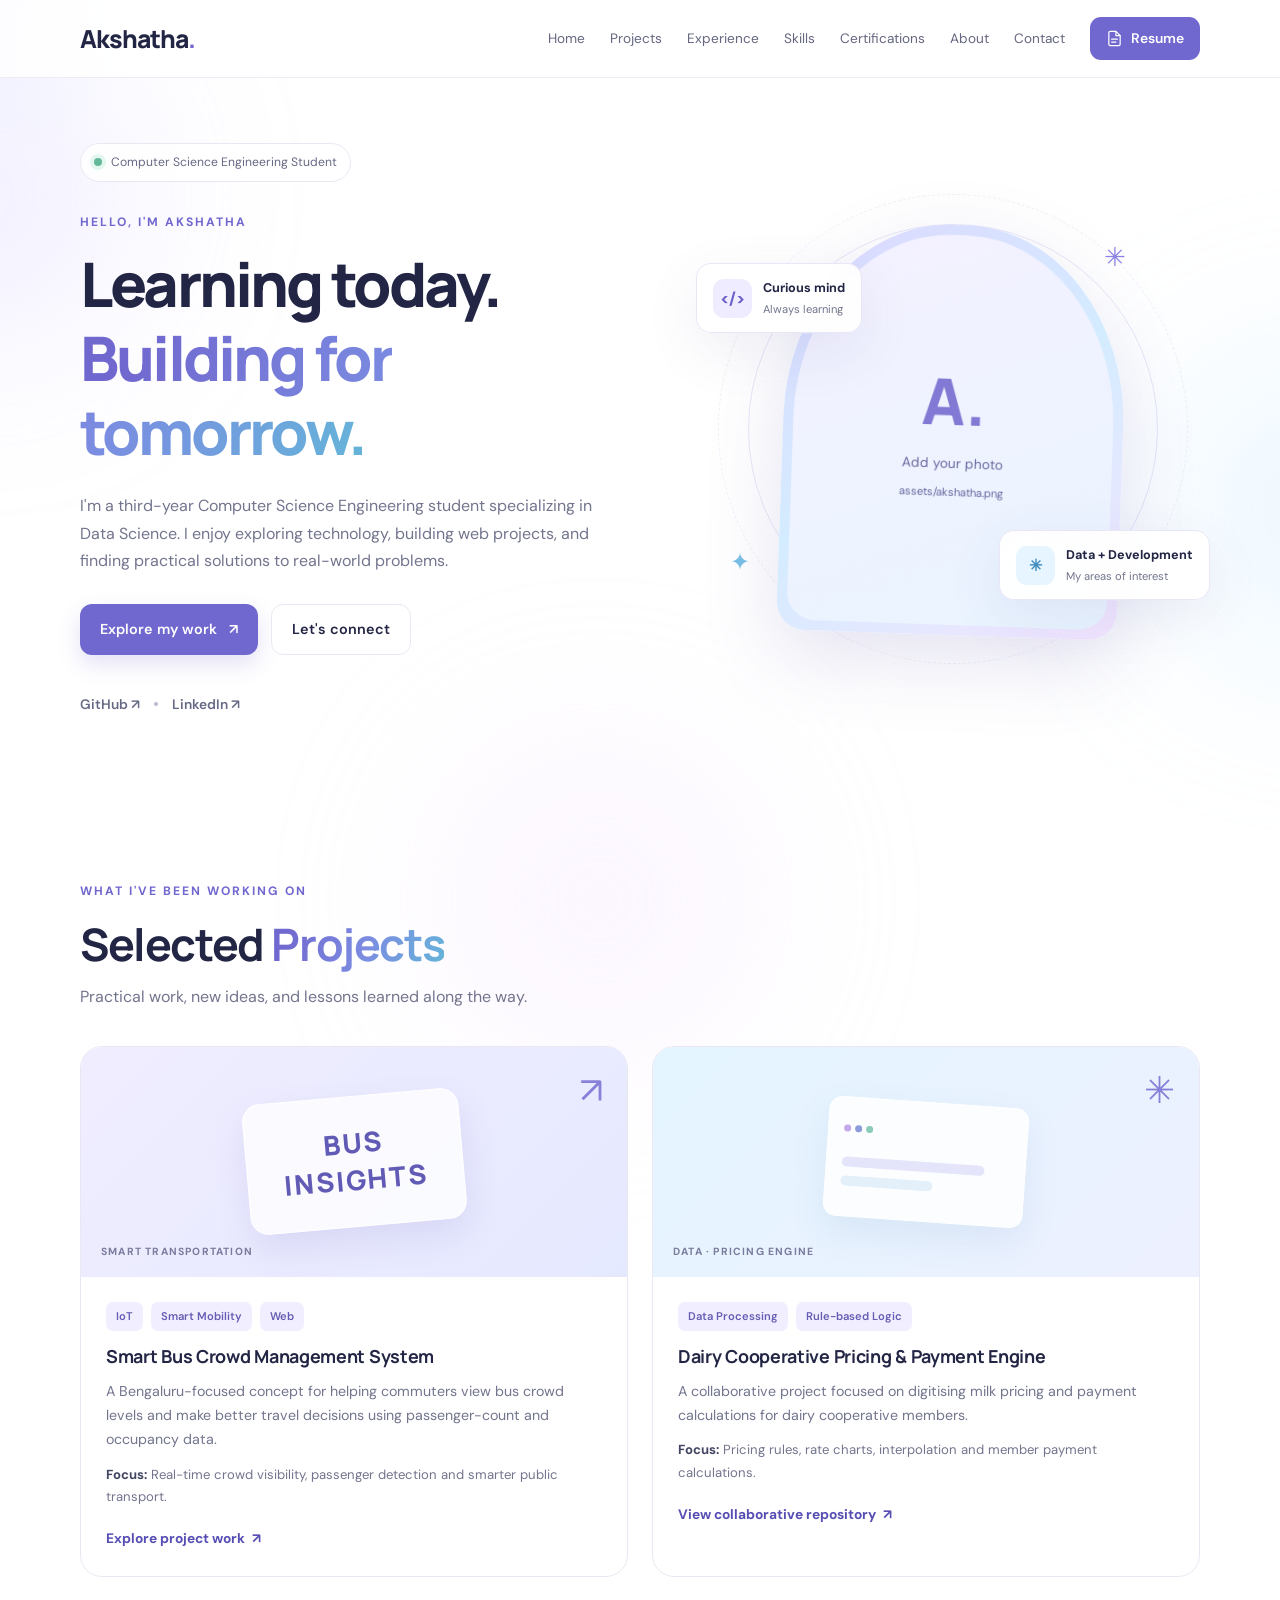
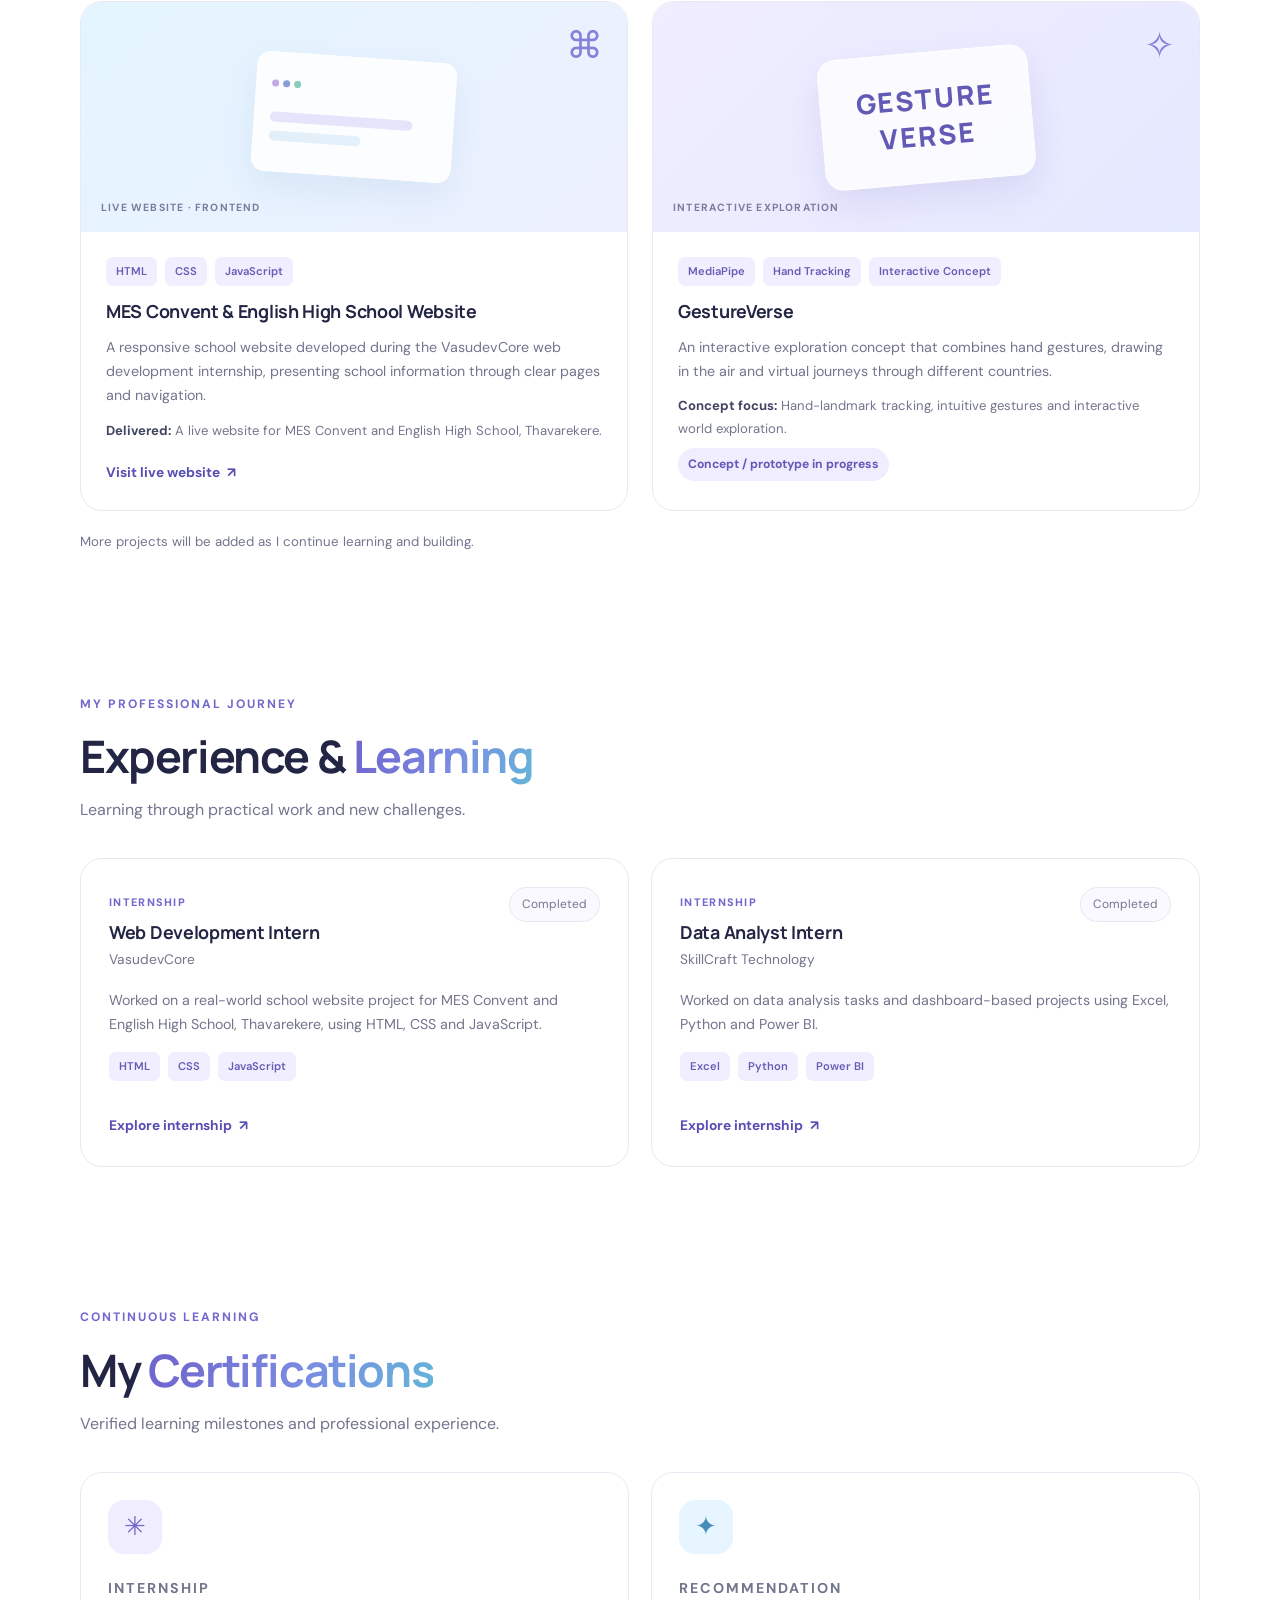
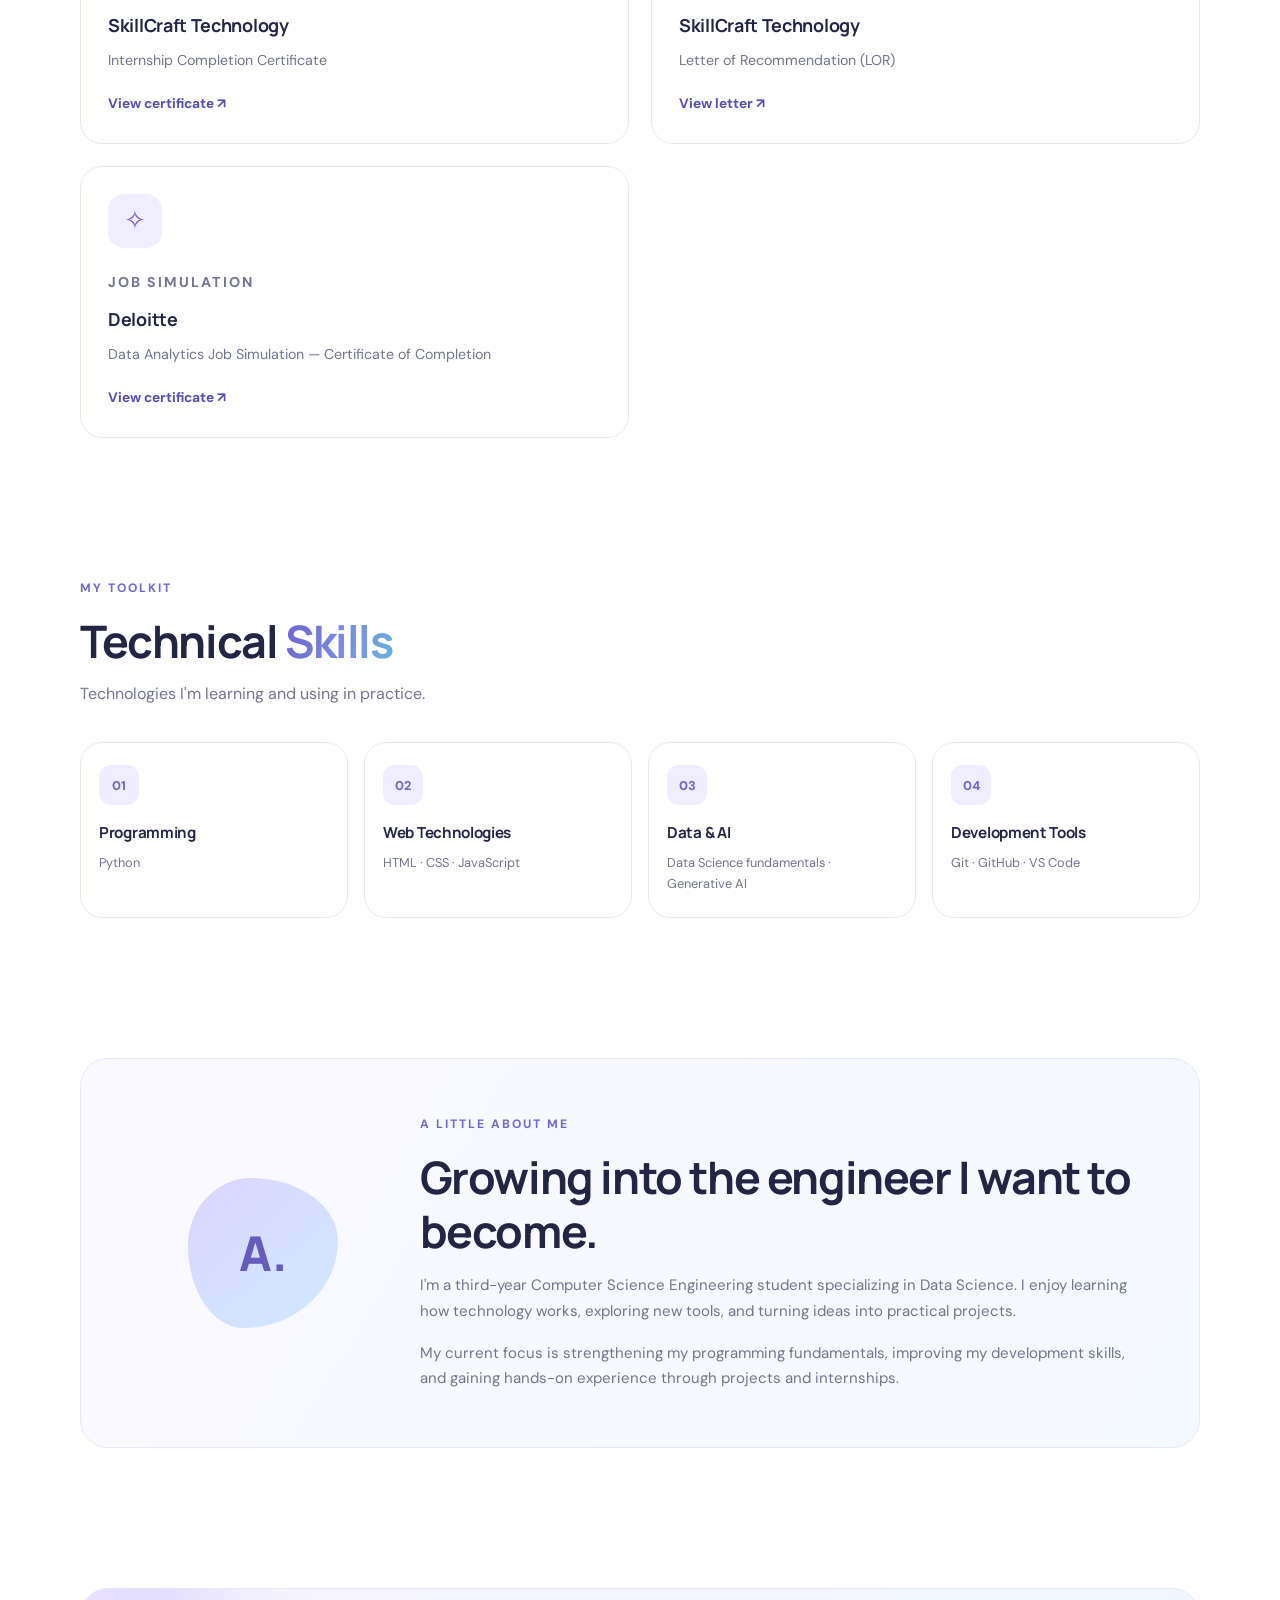
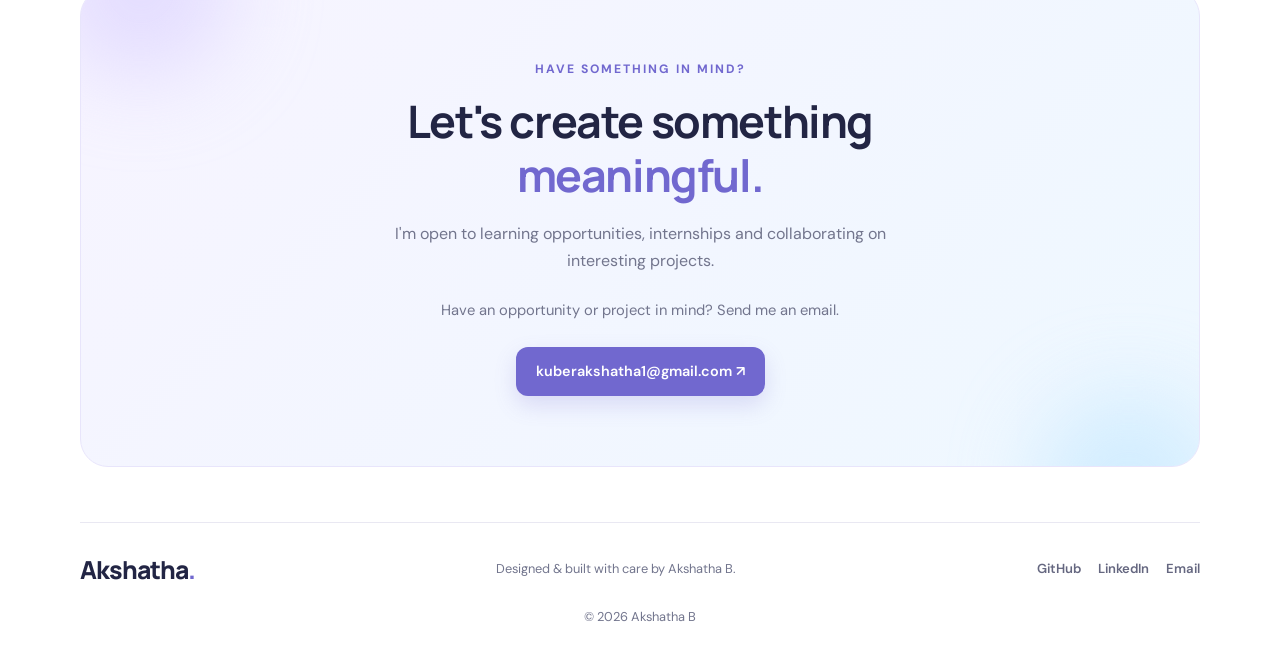
==== index.html @ 1f28d425 "Add files via upload" ====
<!DOCTYPE html>
<html lang="en">
<head>
  <meta charset="UTF-8" />
  <meta name="viewport" content="width=device-width, initial-scale=1.0" />
  <meta name="theme-color" content="#f8f7ff" />
  <meta name="description" content="Akshatha B. — Computer Science Engineering student specializing in Data Science. Explore my projects, internship experience, technical skills, and certifications." />
  <title>Akshatha B. | Developer Portfolio</title>

  <link rel="preconnect" href="https://fonts.googleapis.com" />
  <link rel="preconnect" href="https://fonts.gstatic.com" crossorigin />
  <link href="https://fonts.googleapis.com/css2?family=DM+Sans:wght@400;500;600;700&family=Manrope:wght@400;500;600;700;800&display=swap" rel="stylesheet" />
  <link rel="stylesheet" href="style.css" />
  <script src="script.js" defer></script>
</head>

<body>
  <div class="ambient ambient-one"></div>
  <div class="ambient ambient-two"></div>
  <div class="ambient ambient-three"></div>
  <div class="cursor-glow"></div>

  <header class="navbar">
    <a href="#home" class="brand">Akshatha<span>.</span></a>

    <button class="menu-toggle" aria-label="Toggle navigation"
      aria-expanded="false" aria-controls="nav-links">
      <span></span><span></span>
    </button>

    <nav class="nav-links" id="nav-links">
      <a href="#home">Home</a>
      <a href="#projects">Projects</a>
      <a href="#experience">Experience</a>
      <a href="#skills">Skills</a>
      <a href="#certificates">Certifications</a>
      <a href="#about">About</a>
      <a href="#contact">Contact</a>
      <a class="resume-button resume-pending" href="#contact" aria-label="Resume coming soon" title="Resume PDF will be added when available">
        <svg viewBox="0 0 24 24" aria-hidden="true">
          <path d="M14 2H6a2 2 0 0 0-2 2v16a2 2 0 0 0 2 2h12a2 2 0 0 0 2-2V8z"/>
          <path d="M14 2v6h6M8 13h8M8 17h6"/>
        </svg>
        Resume
      </a>
    </nav>
  </header>

  <main>
    <!-- HERO -->
    <section class="hero section-shell" id="home">
      <div class="hero-copy reveal">
        <div class="availability">
          <span class="status-dot"></span>
          Computer Science Engineering Student
        </div>

        <p class="eyebrow">HELLO, I'M AKSHATHA</p>

        <h1>
          Learning today.<br />
          <span class="gradient-text">Building for tomorrow.</span>
        </h1>

        <p class="hero-description">
          I'm a third-year Computer Science Engineering student
          specializing in Data Science. I enjoy exploring technology,
          building web projects, and finding practical solutions to
          real-world problems.
        </p>

        <div class="hero-actions">
          <a href="#projects" class="button button-primary">
            Explore my work <span>↗</span>
          </a>
          <a href="#contact" class="button button-secondary">
            Let's connect
          </a>
        </div>

        <div class="hero-socials">
          <!-- Replace # with your actual profile URLs -->
          <a href="https://github.com/AkshathaVaibhav" target="_blank"
             rel="noopener noreferrer">GitHub ↗</a>
          <span class="social-divider"></span>
          <a href="https://www.linkedin.com/in/akshatha-b-71766b379/" target="_blank"
             rel="noopener noreferrer">LinkedIn ↗</a>
        </div>
      </div>

      <div class="hero-visual reveal">
        <div class="orbit orbit-one"></div>
        <div class="orbit orbit-two"></div>

        <div class="photo-frame">
          <img
            src="assets/akshatha.png"
            alt="Portrait of Akshatha"
            class="profile-photo"
          />
          <div class="photo-placeholder">
            <span class="placeholder-icon">A.</span>
            <span>Add your photo</span>
            <small>assets/akshatha.png</small>
          </div>
        </div>

        <div class="floating-card floating-code">
          <span class="mini-icon purple-icon">&lt;/&gt;</span>
          <div>
            <strong>Curious mind</strong>
            <small>Always learning</small>
          </div>
        </div>

        <div class="floating-card floating-data">
          <span class="mini-icon blue-icon">✳</span>
          <div>
            <strong>Data + Development</strong>
            <small>My areas of interest</small>
          </div>
        </div>

        <span class="decorative-star star-one">✳</span>
        <span class="decorative-star star-two">✦</span>
      </div>
    </section>

    <!-- PROJECTS -->
    <section class="content-section section-shell" id="projects">
      <div class="section-heading reveal">
        <p class="eyebrow">WHAT I'VE BEEN WORKING ON</p>
        <h2>Selected <span class="gradient-text">Projects</span></h2>
        <p>Practical work, new ideas, and lessons learned along the way.</p>
      </div>

      <div class="project-grid project-grid-featured">
        <article class="project-card reveal">
          <div class="project-art project-art-purple"><span class="art-symbol">↗</span><div class="bus-illustration">BUS<br />INSIGHTS</div><span class="art-caption">SMART TRANSPORTATION</span></div>
          <div class="project-content"><div class="tag-row"><span class="tag">IoT</span><span class="tag">Smart Mobility</span><span class="tag">Web</span></div>
            <h3>Smart Bus Crowd Management System</h3><p>A Bengaluru-focused concept for helping commuters view bus crowd levels and make better travel decisions using passenger-count and occupancy data.</p>
            <p class="contribution"><strong>Focus:</strong> Real-time crowd visibility, passenger detection and smarter public transport.</p>
            <a class="text-link" href="https://github.com/AkshathaVaibhav" target="_blank" rel="noopener noreferrer">Explore project work <span>↗</span></a>
          </div>
        </article>
        <article class="project-card reveal">
          <div class="project-art project-art-blue"><span class="art-symbol">✳</span><div class="web-illustration"><span></span><span></span><span></span><div class="web-line"></div><div class="web-line short-line"></div></div><span class="art-caption">DATA · PRICING ENGINE</span></div>
          <div class="project-content"><div class="tag-row"><span class="tag">Data Processing</span><span class="tag">Rule-based Logic</span></div>
            <h3>Dairy Cooperative Pricing & Payment Engine</h3><p>A collaborative project focused on digitising milk pricing and payment calculations for dairy cooperative members.</p>
            <p class="contribution"><strong>Focus:</strong> Pricing rules, rate charts, interpolation and member payment calculations.</p>
            <a class="text-link" href="https://github.com/akshayaksh1508-creator/T004-PS-098" target="_blank" rel="noopener noreferrer">View collaborative repository <span>↗</span></a>
          </div>
        </article>
        <article class="project-card reveal">
          <div class="project-art project-art-blue"><span class="art-symbol">⌘</span><div class="web-illustration"><span></span><span></span><span></span><div class="web-line"></div><div class="web-line short-line"></div></div><span class="art-caption">LIVE WEBSITE · FRONTEND</span></div>
          <div class="project-content"><div class="tag-row"><span class="tag">HTML</span><span class="tag">CSS</span><span class="tag">JavaScript</span></div>
            <h3>MES Convent & English High School Website</h3><p>A responsive school website developed during the VasudevCore web development internship, presenting school information through clear pages and navigation.</p>
            <p class="contribution"><strong>Delivered:</strong> A live website for MES Convent and English High School, Thavarekere.</p>
            <a class="text-link" href="https://mesconventtvk.com/" target="_blank" rel="noopener noreferrer">Visit live website <span>↗</span></a>
          </div>
        </article>
        <article class="project-card reveal">
          <div class="project-art project-art-purple"><span class="art-symbol">✧</span><div class="bus-illustration">GESTURE<br />VERSE</div><span class="art-caption">INTERACTIVE EXPLORATION</span></div>
          <div class="project-content"><div class="tag-row"><span class="tag">MediaPipe</span><span class="tag">Hand Tracking</span><span class="tag">Interactive Concept</span></div>
            <h3>GestureVerse</h3><p>An interactive exploration concept that combines hand gestures, drawing in the air and virtual journeys through different countries.</p>
            <p class="contribution"><strong>Concept focus:</strong> Hand-landmark tracking, intuitive gestures and interactive world exploration.</p>
            <span class="project-status">Concept / prototype in progress</span>
          </div>
        </article>
      </div>

      <p class="section-note reveal">
        More projects will be added as I continue learning and building.
      </p>
    </section>

    <!-- INTERNSHIP -->
    <section class="content-section section-shell" id="experience">
      <div class="section-heading reveal">
        <p class="eyebrow">MY PROFESSIONAL JOURNEY</p>
        <h2>Experience & <span class="gradient-text">Learning</span></h2>
        <p>Learning through practical work and new challenges.</p>
      </div>

      <div class="experience-grid">
        <article class="timeline-card reveal">
          <div class="experience-top"><div><span class="experience-label">INTERNSHIP</span><h3>Web Development Intern</h3><p class="muted">VasudevCore</p></div><span class="date-pill">Completed</span></div>
          <p>Worked on a real-world school website project for MES Convent and English High School, Thavarekere, using HTML, CSS and JavaScript.</p>
          <div class="tag-row"><span class="tag">HTML</span><span class="tag">CSS</span><span class="tag">JavaScript</span></div>
          <a class="text-link" href="vasudevcore.html">Explore internship <span>↗</span></a>
        </article>
        <article class="timeline-card reveal">
          <div class="experience-top"><div><span class="experience-label">INTERNSHIP</span><h3>Data Analyst Intern</h3><p class="muted">SkillCraft Technology</p></div><span class="date-pill">Completed</span></div>
          <p>Worked on data analysis tasks and dashboard-based projects using Excel, Python and Power BI.</p>
          <div class="tag-row"><span class="tag">Excel</span><span class="tag">Python</span><span class="tag">Power BI</span></div>
          <a class="text-link" href="skillcraft.html">Explore internship <span>↗</span></a>
        </article>
      </div>
    </section>

    <!-- CERTIFICATES -->
    <section class="content-section section-shell" id="certificates">
      <div class="section-heading reveal">
        <p class="eyebrow">CONTINUOUS LEARNING</p>
        <h2>My <span class="gradient-text">Certifications</span></h2>
        <p>Verified learning milestones and professional experience.</p>
      </div>

      <div class="certificate-grid reveal">
        <article class="certificate-card">
          <div class="certificate-icon">✳</div>
          <p class="eyebrow">INTERNSHIP</p>
          <h3>SkillCraft Technology</h3>
          <p>Internship Completion Certificate</p>
          <a class="text-link" href="https://drive.google.com/file/d/1zZgL2IbyZA3M7PGNgaLWJLywQM-wnNUh/view" target="_blank" rel="noopener noreferrer">View certificate ↗</a>
        </article>
        <article class="certificate-card">
          <div class="certificate-icon certificate-icon-blue">✦</div>
          <p class="eyebrow">RECOMMENDATION</p>
          <h3>SkillCraft Technology</h3>
          <p>Letter of Recommendation (LOR)</p>
          <a class="text-link" href="https://drive.google.com/file/d/1tPouNxwPlkcF4iYA9ySf8sw4Wcmm0CBD/view" target="_blank" rel="noopener noreferrer">View letter ↗</a>
        </article>
        <article class="certificate-card">
          <div class="certificate-icon">✧</div>
          <p class="eyebrow">JOB SIMULATION</p>
          <h3>Deloitte</h3>
          <p>Data Analytics Job Simulation — Certificate of Completion</p>
          <a class="text-link" href="https://drive.google.com/file/d/1gIaH8U560XdddH5erNWJ1sB_6YAF0Ry_/view" target="_blank" rel="noopener noreferrer">View certificate ↗</a>
        </article>
      </div>
    </section>

    <!-- SKILLS -->
    <section class="content-section section-shell" id="skills">
      <div class="section-heading reveal">
        <p class="eyebrow">MY TOOLKIT</p>
        <h2>Technical <span class="gradient-text">Skills</span></h2>
        <p>Technologies I'm learning and using in practice.</p>
      </div>

      <div class="skills-grid reveal">
        <article class="skill-card">
          <span class="skill-icon">01</span>
          <h3>Programming</h3>
          <p>Python</p>
        </article>
        <article class="skill-card">
          <span class="skill-icon">02</span>
          <h3>Web Technologies</h3>
          <p>HTML · CSS · JavaScript</p>
        </article>
        <article class="skill-card">
          <span class="skill-icon">03</span>
          <h3>Data & AI</h3>
          <p>Data Science fundamentals · Generative AI</p>
        </article>
        <article class="skill-card">
          <span class="skill-icon">04</span>
          <h3>Development Tools</h3>
          <p>Git · GitHub · VS Code</p>
        </article>
      </div>

    </section>

    <!-- ABOUT -->
    <section class="content-section section-shell" id="about">
      <div class="about-panel reveal">
        <div class="about-decoration">A.</div>
        <div class="about-copy">
          <p class="eyebrow">A LITTLE ABOUT ME</p>
          <h2>Growing into the engineer I want to become.</h2>
          <p>
            I'm a third-year Computer Science Engineering student
            specializing in Data Science. I enjoy learning how
            technology works, exploring new tools, and turning
            ideas into practical projects.
          </p>
          <p>
            My current focus is strengthening my programming
            fundamentals, improving my development skills, and
            gaining hands-on experience through projects and internships.
          </p>
        </div>
      </div>
    </section>

    <!-- CONTACT -->
    <section class="content-section section-shell" id="contact">
      <div class="contact-panel reveal">
        <div class="contact-decoration decoration-one"></div><div class="contact-decoration decoration-two"></div>
        <p class="eyebrow">HAVE SOMETHING IN MIND?</p><h2>Let's create something <span>meaningful.</span></h2>
        <p>I'm open to learning opportunities, internships and collaborating on interesting projects.</p>
        <p class="contact-setup-note">Have an opportunity or project in mind? Send me an email.</p>
        <a class="button button-primary" href="mailto:kuberakshatha1@gmail.com">kuberakshatha1@gmail.com ↗</a>
      </div>
    </section>
  </main>

  <footer class="footer section-shell">
    <a href="#home" class="brand">Akshatha<span>.</span></a>
    <p>Designed & built with care by Akshatha B.</p>
    <div class="footer-links">
      <a href="https://github.com/AkshathaVaibhav" target="_blank"
         rel="noopener noreferrer">GitHub</a>
      <a href="https://www.linkedin.com/in/akshatha-b-71766b379/" target="_blank"
         rel="noopener noreferrer">LinkedIn</a>
      <a href="#contact">Email</a>
    </div>
    <p class="copyright">© <span id="year"></span> Akshatha B</p>
  </footer>
</body>
</html>
---- style.css ----
:root {
  --bg: #ffffff;
  --surface: #faf9ff;
  --lavender: #eeebff;
  --purple: #7168cf;
  --purple-dark: #574eb4;
  --blue: #a8d4ff;
  --ink: #222544;
  --muted: #72758d;
  --border: #e9e8f2;
  --shadow: 0 18px 55px rgba(81, 74, 147, 0.09);
  --radius: 22px;
}

* {
  box-sizing: border-box;
  margin: 0;
  padding: 0;
}

html {
  scroll-behavior: smooth;
  scroll-padding-top: 100px;
}

body {
  background: var(--bg);
  color: var(--ink);
  font-family: "DM Sans", sans-serif;
  line-height: 1.7;
  overflow-x: hidden;
}

body,
button,
a {
  -webkit-tap-highlight-color: transparent;
}

a {
  color: inherit;
  text-decoration: none;
}

button,
a {
  touch-action: manipulation;
}

button {
  font: inherit;
}

::selection {
  background: #dcd6ff;
  color: var(--ink);
}

.section-shell {
  width: min(1120px, calc(100% - 48px));
  margin-inline: auto;
}

.ambient {
  position: fixed;
  z-index: -1;
  width: 300px;
  height: 300px;
  border-radius: 50%;
  filter: blur(95px);
  opacity: 0.27;
  pointer-events: none;
  animation: ambient-drift 14s ease-in-out infinite alternate;
}

.ambient-one {
  background: #c9c0ff;
  top: 5%;
  left: -170px;
}

.ambient-two {
  background: #b5e0ff;
  top: 40%;
  right: -190px;
  animation-delay: -5s;
}

.ambient-three {
  background: #f0d8ff;
  bottom: -150px;
  left: 35%;
  animation-delay: -9s;
}

.cursor-glow {
  position: fixed;
  z-index: -1;
  width: 300px;
  height: 300px;
  left: 0;
  top: 0;
  border-radius: 50%;
  background: radial-gradient(
    circle,
    rgba(166, 153, 255, 0.12),
    rgba(181, 221, 255, 0.06) 45%,
    transparent 72%
  );
  transform: translate(-50%, -50%);
  pointer-events: none;
  opacity: 0;
  transition: opacity 0.3s ease;
}

@media (hover: hover) and (pointer: fine) {
  .cursor-glow {
    opacity: 1;
  }
}

.navbar {
  position: sticky;
  top: 0;
  z-index: 100;
  min-height: 78px;
  display: flex;
  align-items: center;
  justify-content: space-between;
  gap: 25px;
  padding: 14px max(24px, calc((100vw - 1120px) / 2));
  background: rgba(255, 255, 255, 0.85);
  border-bottom: 1px solid rgba(233, 232, 242, 0.8);
  backdrop-filter: blur(18px);
}

.brand {
  flex-shrink: 0;
  font: 800 1.55rem "Manrope", sans-serif;
  letter-spacing: -1px;
}

.brand span {
  color: var(--purple);
}

.nav-links {
  display: flex;
  align-items: center;
  gap: 25px;
}

.nav-links > a:not(.resume-button) {
  color: #656780;
  font-size: 0.85rem;
  transition: color 0.25s ease;
}

.nav-links > a:not(.resume-button):hover {
  color: var(--purple);
}

.resume-button {
  display: inline-flex;
  align-items: center;
  gap: 8px;
  padding: 10px 16px;
  border-radius: 11px;
  color: white;
  background: var(--purple);
  font-size: 0.87rem;
  font-weight: 600;
  transition: transform 0.25s, background 0.25s;
}

.resume-button:hover {
  background: var(--purple-dark);
  transform: translateY(-2px);
}

.resume-button svg {
  width: 17px;
  height: 17px;
  fill: none;
  stroke: currentColor;
  stroke-width: 1.7;
  stroke-linecap: round;
  stroke-linejoin: round;
}

.menu-toggle {
  display: none;
  border: 1px solid var(--border);
  background: white;
  border-radius: 10px;
  padding: 10px;
  cursor: pointer;
}

.menu-toggle span {
  display: block;
  width: 21px;
  height: 2px;
  background: var(--ink);
  margin: 5px 0;
}

.hero {
  min-height: 670px;
  display: grid;
  grid-template-columns: 1.08fr 0.92fr;
  align-items: center;
  gap: 45px;
  padding-top: 65px;
  padding-bottom: 80px;
}

.hero-copy {
  position: relative;
  z-index: 2;
}

.availability {
  display: inline-flex;
  align-items: center;
  gap: 9px;
  padding: 8px 13px;
  border: 1px solid var(--border);
  border-radius: 100px;
  color: #666985;
  background: rgba(255, 255, 255, 0.8);
  font-size: 0.76rem;
  margin-bottom: 30px;
}

.status-dot {
  width: 8px;
  height: 8px;
  background: #63b79a;
  border-radius: 50%;
  box-shadow: 0 0 0 4px #e3f7ef;
}

.eyebrow {
  color: var(--purple);
  font-size: 0.76rem;
  font-weight: 700;
  letter-spacing: 2px;
  margin-bottom: 15px;
}

h1,
h2,
h3 {
  font-family: "Manrope", sans-serif;
  line-height: 1.2;
}

.hero h1 {
  max-width: 680px;
  font-size: clamp(2.5rem, 4.8vw, 4.3rem);
  letter-spacing: -2.8px;
  font-weight: 800;
}

.gradient-text {
  color: var(--purple);
  background: linear-gradient(110deg, #7168cf 10%, #7b8ce1 55%, #64b5d9);
  -webkit-background-clip: text;
  background-clip: text;
  -webkit-text-fill-color: transparent;
}

.hero-description {
  max-width: 540px;
  color: var(--muted);
  font-size: 1rem;
  margin-top: 24px;
}

.hero-actions {
  display: flex;
  flex-wrap: wrap;
  gap: 13px;
  margin-top: 30px;
}

.button {
  min-height: 48px;
  display: inline-flex;
  align-items: center;
  justify-content: center;
  gap: 12px;
  padding: 12px 20px;
  border-radius: 12px;
  font-weight: 600;
  font-size: 0.9rem;
  transition: transform 0.25s ease, box-shadow 0.25s ease,
    background 0.25s ease;
}

.button:hover {
  transform: translateY(-3px);
}

.button-primary {
  color: white;
  background: var(--purple);
  box-shadow: 0 9px 22px rgba(113, 104, 207, 0.2);
}

.button-primary:hover {
  background: var(--purple-dark);
  box-shadow: 0 13px 28px rgba(113, 104, 207, 0.25);
}

.button-secondary {
  border: 1px solid var(--border);
  background: white;
}

.button-secondary:hover {
  border-color: #c7c0f4;
}

.hero-socials {
  display: flex;
  align-items: center;
  gap: 14px;
  margin-top: 38px;
  font-size: 0.86rem;
  font-weight: 600;
  color: #676a85;
}

.hero-socials a:hover,
.footer-links a:hover {
  color: var(--purple);
}

.social-divider {
  width: 4px;
  height: 4px;
  border-radius: 50%;
  background: #b8b7cb;
}

.hero-visual {
  position: relative;
  min-height: 450px;
  display: grid;
  place-items: center;
  isolation: isolate;
}

.photo-frame {
  position: relative;
  width: min(340px, 78%);
  aspect-ratio: 0.83;
  border-radius: 48% 48% 28px 28px;
  padding: 10px;
  background: linear-gradient(145deg, #dcd7ff, #d4ecff, #f2e4ff);
  box-shadow: 0 25px 75px rgba(96, 91, 174, 0.17);
  transform: rotate(2deg);
  transition: transform 0.5s ease;
}

.photo-frame:hover {
  transform: rotate(0deg) translateY(-5px);
}

.profile-photo {
  position: relative;
  z-index: 1;
  width: 100%;
  height: 100%;
  object-fit: cover;
  object-position: center top;
  border-radius: inherit;
  display: block;
}

.photo-placeholder {
  position: absolute;
  inset: 10px;
  z-index: 0;
  display: flex;
  flex-direction: column;
  align-items: center;
  justify-content: center;
  gap: 8px;
  color: #67669e;
  background: linear-gradient(160deg, #f4f1ff, #e9f4ff);
  border-radius: inherit;
  font-size: 0.85rem;
}

.placeholder-icon {
  font: 800 4rem "Manrope", sans-serif;
  color: #8179d4;
}

.photo-placeholder small {
  font-size: 0.7rem;
}

.photo-frame:has(.profile-photo:not([src=""]):not([alt=""])) {
  /* Image fallback is handled by JavaScript when loading fails. */
}

.orbit {
  position: absolute;
  border: 1px solid rgba(124, 116, 211, 0.18);
  border-radius: 50%;
  pointer-events: none;
}

.orbit-one {
  width: 410px;
  height: 410px;
  animation: rotate 35s linear infinite;
}

.orbit-two {
  width: 470px;
  height: 470px;
  border-style: dashed;
  opacity: 0.6;
  animation: rotate 55s linear infinite reverse;
}

.floating-card {
  position: absolute;
  z-index: 3;
  display: flex;
  align-items: center;
  gap: 11px;
  padding: 13px 16px;
  border: 1px solid rgba(232, 230, 247, 0.95);
  border-radius: 15px;
  background: rgba(255, 255, 255, 0.92);
  box-shadow: var(--shadow);
  backdrop-filter: blur(12px);
  animation: float 5s ease-in-out infinite;
}

.floating-card strong,
.floating-card small {
  display: block;
}

.floating-card strong {
  font-size: 0.79rem;
}

.floating-card small {
  color: var(--muted);
  font-size: 0.7rem;
  margin-top: 2px;
}

.floating-code {
  top: 13%;
  left: -2%;
}

.floating-data {
  right: -2%;
  bottom: 12%;
  animation-delay: -2.5s;
}

.mini-icon {
  display: grid;
  place-items: center;
  width: 39px;
  height: 39px;
  border-radius: 11px;
  font-weight: 800;
}

.purple-icon {
  color: #6b60c7;
  background: #efecff;
}

.blue-icon {
  color: #428ebd;
  background: #e6f5ff;
}

.decorative-star {
  position: absolute;
  color: #8c82e4;
  animation: twinkle 3s ease-in-out infinite alternate;
}

.star-one {
  top: 7%;
  right: 15%;
  font-size: 1.6rem;
}

.star-two {
  bottom: 16%;
  left: 5%;
  color: #77bce5;
  font-size: 1.5rem;
  animation-delay: -1.5s;
}

.content-section {
  padding-top: 85px;
  padding-bottom: 55px;
}

.section-heading {
  max-width: 650px;
  margin-bottom: 35px;
}

.section-heading h2,
.about-copy h2,
.contact-panel h2 {
  font-size: clamp(2rem, 3.5vw, 2.8rem);
  letter-spacing: -1.4px;
}

.section-heading > p:last-child {
  margin-top: 13px;
  color: var(--muted);
}

.project-grid {
  display: grid;
  grid-template-columns: repeat(2, minmax(0, 1fr));
  gap: 24px;
}

.project-card,
.certificate-card,
.skill-card,
.timeline-card {
  border: 1px solid var(--border);
  border-radius: var(--radius);
  background: white;
  overflow: hidden;
  transition: transform 0.3s ease, box-shadow 0.3s ease,
    border-color 0.3s ease;
}

.project-card:hover,
.certificate-card:hover,
.skill-card:hover {
  transform: translateY(-6px);
  border-color: #d8d2f8;
  box-shadow: var(--shadow);
}

.project-art {
  min-height: 230px;
  position: relative;
  display: flex;
  align-items: center;
  justify-content: center;
  overflow: hidden;
}

.project-art-purple {
  background: linear-gradient(135deg, #f0edff, #e5e9ff);
}

.project-art-blue {
  background: linear-gradient(135deg, #e4f5ff, #edf0ff);
}

.art-symbol {
  position: absolute;
  top: 12px;
  right: 24px;
  font-size: 2.3rem;
  color: #8880d8;
}

.bus-illustration {
  padding: 28px 35px;
  background: rgba(255, 255, 255, 0.8);
  border: 1px solid white;
  border-radius: 18px;
  font: 800 1.7rem/1.35 "Manrope", sans-serif;
  letter-spacing: 2px;
  color: #625bb5;
  text-align: center;
  transform: rotate(-5deg);
  box-shadow: 0 15px 35px rgba(89, 79, 170, 0.12);
}

.web-illustration {
  width: 200px;
  height: 120px;
  padding: 15px;
  border: 1px solid white;
  border-radius: 13px;
  background: rgba(255, 255, 255, 0.85);
  box-shadow: 0 15px 35px rgba(65, 130, 170, 0.1);
  transform: rotate(4deg);
}

.web-illustration > span {
  display: inline-block;
  width: 7px;
  height: 7px;
  margin-right: 4px;
  border-radius: 50%;
  background: #8c9bd9;
}

.web-illustration > span:first-child {
  background: #c3a8eb;
}

.web-illustration > span:last-of-type {
  background: #8acbb9;
}

.web-line {
  width: 85%;
  height: 10px;
  margin-top: 17px;
  border-radius: 5px;
  background: #e4e5fa;
}

.short-line {
  width: 55%;
  margin-top: 9px;
  background: #e3f0fa;
}

.art-caption {
  position: absolute;
  left: 20px;
  bottom: 16px;
  color: #7a7b9d;
  font-size: 0.65rem;
  font-weight: 700;
  letter-spacing: 1.2px;
}

.project-content {
  padding: 25px;
}

.tag-row {
  display: flex;
  flex-wrap: wrap;
  gap: 8px;
  margin-bottom: 15px;
}

.tag {
  display: inline-block;
  padding: 5px 10px;
  border-radius: 7px;
  background: #f1efff;
  color: #655db4;
  font-size: 0.7rem;
  font-weight: 600;
}

.project-content h3,
.certificate-card h3,
.timeline-card h3,
.skill-card h3 {
  font-size: 1.12rem;
  letter-spacing: -0.3px;
}

.project-content > p,
.certificate-card > p,
.timeline-card > p {
  color: var(--muted);
  font-size: 0.89rem;
  margin-top: 12px;
}

.project-content .contribution {
  font-size: 0.82rem;
}

.contribution strong {
  color: #424562;
}

.text-link {
  display: inline-flex;
  align-items: center;
  gap: 7px;
  margin-top: 19px;
  color: var(--purple-dark);
  font-weight: 700;
  font-size: 0.86rem;
}

.text-link span {
  transition: transform 0.25s ease;
}

.text-link:hover span {
  transform: translate(3px, -3px);
}

.section-note {
  color: var(--muted);
  font-size: 0.83rem;
  margin-top: 20px;
}

.timeline-card {
  position: relative;
  padding: 30px;
  overflow: visible;
}

.timeline-marker {
  position: absolute;
  width: 12px;
  height: 12px;
  top: 35px;
  left: -6px;
  border-radius: 50%;
  background: var(--purple);
  box-shadow: 0 0 0 5px #efedff;
}

.experience-top {
  display: flex;
  justify-content: space-between;
  gap: 15px;
  align-items: flex-start;
}

.experience-label {
  display: inline-block;
  color: var(--purple);
  font-size: 0.68rem;
  font-weight: 800;
  letter-spacing: 1.3px;
  margin-bottom: 10px;
}

.muted {
  color: var(--muted);
  font-size: 0.86rem;
  margin-top: 5px;
}

.date-pill {
  white-space: nowrap;
  border: 1px solid var(--border);
  background: var(--surface);
  color: #77758f;
  border-radius: 100px;
  padding: 6px 12px;
  font-size: 0.75rem;
}

.certificate-grid {
  display: grid;
  grid-template-columns: repeat(2, minmax(0, 1fr));
  gap: 22px;
}

.certificate-card {
  padding: 27px;
}

.certificate-icon {
  display: grid;
  place-items: center;
  width: 54px;
  height: 54px;
  border-radius: 16px;
  margin-bottom: 22px;
  background: #f0edff;
  color: #7066cb;
  font-size: 1.6rem;
}

.certificate-icon-blue {
  background: #e6f5ff;
  color: #468db7;
}

.certificate-card h3 {
  margin-bottom: 8px;
}

.certificate-card > p + p {
  margin-top: 10px;
}

.skills-grid {
  display: grid;
  grid-template-columns: repeat(4, minmax(0, 1fr));
  gap: 16px;
}

.skill-card {
  padding: 22px 18px;
}

.skill-icon {
  display: grid;
  place-items: center;
  width: 40px;
  height: 40px;
  margin-bottom: 19px;
  border-radius: 12px;
  background: #efedff;
  color: #7067c8;
  font-size: 0.8rem;
  font-weight: 800;
}

.skill-card h3 {
  font-size: 0.95rem;
}

.skill-card p {
  margin-top: 9px;
  color: var(--muted);
  font-size: 0.8rem;
}

.about-panel {
  position: relative;
  display: grid;
  grid-template-columns: 0.35fr 1fr;
  gap: 30px;
  padding: clamp(25px, 5vw, 55px);
  border: 1px solid #e8e5fb;
  border-radius: 28px;
  background: linear-gradient(120deg, #faf9ff, #f4f9ff);
  overflow: hidden;
}

.about-decoration {
  display: grid;
  place-items: center;
  width: 150px;
  height: 150px;
  align-self: center;
  justify-self: center;
  border-radius: 42% 58% 63% 37% / 45% 42% 58% 55%;
  background: linear-gradient(140deg, #dcd5ff, #cfe9ff);
  color: #655cbb;
  font: 800 3rem "Manrope", sans-serif;
  animation: morph 8s ease-in-out infinite alternate;
}

.about-copy p:not(.eyebrow) {
  margin-top: 16px;
  color: var(--muted);
  font-size: 0.94rem;
}

.contact-panel {
  position: relative;
  padding: clamp(35px, 6vw, 70px) 25px;
  text-align: center;
  border: 1px solid #e8e5fb;
  border-radius: 28px;
  background: linear-gradient(135deg, #f7f4ff, #eef8ff);
  overflow: hidden;
}

.contact-panel > *:not(.contact-decoration) {
  position: relative;
  z-index: 1;
}

.contact-panel h2 {
  max-width: 650px;
  margin: 0 auto;
}

.contact-panel h2 span {
  color: var(--purple);
}

.contact-panel > p:not(.eyebrow) {
  max-width: 510px;
  margin: 18px auto 24px;
  color: var(--muted);
}

.contact-decoration {
  position: absolute;
  width: 180px;
  height: 180px;
  border-radius: 50%;
  filter: blur(45px);
  opacity: 0.6;
}

.decoration-one {
  background: #d6ccff;
  top: -90px;
  left: -30px;
}

.decoration-two {
  background: #bde5ff;
  bottom: -110px;
  right: -20px;
}

.footer {
  display: grid;
  grid-template-columns: auto 1fr auto;
  align-items: center;
  gap: 20px;
  padding-top: 30px;
  padding-bottom: 30px;
  border-top: 1px solid var(--border);
}

.footer > p {
  color: var(--muted);
  font-size: 0.8rem;
  text-align: center;
}

.footer-links {
  display: flex;
  gap: 17px;
  color: #656780;
  font-size: 0.82rem;
  font-weight: 600;
}

.copyright {
  grid-column: 1 / -1;
}

.reveal {
  opacity: 0;
  transform: translateY(25px);
  transition: opacity 0.75s ease, transform 0.75s ease;
}

.reveal.visible {
  opacity: 1;
  transform: translateY(0);
}

@keyframes float {
  0%, 100% { transform: translateY(0) rotate(0); }
  50% { transform: translateY(-13px) rotate(1deg); }
}

@keyframes rotate {
  to { transform: rotate(360deg); }
}

@keyframes ambient-drift {
  from { transform: translate(0, 0) scale(1); }
  to { transform: translate(35px, -25px) scale(1.13); }
}

@keyframes twinkle {
  from { opacity: 0.45; transform: scale(0.85) rotate(-12deg); }
  to { opacity: 1; transform: scale(1.15) rotate(12deg); }
}

@keyframes morph {
  from { border-radius: 42% 58% 63% 37% / 45% 42% 58% 55%; }
  to { border-radius: 58% 42% 40% 60% / 52% 60% 40% 48%; }
}

@media (max-width: 1050px) {
  .nav-links {
    gap: 15px;
  }

  .nav-links > a:not(.resume-button) {
    font-size: 0.8rem;
  }

  .hero {
    gap: 20px;
  }

  .orbit-two {
    width: 400px;
    height: 400px;
  }

  .orbit-one {
    width: 350px;
    height: 350px;
  }

  .floating-code {
    left: -1%;
  }

  .floating-data {
    right: -1%;
  }
}

@media (max-width: 800px) {
  .navbar {
    min-height: 70px;
  }

  .menu-toggle {
    display: block;
  }

  .nav-links {
    position: absolute;
    top: calc(100% + 1px);
    left: 0;
    right: 0;
    display: none;
    align-items: stretch;
    gap: 0;
    padding: 12px 24px 20px;
    background: rgba(255, 255, 255, 0.98);
    border-bottom: 1px solid var(--border);
    box-shadow: 0 15px 25px rgba(55, 50, 100, 0.06);
  }

  .nav-links.open {
    display: flex;
    flex-direction: column;
  }

  .nav-links > a:not(.resume-button) {
    padding: 11px 0;
    font-size: 0.9rem;
  }

  .resume-button {
    align-self: flex-start;
    margin-top: 8px;
  }

  .hero {
    min-height: auto;
    grid-template-columns: 1fr;
    gap: 35px;
    padding-top: 65px;
    padding-bottom: 60px;
  }

  .hero-copy {
    max-width: 650px;
  }

  .hero-visual {
    min-height: 430px;
  }

  .photo-frame {
    width: min(310px, 65%);
  }

  .floating-code {
    left: 5%;
  }

  .floating-data {
    right: 4%;
  }

  .project-grid,
  .certificate-grid {
    grid-template-columns: 1fr;
  }

  .project-art {
    min-height: 250px;
  }

  .skills-grid {
    grid-template-columns: repeat(2, minmax(0, 1fr));
  }

  .about-panel {
    grid-template-columns: 1fr;
  }

  .about-decoration {
    width: 105px;
    height: 105px;
    font-size: 2.4rem;
  }

  .footer {
    grid-template-columns: 1fr;
    justify-items: center;
    text-align: center;
  }

  .copyright {
    grid-column: auto;
  }
}

@media (max-width: 480px) {
  .section-shell {
    width: calc(100% - 34px);
  }

  .navbar {
    padding-inline: 17px;
  }

  .hero {
    padding-top: 45px;
  }

  .hero h1 {
    font-size: clamp(2.15rem, 10vw, 3rem);
    letter-spacing: -1.8px;
  }

  .hero-description {
    font-size: 0.93rem;
  }

  .hero-visual {
    min-height: 355px;
  }

  .photo-frame {
    width: min(250px, 68%);
  }

  .orbit-one {
    width: 290px;
    height: 290px;
  }

  .orbit-two {
    width: 325px;
    height: 325px;
  }

  .floating-card {
    padding: 9px 11px;
    gap: 8px;
  }

  .floating-card strong {
    font-size: 0.7rem;
  }

  .floating-card small {
    font-size: 0.63rem;
  }

  .floating-code {
    top: 9%;
    left: 0;
  }

  .floating-data {
    right: 0;
    bottom: 7%;
  }

  .mini-icon {
    width: 32px;
    height: 32px;
  }

  .content-section {
    padding-top: 60px;
    padding-bottom: 35px;
  }

  .section-heading h2,
  .about-copy h2,
  .contact-panel h2 {
    font-size: 2rem;
  }

  .project-content,
  .certificate-card,
  .timeline-card {
    padding: 21px;
  }

  .project-art {
    min-height: 210px;
  }

  .skills-grid {
    gap: 11px;
  }

  .skill-card {
    padding: 17px 13px;
  }

  .skill-card h3 {
    font-size: 0.86rem;
  }

  .skill-card p {
    font-size: 0.75rem;
  }

  .experience-top {
    flex-direction: column;
  }

  .hero-actions .button {
    padding-inline: 14px;
  }

  .footer-links {
    flex-wrap: wrap;
    justify-content: center;
  }
}

@media (prefers-reduced-motion: reduce) {
  *,
  *::before,
  *::after {
    scroll-behavior: auto !important;
    animation-duration: 0.01ms !important;
    animation-iteration-count: 1 !important;
    transition-duration: 0.01ms !important;
  }

  .reveal {
    opacity: 1;
    transform: none;
  }
}

/* Portfolio implementation additions */
.project-grid-featured { grid-template-columns: repeat(2, minmax(0, 1fr)); }
.project-status { display: inline-flex; margin-top: 8px; padding: 6px 10px; border-radius: 999px; color: #6258b8; background: #f0edff; font-size: .76rem; font-weight: 700; }
.experience-grid { display: grid; grid-template-columns: repeat(2, minmax(0, 1fr)); gap: 22px; }
.timeline-card { padding: 28px; }
.timeline-card > p { margin: 16px 0; color: var(--muted); }
.timeline-card .text-link { display: inline-flex; margin-top: 18px; }
.certificates-pending { display: flex; align-items: center; gap: 22px; padding: 28px; border: 1px dashed #cfc9f3; border-radius: var(--radius); background: linear-gradient(120deg, #fbfaff, #f4f9ff); }
.certificates-pending h3 { margin-bottom: 5px; font: 700 1.1rem Manrope, sans-serif; }
.certificates-pending p, .contact-setup-note { color: var(--muted); font-size: .92rem; }
.detail-main { padding-top: 24px; }
.detail-navbar { position: sticky; }
.back-link { color: var(--purple-dark); font-size: .9rem; font-weight: 700; }
.breadcrumb { margin: 12px 0 30px; color: var(--muted); font-size: .82rem; }
.breadcrumb a:hover { color: var(--purple); }
.detail-hero { display: grid; grid-template-columns: 1.1fr .9fr; align-items: center; gap: 55px; padding: 55px 0 65px; }
.detail-hero h1 { margin: 12px 0 8px; font: 800 clamp(2.5rem, 5vw, 4.2rem)/1.12 Manrope, sans-serif; letter-spacing: -2px; }
.detail-company { color: var(--purple-dark); font: 700 1.2rem Manrope, sans-serif; }
.detail-lead { max-width: 590px; margin: 18px 0 20px; color: var(--muted); font-size: 1.05rem; }
.detail-visual { min-height: 340px; display: grid; place-items: center; border-radius: 30px; background: linear-gradient(135deg, #efebff, #e7f4ff); overflow: hidden; }
.detail-visual-window { width: 72%; min-height: 245px; padding: 22px; display: flex; flex-direction: column; justify-content: center; align-items: center; gap: 12px; border: 1px solid rgba(255,255,255,.8); border-radius: 20px; background: rgba(255,255,255,.82); box-shadow: 0 20px 50px rgba(81,74,147,.13); text-align: center; }
.window-dots { display: flex; gap: 6px; align-self: flex-start; }
.window-dots i { width: 8px; height: 8px; border-radius: 50%; background: #b8aef2; }
.window-dots i:nth-child(2) { background: #a9d8f5; }.window-dots i:nth-child(3) { background: #f0c5d9; }
.school-mark { display: grid; place-items: center; width: 58px; height: 58px; border-radius: 18px; color: white; background: var(--purple); font: 800 1.1rem Manrope; }
.detail-visual-window > strong { font: 800 1.25rem/1.35 Manrope; }
.detail-visual-window > span { color: var(--muted); font-size: .7rem; letter-spacing: 2px; }
.visual-lines { width: 80%; display: grid; gap: 7px; }.visual-lines i { height: 6px; border-radius: 9px; background: #e7e4f7; }.visual-lines i:nth-child(2) { width: 78%; margin: auto; }.visual-lines i:nth-child(3) { width: 55%; margin: auto; }
.detail-section { padding: 35px 0 48px; }
.detail-section .section-heading { margin-bottom: 22px; }
.detail-copy { max-width: 850px; color: var(--muted); }.detail-copy p + p { margin-top: 14px; }
.featured-project-panel { display: grid; grid-template-columns: .9fr 1.1fr; gap: 30px; align-items: center; padding: 25px; border: 1px solid var(--border); border-radius: 26px; background: white; box-shadow: var(--shadow); }
.school-preview { min-height: 270px; overflow: hidden; border-radius: 18px; background: linear-gradient(145deg, #f1edff, #e5f3ff); }
.preview-top { display: flex; justify-content: space-between; gap: 10px; padding: 15px; background: rgba(255,255,255,.75); color: #656080; font-size: .58rem; }.preview-top span:first-child { color: var(--purple-dark); font: 800 1rem Manrope; }
.preview-body { min-height: 215px; display: flex; flex-direction: column; justify-content: center; align-items: center; text-align: center; color: var(--ink); }.preview-body small { color: var(--purple); font-weight: 700; letter-spacing: 2px; }.preview-body strong { margin: 9px 0; font: 800 1.6rem/1.3 Manrope; }.preview-body span { color: var(--muted); }
.featured-project-copy h3 { font: 800 1.35rem Manrope; }.featured-project-copy p, .featured-project-copy li { color: var(--muted); font-size: .93rem; }.featured-project-copy ul { margin: 14px 0 18px 20px; }.featured-project-copy li { margin: 5px 0; }.featured-project-copy .hero-actions { flex-wrap: wrap; gap: 18px; }
.learning-grid { display: grid; grid-template-columns: repeat(4, minmax(0, 1fr)); gap: 16px; }.learning-grid article { padding: 22px; border: 1px solid var(--border); border-radius: 18px; background: white; }.learning-grid article > span { color: var(--purple); font-size: .75rem; font-weight: 800; letter-spacing: .8px; }.learning-grid h3 { margin: 12px 0 7px; font: 700 1rem Manrope; }.learning-grid p { color: var(--muted); font-size: .86rem; }
.certificate-viewer { overflow: hidden; border: 1px solid var(--border); border-radius: 20px; background: white; }.viewer-toolbar { display: flex; justify-content: space-between; gap: 15px; padding: 16px 20px; border-bottom: 1px solid var(--border); font-size: .88rem; }.viewer-file-state { color: var(--muted); font-size: .78rem; }.viewer-placeholder { min-height: 280px; display: flex; flex-direction: column; align-items: center; justify-content: center; padding: 30px; text-align: center; background: #fbfaff; }.certificate-placeholder-icon { display: grid; place-items: center; width: 55px; height: 65px; margin-bottom: 14px; border: 1px solid #d8d2f8; border-radius: 9px; color: var(--purple-dark); background: white; font-weight: 800; }.viewer-placeholder h3 { font: 700 1.15rem Manrope; }.viewer-placeholder p { max-width: 540px; margin-top: 8px; color: var(--muted); font-size: .9rem; }.detail-bottom { display: flex; justify-content: space-between; gap: 20px; padding: 20px 0 55px; }
@media (max-width: 800px) { .project-grid-featured, .experience-grid, .detail-hero, .featured-project-panel { grid-template-columns: 1fr; }.learning-grid { grid-template-columns: repeat(2, minmax(0, 1fr)); }.detail-hero { gap: 28px; padding-top: 35px; }.detail-visual { min-height: 280px; } }
@media (max-width: 560px) { .learning-grid { grid-template-columns: 1fr; }.viewer-toolbar { flex-direction: column; }.detail-bottom { flex-direction: column; }.certificates-pending { align-items: flex-start; flex-direction: column; }.detail-hero h1 { letter-spacing: -1px; } }
@media (prefers-reduced-motion: reduce) { *, *::before, *::after { scroll-behavior: auto !important; animation-duration: .01ms !important; animation-iteration-count: 1 !important; transition-duration: .01ms !important; } }
.certificate-pdf { display: block; width: 100%; height: min(75vh, 760px); border: 0; background: #f4f2fb; }
.certificate-actions { display: flex; flex-wrap: wrap; gap: 12px; padding: 16px 20px; border-top: 1px solid var(--border); }
[hidden] { display: none !important; }
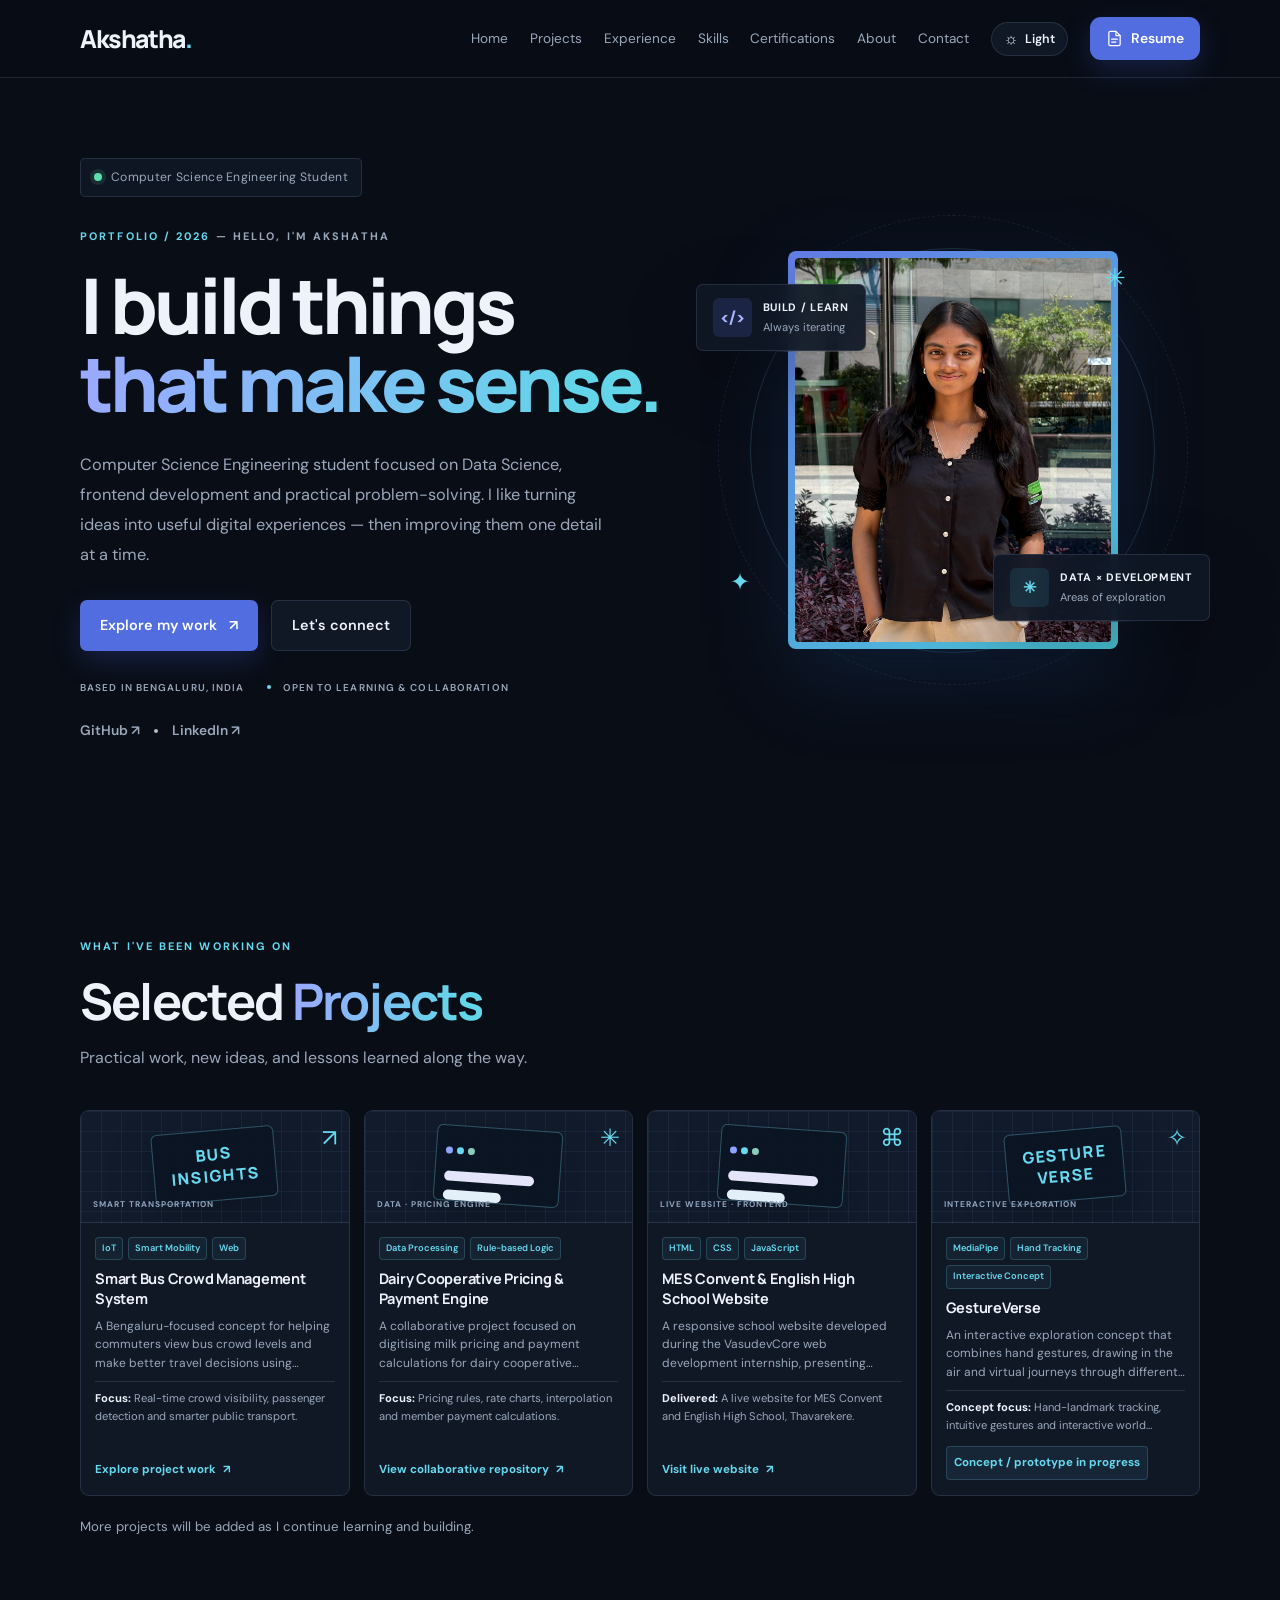
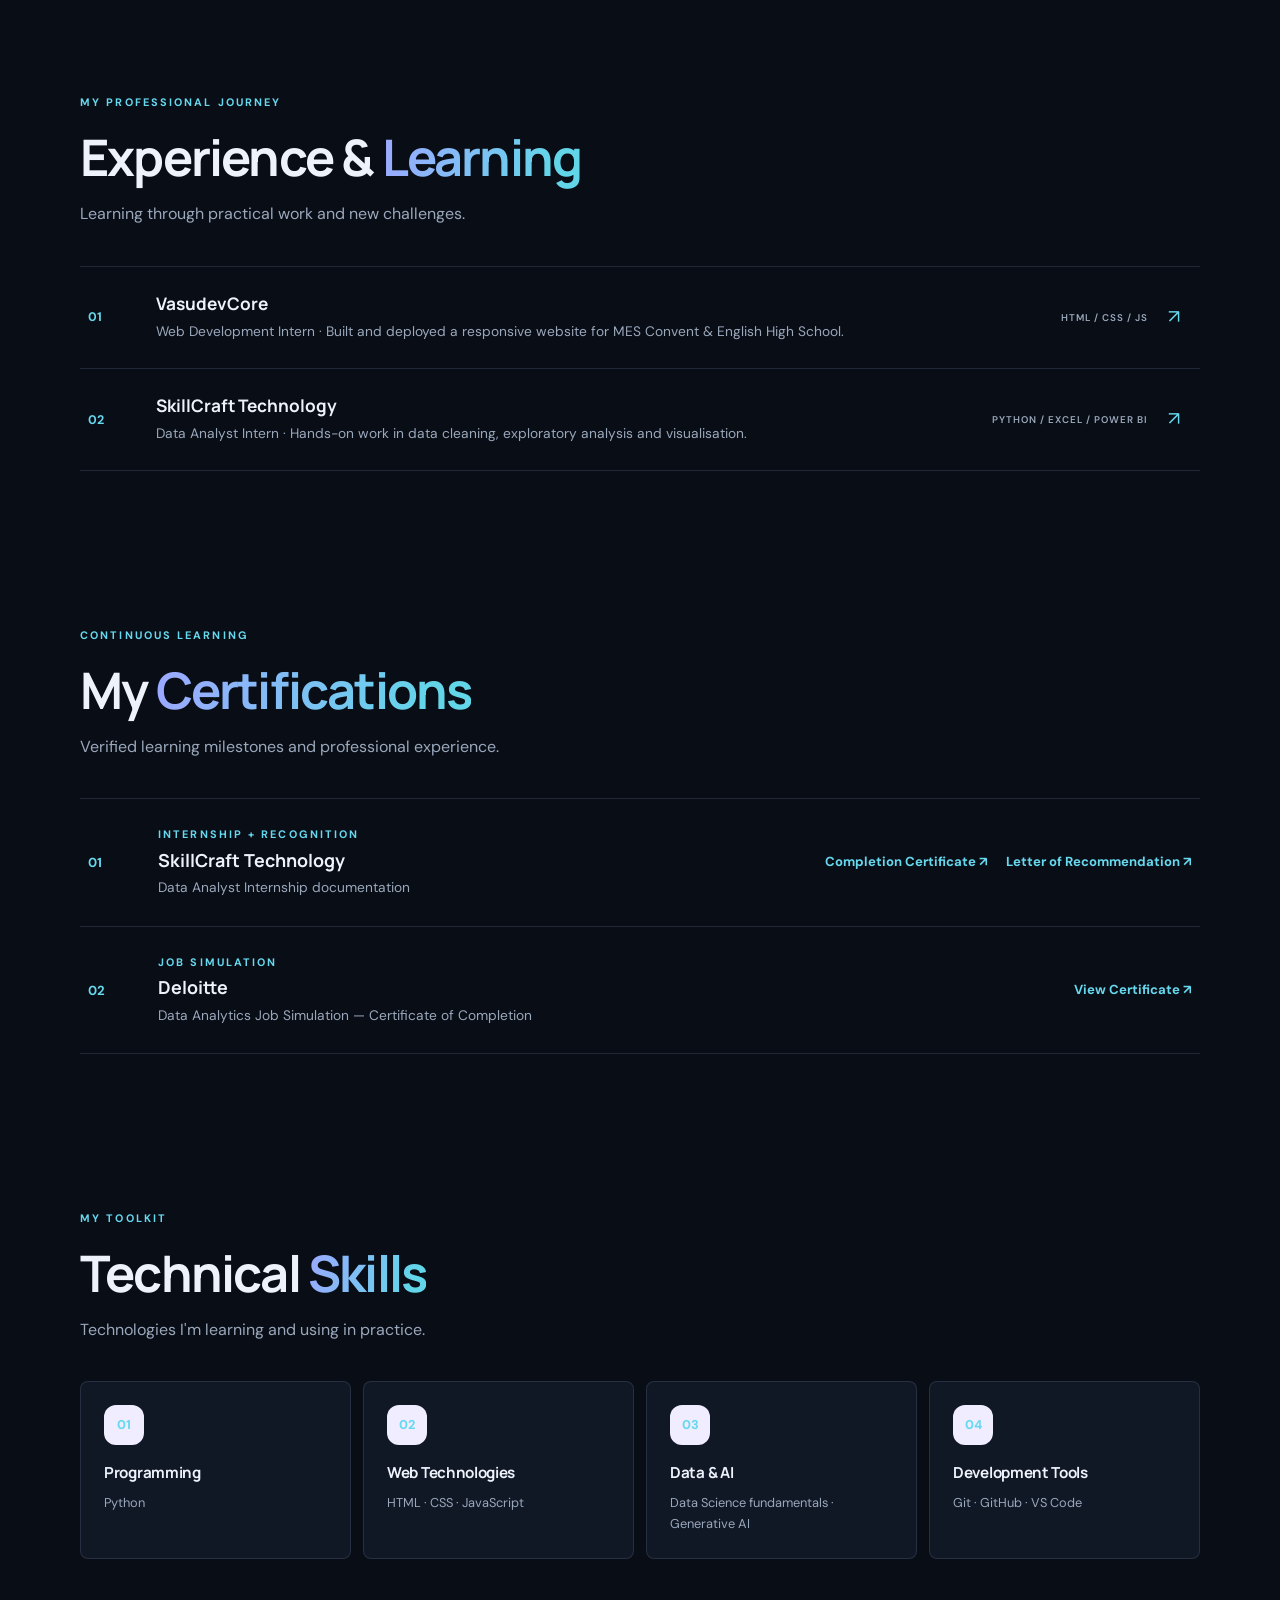
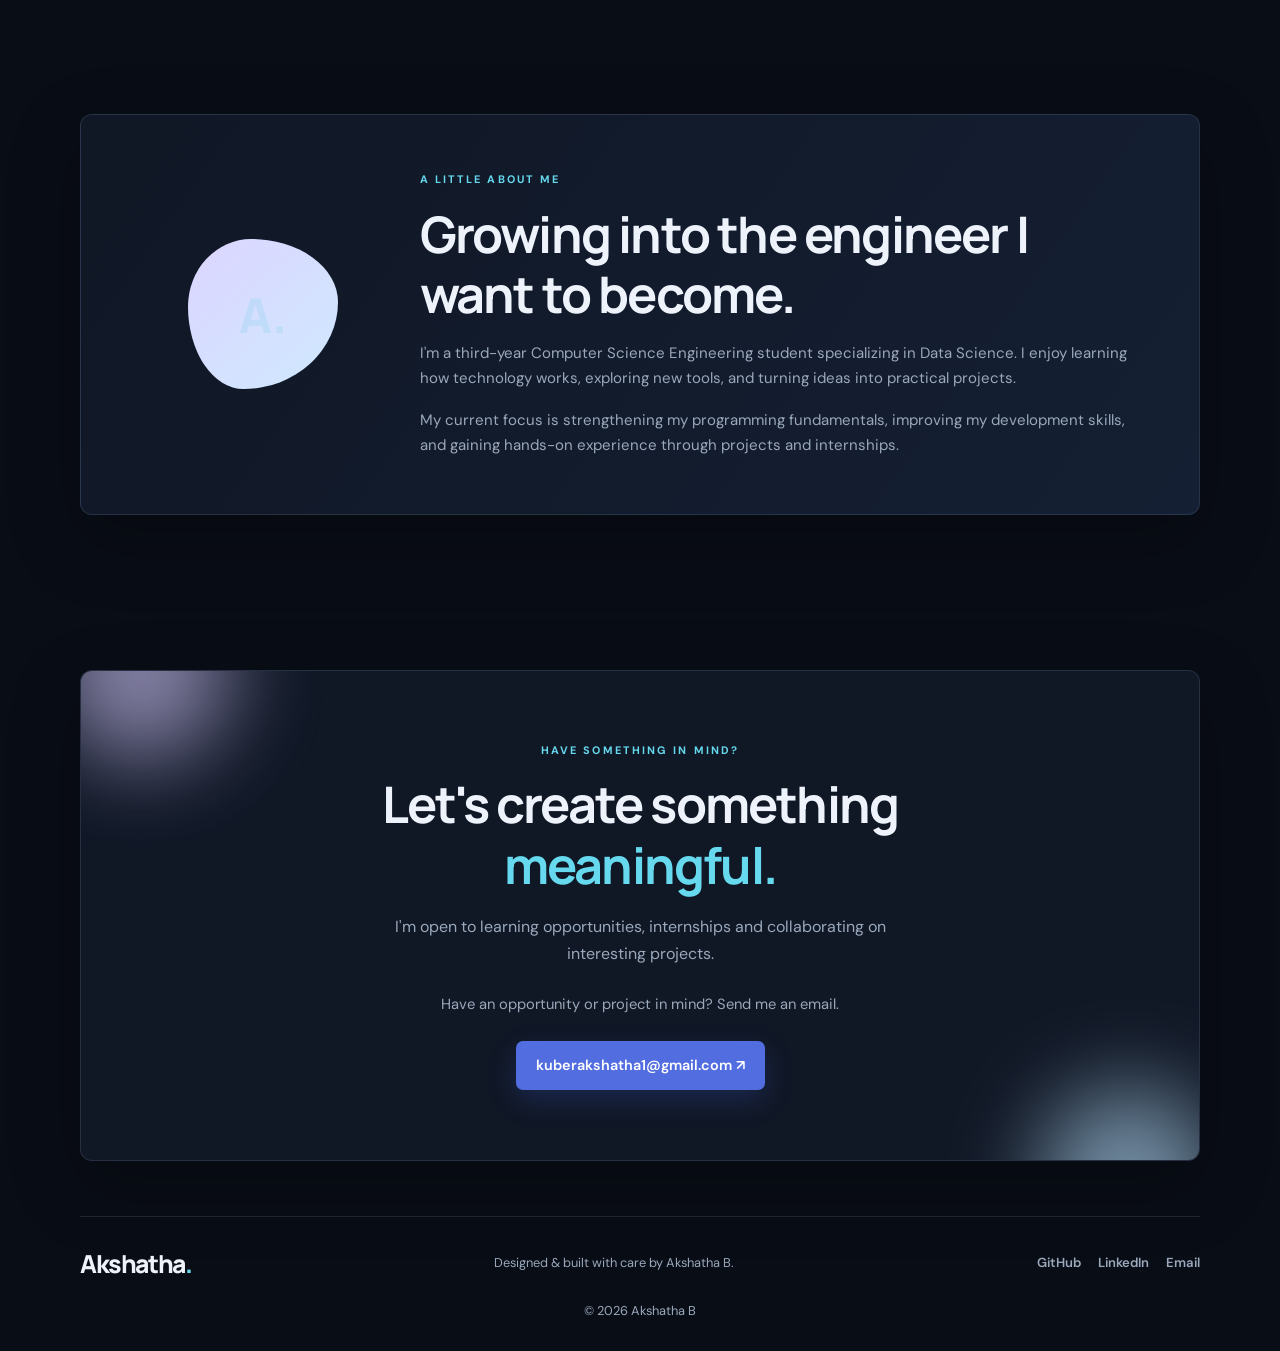
==== commit 49b3baaf: "Improve portfolio design and project layout" ====
--- a/index.html
+++ b/index.html
@@ -4,7 +4,7 @@
 <head>
   <meta charset="UTF-8" />
   <meta name="viewport" content="width=device-width, initial-scale=1.0" />
-  <meta name="theme-color" content="#f8f7ff" />
+  <meta name="theme-color" content="#090d16" />
   <meta name="description" content="Akshatha B. — Computer Science Engineering student specializing in Data Science. Explore my projects, internship experience, technical skills, and certifications." />
   <title>Akshatha B. | Developer Portfolio</title>
 
@@ -16,6 +16,7 @@
 </head>
 
 <body>
+  <div class="scroll-progress" aria-hidden="true"></div>
   <div class="ambient ambient-one"></div>
   <div class="ambient ambient-two"></div>
   <div class="ambient ambient-three"></div>
@@ -37,6 +38,7 @@
       <a href="#certificates">Certifications</a>
       <a href="#about">About</a>
       <a href="#contact">Contact</a>
+      <button class="theme-toggle" type="button" aria-label="Switch to light theme" title="Switch theme"><span class="theme-icon">☼</span><span class="theme-label">Light</span></button>
       <a class="resume-button resume-pending" href="#contact" aria-label="Resume coming soon" title="Resume PDF will be added when available">
         <svg viewBox="0 0 24 24" aria-hidden="true">
           <path d="M14 2H6a2 2 0 0 0-2 2v16a2 2 0 0 0 2 2h12a2 2 0 0 0 2-2V8z"/>
@@ -56,18 +58,17 @@
           Computer Science Engineering Student
         </div>
 
-        <p class="eyebrow">HELLO, I'M AKSHATHA</p>
+        <p class="eyebrow">PORTFOLIO / 2026 <span class="hero-index">— HELLO, I'M AKSHATHA</span></p>
 
         <h1>
-          Learning today.<br />
-          <span class="gradient-text">Building for tomorrow.</span>
+          I build things<br />
+          <span class="gradient-text">that make sense.</span>
         </h1>
 
         <p class="hero-description">
-          I'm a third-year Computer Science Engineering student
-          specializing in Data Science. I enjoy exploring technology,
-          building web projects, and finding practical solutions to
-          real-world problems.
+          Computer Science Engineering student focused on Data Science,
+          frontend development and practical problem-solving. I like turning
+          ideas into useful digital experiences — then improving them one detail at a time.
         </p>
 
         <div class="hero-actions">
@@ -79,6 +80,7 @@
           </a>
         </div>
 
+        <div class="hero-meta"><span>BASED IN BENGALURU, INDIA</span><span>OPEN TO LEARNING & COLLABORATION</span></div>
         <div class="hero-socials">
           <!-- Replace # with your actual profile URLs -->
           <a href="https://github.com/AkshathaVaibhav" target="_blank"
@@ -89,7 +91,7 @@
         </div>
       </div>
 
-      <div class="hero-visual reveal">
+      <div class="hero-visual reveal" data-tilt>
         <div class="orbit orbit-one"></div>
         <div class="orbit orbit-two"></div>
 
@@ -106,21 +108,9 @@
           </div>
         </div>
 
-        <div class="floating-card floating-code">
-          <span class="mini-icon purple-icon">&lt;/&gt;</span>
-          <div>
-            <strong>Curious mind</strong>
-            <small>Always learning</small>
-          </div>
-        </div>
-
-        <div class="floating-card floating-data">
-          <span class="mini-icon blue-icon">✳</span>
-          <div>
-            <strong>Data + Development</strong>
-            <small>My areas of interest</small>
-          </div>
-        </div>
+        <div class="floating-card floating-code"><span class="mini-icon purple-icon">&lt;/&gt;</span><div><strong>BUILD / LEARN</strong><small>Always iterating</small></div></div>
+
+        <div class="floating-card floating-data"><span class="mini-icon blue-icon">✳</span><div><strong>DATA × DEVELOPMENT</strong><small>Areas of exploration</small></div></div>
 
         <span class="decorative-star star-one">✳</span>
         <span class="decorative-star star-two">✦</span>
@@ -183,19 +173,9 @@
         <p>Learning through practical work and new challenges.</p>
       </div>
 
-      <div class="experience-grid">
-        <article class="timeline-card reveal">
-          <div class="experience-top"><div><span class="experience-label">INTERNSHIP</span><h3>Web Development Intern</h3><p class="muted">VasudevCore</p></div><span class="date-pill">Completed</span></div>
-          <p>Worked on a real-world school website project for MES Convent and English High School, Thavarekere, using HTML, CSS and JavaScript.</p>
-          <div class="tag-row"><span class="tag">HTML</span><span class="tag">CSS</span><span class="tag">JavaScript</span></div>
-          <a class="text-link" href="vasudevcore.html">Explore internship <span>↗</span></a>
-        </article>
-        <article class="timeline-card reveal">
-          <div class="experience-top"><div><span class="experience-label">INTERNSHIP</span><h3>Data Analyst Intern</h3><p class="muted">SkillCraft Technology</p></div><span class="date-pill">Completed</span></div>
-          <p>Worked on data analysis tasks and dashboard-based projects using Excel, Python and Power BI.</p>
-          <div class="tag-row"><span class="tag">Excel</span><span class="tag">Python</span><span class="tag">Power BI</span></div>
-          <a class="text-link" href="skillcraft.html">Explore internship <span>↗</span></a>
-        </article>
+      <div class="experience-list">
+        <a class="experience-row reveal" href="vasudevcore.html"><span class="experience-number">01</span><span class="experience-main"><strong>VasudevCore</strong><small>Web Development Intern · Built and deployed a responsive website for MES Convent & English High School.</small></span><span class="experience-stack">HTML / CSS / JS</span><span class="experience-arrow">↗</span></a>
+        <a class="experience-row reveal" href="skillcraft.html"><span class="experience-number">02</span><span class="experience-main"><strong>SkillCraft Technology</strong><small>Data Analyst Intern · Hands-on work in data cleaning, exploratory analysis and visualisation.</small></span><span class="experience-stack">PYTHON / EXCEL / POWER BI</span><span class="experience-arrow">↗</span></a>
       </div>
     </section>
 
@@ -207,28 +187,9 @@
         <p>Verified learning milestones and professional experience.</p>
       </div>
 
-      <div class="certificate-grid reveal">
-        <article class="certificate-card">
-          <div class="certificate-icon">✳</div>
-          <p class="eyebrow">INTERNSHIP</p>
-          <h3>SkillCraft Technology</h3>
-          <p>Internship Completion Certificate</p>
-          <a class="text-link" href="https://drive.google.com/file/d/1zZgL2IbyZA3M7PGNgaLWJLywQM-wnNUh/view" target="_blank" rel="noopener noreferrer">View certificate ↗</a>
-        </article>
-        <article class="certificate-card">
-          <div class="certificate-icon certificate-icon-blue">✦</div>
-          <p class="eyebrow">RECOMMENDATION</p>
-          <h3>SkillCraft Technology</h3>
-          <p>Letter of Recommendation (LOR)</p>
-          <a class="text-link" href="https://drive.google.com/file/d/1tPouNxwPlkcF4iYA9ySf8sw4Wcmm0CBD/view" target="_blank" rel="noopener noreferrer">View letter ↗</a>
-        </article>
-        <article class="certificate-card">
-          <div class="certificate-icon">✧</div>
-          <p class="eyebrow">JOB SIMULATION</p>
-          <h3>Deloitte</h3>
-          <p>Data Analytics Job Simulation — Certificate of Completion</p>
-          <a class="text-link" href="https://drive.google.com/file/d/1gIaH8U560XdddH5erNWJ1sB_6YAF0Ry_/view" target="_blank" rel="noopener noreferrer">View certificate ↗</a>
-        </article>
+      <div class="certificate-list reveal">
+        <article class="certificate-entry"><div class="certificate-index">01</div><div class="certificate-entry-main"><p class="eyebrow">INTERNSHIP + RECOGNITION</p><h3>SkillCraft Technology</h3><p>Data Analyst Internship documentation</p></div><div class="certificate-actions-inline"><a href="https://drive.google.com/file/d/1zZgL2IbyZA3M7PGNgaLWJLywQM-wnNUh/view" target="_blank" rel="noopener noreferrer">Completion Certificate ↗</a><a href="https://drive.google.com/file/d/1tPouNxwPlkcF4iYA9ySf8sw4Wcmm0CBD/view" target="_blank" rel="noopener noreferrer">Letter of Recommendation ↗</a></div></article>
+        <article class="certificate-entry"><div class="certificate-index">02</div><div class="certificate-entry-main"><p class="eyebrow">JOB SIMULATION</p><h3>Deloitte</h3><p>Data Analytics Job Simulation — Certificate of Completion</p></div><div class="certificate-actions-inline"><a href="https://drive.google.com/file/d/1gIaH8U560XdddH5erNWJ1sB_6YAF0Ry_/view" target="_blank" rel="noopener noreferrer">View Certificate ↗</a></div></article>
       </div>
     </section>
 
--- a/style.css
+++ b/style.css
@@ -1,1251 +1,1251 @@
-
-:root {
-  --bg: #ffffff;
-  --surface: #faf9ff;
-  --lavender: #eeebff;
-  --purple: #7168cf;
-  --purple-dark: #574eb4;
-  --blue: #a8d4ff;
-  --ink: #222544;
-  --muted: #72758d;
-  --border: #e9e8f2;
-  --shadow: 0 18px 55px rgba(81, 74, 147, 0.09);
-  --radius: 22px;
-}
-
-* {
-  box-sizing: border-box;
-  margin: 0;
-  padding: 0;
-}
-
-html {
-  scroll-behavior: smooth;
-  scroll-padding-top: 100px;
-}
-
-body {
-  background: var(--bg);
-  color: var(--ink);
-  font-family: "DM Sans", sans-serif;
-  line-height: 1.7;
-  overflow-x: hidden;
-}
-
-body,
-button,
-a {
-  -webkit-tap-highlight-color: transparent;
-}
-
-a {
-  color: inherit;
-  text-decoration: none;
-}
-
-button,
-a {
-  touch-action: manipulation;
-}
-
-button {
-  font: inherit;
-}
-
-::selection {
-  background: #dcd6ff;
-  color: var(--ink);
-}
-
-.section-shell {
-  width: min(1120px, calc(100% - 48px));
-  margin-inline: auto;
-}
-
-.ambient {
-  position: fixed;
-  z-index: -1;
-  width: 300px;
-  height: 300px;
-  border-radius: 50%;
-  filter: blur(95px);
-  opacity: 0.27;
-  pointer-events: none;
-  animation: ambient-drift 14s ease-in-out infinite alternate;
-}
-
-.ambient-one {
-  background: #c9c0ff;
-  top: 5%;
-  left: -170px;
-}
-
-.ambient-two {
-  background: #b5e0ff;
-  top: 40%;
-  right: -190px;
-  animation-delay: -5s;
-}
-
-.ambient-three {
-  background: #f0d8ff;
-  bottom: -150px;
-  left: 35%;
-  animation-delay: -9s;
-}
-
-.cursor-glow {
-  position: fixed;
-  z-index: -1;
-  width: 300px;
-  height: 300px;
-  left: 0;
-  top: 0;
-  border-radius: 50%;
-  background: radial-gradient(
-    circle,
-    rgba(166, 153, 255, 0.12),
-    rgba(181, 221, 255, 0.06) 45%,
-    transparent 72%
-  );
-  transform: translate(-50%, -50%);
-  pointer-events: none;
-  opacity: 0;
-  transition: opacity 0.3s ease;
-}
-
-@media (hover: hover) and (pointer: fine) {
-  .cursor-glow {
-    opacity: 1;
-  }
-}
-
-.navbar {
-  position: sticky;
-  top: 0;
-  z-index: 100;
-  min-height: 78px;
-  display: flex;
-  align-items: center;
-  justify-content: space-between;
-  gap: 25px;
-  padding: 14px max(24px, calc((100vw - 1120px) / 2));
-  background: rgba(255, 255, 255, 0.85);
-  border-bottom: 1px solid rgba(233, 232, 242, 0.8);
-  backdrop-filter: blur(18px);
-}
-
-.brand {
-  flex-shrink: 0;
-  font: 800 1.55rem "Manrope", sans-serif;
-  letter-spacing: -1px;
-}
-
-.brand span {
-  color: var(--purple);
-}
-
-.nav-links {
-  display: flex;
-  align-items: center;
-  gap: 25px;
-}
-
-.nav-links > a:not(.resume-button) {
-  color: #656780;
-  font-size: 0.85rem;
-  transition: color 0.25s ease;
-}
-
-.nav-links > a:not(.resume-button):hover {
-  color: var(--purple);
-}
-
-.resume-button {
-  display: inline-flex;
-  align-items: center;
-  gap: 8px;
-  padding: 10px 16px;
-  border-radius: 11px;
-  color: white;
-  background: var(--purple);
-  font-size: 0.87rem;
-  font-weight: 600;
-  transition: transform 0.25s, background 0.25s;
-}
-
-.resume-button:hover {
-  background: var(--purple-dark);
-  transform: translateY(-2px);
-}
-
-.resume-button svg {
-  width: 17px;
-  height: 17px;
-  fill: none;
-  stroke: currentColor;
-  stroke-width: 1.7;
-  stroke-linecap: round;
-  stroke-linejoin: round;
-}
-
-.menu-toggle {
-  display: none;
-  border: 1px solid var(--border);
-  background: white;
-  border-radius: 10px;
-  padding: 10px;
-  cursor: pointer;
-}
-
-.menu-toggle span {
-  display: block;
-  width: 21px;
-  height: 2px;
-  background: var(--ink);
-  margin: 5px 0;
-}
-
-.hero {
-  min-height: 670px;
-  display: grid;
-  grid-template-columns: 1.08fr 0.92fr;
-  align-items: center;
-  gap: 45px;
-  padding-top: 65px;
-  padding-bottom: 80px;
-}
-
-.hero-copy {
-  position: relative;
-  z-index: 2;
-}
-
-.availability {
-  display: inline-flex;
-  align-items: center;
-  gap: 9px;
-  padding: 8px 13px;
-  border: 1px solid var(--border);
-  border-radius: 100px;
-  color: #666985;
-  background: rgba(255, 255, 255, 0.8);
-  font-size: 0.76rem;
-  margin-bottom: 30px;
-}
-
-.status-dot {
-  width: 8px;
-  height: 8px;
-  background: #63b79a;
-  border-radius: 50%;
-  box-shadow: 0 0 0 4px #e3f7ef;
-}
-
-.eyebrow {
-  color: var(--purple);
-  font-size: 0.76rem;
-  font-weight: 700;
-  letter-spacing: 2px;
-  margin-bottom: 15px;
-}
-
-h1,
-h2,
-h3 {
-  font-family: "Manrope", sans-serif;
-  line-height: 1.2;
-}
-
-.hero h1 {
-  max-width: 680px;
-  font-size: clamp(2.5rem, 4.8vw, 4.3rem);
-  letter-spacing: -2.8px;
-  font-weight: 800;
-}
-
-.gradient-text {
-  color: var(--purple);
-  background: linear-gradient(110deg, #7168cf 10%, #7b8ce1 55%, #64b5d9);
-  -webkit-background-clip: text;
-  background-clip: text;
-  -webkit-text-fill-color: transparent;
-}
-
-.hero-description {
-  max-width: 540px;
-  color: var(--muted);
-  font-size: 1rem;
-  margin-top: 24px;
-}
-
-.hero-actions {
-  display: flex;
-  flex-wrap: wrap;
-  gap: 13px;
-  margin-top: 30px;
-}
-
-.button {
-  min-height: 48px;
-  display: inline-flex;
-  align-items: center;
-  justify-content: center;
-  gap: 12px;
-  padding: 12px 20px;
-  border-radius: 12px;
-  font-weight: 600;
-  font-size: 0.9rem;
-  transition: transform 0.25s ease, box-shadow 0.25s ease,
-    background 0.25s ease;
-}
-
-.button:hover {
-  transform: translateY(-3px);
-}
-
-.button-primary {
-  color: white;
-  background: var(--purple);
-  box-shadow: 0 9px 22px rgba(113, 104, 207, 0.2);
-}
-
-.button-primary:hover {
-  background: var(--purple-dark);
-  box-shadow: 0 13px 28px rgba(113, 104, 207, 0.25);
-}
-
-.button-secondary {
-  border: 1px solid var(--border);
-  background: white;
-}
-
-.button-secondary:hover {
-  border-color: #c7c0f4;
-}
-
-.hero-socials {
-  display: flex;
-  align-items: center;
-  gap: 14px;
-  margin-top: 38px;
-  font-size: 0.86rem;
-  font-weight: 600;
-  color: #676a85;
-}
-
-.hero-socials a:hover,
-.footer-links a:hover {
-  color: var(--purple);
-}
-
-.social-divider {
-  width: 4px;
-  height: 4px;
-  border-radius: 50%;
-  background: #b8b7cb;
-}
-
-.hero-visual {
-  position: relative;
-  min-height: 450px;
-  display: grid;
-  place-items: center;
-  isolation: isolate;
-}
-
-.photo-frame {
-  position: relative;
-  width: min(340px, 78%);
-  aspect-ratio: 0.83;
-  border-radius: 48% 48% 28px 28px;
-  padding: 10px;
-  background: linear-gradient(145deg, #dcd7ff, #d4ecff, #f2e4ff);
-  box-shadow: 0 25px 75px rgba(96, 91, 174, 0.17);
-  transform: rotate(2deg);
-  transition: transform 0.5s ease;
-}
-
-.photo-frame:hover {
-  transform: rotate(0deg) translateY(-5px);
-}
-
-.profile-photo {
-  position: relative;
-  z-index: 1;
-  width: 100%;
-  height: 100%;
-  object-fit: cover;
-  object-position: center top;
-  border-radius: inherit;
-  display: block;
-}
-
-.photo-placeholder {
-  position: absolute;
-  inset: 10px;
-  z-index: 0;
-  display: flex;
-  flex-direction: column;
-  align-items: center;
-  justify-content: center;
-  gap: 8px;
-  color: #67669e;
-  background: linear-gradient(160deg, #f4f1ff, #e9f4ff);
-  border-radius: inherit;
-  font-size: 0.85rem;
-}
-
-.placeholder-icon {
-  font: 800 4rem "Manrope", sans-serif;
-  color: #8179d4;
-}
-
-.photo-placeholder small {
-  font-size: 0.7rem;
-}
-
-.photo-frame:has(.profile-photo:not([src=""]):not([alt=""])) {
-  /* Image fallback is handled by JavaScript when loading fails. */
-}
-
-.orbit {
-  position: absolute;
-  border: 1px solid rgba(124, 116, 211, 0.18);
-  border-radius: 50%;
-  pointer-events: none;
-}
-
-.orbit-one {
-  width: 410px;
-  height: 410px;
-  animation: rotate 35s linear infinite;
-}
-
-.orbit-two {
-  width: 470px;
-  height: 470px;
-  border-style: dashed;
-  opacity: 0.6;
-  animation: rotate 55s linear infinite reverse;
-}
-
-.floating-card {
-  position: absolute;
-  z-index: 3;
-  display: flex;
-  align-items: center;
-  gap: 11px;
-  padding: 13px 16px;
-  border: 1px solid rgba(232, 230, 247, 0.95);
-  border-radius: 15px;
-  background: rgba(255, 255, 255, 0.92);
-  box-shadow: var(--shadow);
-  backdrop-filter: blur(12px);
-  animation: float 5s ease-in-out infinite;
-}
-
-.floating-card strong,
-.floating-card small {
-  display: block;
-}
-
-.floating-card strong {
-  font-size: 0.79rem;
-}
-
-.floating-card small {
-  color: var(--muted);
-  font-size: 0.7rem;
-  margin-top: 2px;
-}
-
-.floating-code {
-  top: 13%;
-  left: -2%;
-}
-
-.floating-data {
-  right: -2%;
-  bottom: 12%;
-  animation-delay: -2.5s;
-}
-
-.mini-icon {
-  display: grid;
-  place-items: center;
-  width: 39px;
-  height: 39px;
-  border-radius: 11px;
-  font-weight: 800;
-}
-
-.purple-icon {
-  color: #6b60c7;
-  background: #efecff;
-}
-
-.blue-icon {
-  color: #428ebd;
-  background: #e6f5ff;
-}
-
-.decorative-star {
-  position: absolute;
-  color: #8c82e4;
-  animation: twinkle 3s ease-in-out infinite alternate;
-}
-
-.star-one {
-  top: 7%;
-  right: 15%;
-  font-size: 1.6rem;
-}
-
-.star-two {
-  bottom: 16%;
-  left: 5%;
-  color: #77bce5;
-  font-size: 1.5rem;
-  animation-delay: -1.5s;
-}
-
-.content-section {
-  padding-top: 85px;
-  padding-bottom: 55px;
-}
-
-.section-heading {
-  max-width: 650px;
-  margin-bottom: 35px;
-}
-
-.section-heading h2,
-.about-copy h2,
-.contact-panel h2 {
-  font-size: clamp(2rem, 3.5vw, 2.8rem);
-  letter-spacing: -1.4px;
-}
-
-.section-heading > p:last-child {
-  margin-top: 13px;
-  color: var(--muted);
-}
-
-.project-grid {
-  display: grid;
-  grid-template-columns: repeat(2, minmax(0, 1fr));
-  gap: 24px;
-}
-
-.project-card,
-.certificate-card,
-.skill-card,
-.timeline-card {
-  border: 1px solid var(--border);
-  border-radius: var(--radius);
-  background: white;
-  overflow: hidden;
-  transition: transform 0.3s ease, box-shadow 0.3s ease,
-    border-color 0.3s ease;
-}
-
-.project-card:hover,
-.certificate-card:hover,
-.skill-card:hover {
-  transform: translateY(-6px);
-  border-color: #d8d2f8;
-  box-shadow: var(--shadow);
-}
-
-.project-art {
-  min-height: 230px;
-  position: relative;
-  display: flex;
-  align-items: center;
-  justify-content: center;
-  overflow: hidden;
-}
-
-.project-art-purple {
-  background: linear-gradient(135deg, #f0edff, #e5e9ff);
-}
-
-.project-art-blue {
-  background: linear-gradient(135deg, #e4f5ff, #edf0ff);
-}
-
-.art-symbol {
-  position: absolute;
-  top: 12px;
-  right: 24px;
-  font-size: 2.3rem;
-  color: #8880d8;
-}
-
-.bus-illustration {
-  padding: 28px 35px;
-  background: rgba(255, 255, 255, 0.8);
-  border: 1px solid white;
-  border-radius: 18px;
-  font: 800 1.7rem/1.35 "Manrope", sans-serif;
-  letter-spacing: 2px;
-  color: #625bb5;
-  text-align: center;
-  transform: rotate(-5deg);
-  box-shadow: 0 15px 35px rgba(89, 79, 170, 0.12);
-}
-
-.web-illustration {
-  width: 200px;
-  height: 120px;
-  padding: 15px;
-  border: 1px solid white;
-  border-radius: 13px;
-  background: rgba(255, 255, 255, 0.85);
-  box-shadow: 0 15px 35px rgba(65, 130, 170, 0.1);
-  transform: rotate(4deg);
-}
-
-.web-illustration > span {
-  display: inline-block;
-  width: 7px;
-  height: 7px;
-  margin-right: 4px;
-  border-radius: 50%;
-  background: #8c9bd9;
-}
-
-.web-illustration > span:first-child {
-  background: #c3a8eb;
-}
-
-.web-illustration > span:last-of-type {
-  background: #8acbb9;
-}
-
-.web-line {
-  width: 85%;
-  height: 10px;
-  margin-top: 17px;
-  border-radius: 5px;
-  background: #e4e5fa;
-}
-
-.short-line {
-  width: 55%;
-  margin-top: 9px;
-  background: #e3f0fa;
-}
-
-.art-caption {
-  position: absolute;
-  left: 20px;
-  bottom: 16px;
-  color: #7a7b9d;
-  font-size: 0.65rem;
-  font-weight: 700;
-  letter-spacing: 1.2px;
-}
-
-.project-content {
-  padding: 25px;
-}
-
-.tag-row {
-  display: flex;
-  flex-wrap: wrap;
-  gap: 8px;
-  margin-bottom: 15px;
-}
-
-.tag {
-  display: inline-block;
-  padding: 5px 10px;
-  border-radius: 7px;
-  background: #f1efff;
-  color: #655db4;
-  font-size: 0.7rem;
-  font-weight: 600;
-}
-
-.project-content h3,
-.certificate-card h3,
-.timeline-card h3,
-.skill-card h3 {
-  font-size: 1.12rem;
-  letter-spacing: -0.3px;
-}
-
-.project-content > p,
-.certificate-card > p,
-.timeline-card > p {
-  color: var(--muted);
-  font-size: 0.89rem;
-  margin-top: 12px;
-}
-
-.project-content .contribution {
-  font-size: 0.82rem;
-}
-
-.contribution strong {
-  color: #424562;
-}
-
-.text-link {
-  display: inline-flex;
-  align-items: center;
-  gap: 7px;
-  margin-top: 19px;
-  color: var(--purple-dark);
-  font-weight: 700;
-  font-size: 0.86rem;
-}
-
-.text-link span {
-  transition: transform 0.25s ease;
-}
-
-.text-link:hover span {
-  transform: translate(3px, -3px);
-}
-
-.section-note {
-  color: var(--muted);
-  font-size: 0.83rem;
-  margin-top: 20px;
-}
-
-.timeline-card {
-  position: relative;
-  padding: 30px;
-  overflow: visible;
-}
-
-.timeline-marker {
-  position: absolute;
-  width: 12px;
-  height: 12px;
-  top: 35px;
-  left: -6px;
-  border-radius: 50%;
-  background: var(--purple);
-  box-shadow: 0 0 0 5px #efedff;
-}
-
-.experience-top {
-  display: flex;
-  justify-content: space-between;
-  gap: 15px;
-  align-items: flex-start;
-}
-
-.experience-label {
-  display: inline-block;
-  color: var(--purple);
-  font-size: 0.68rem;
-  font-weight: 800;
-  letter-spacing: 1.3px;
-  margin-bottom: 10px;
-}
-
-.muted {
-  color: var(--muted);
-  font-size: 0.86rem;
-  margin-top: 5px;
-}
-
-.date-pill {
-  white-space: nowrap;
-  border: 1px solid var(--border);
-  background: var(--surface);
-  color: #77758f;
-  border-radius: 100px;
-  padding: 6px 12px;
-  font-size: 0.75rem;
-}
-
-.certificate-grid {
-  display: grid;
-  grid-template-columns: repeat(2, minmax(0, 1fr));
-  gap: 22px;
-}
-
-.certificate-card {
-  padding: 27px;
-}
-
-.certificate-icon {
-  display: grid;
-  place-items: center;
-  width: 54px;
-  height: 54px;
-  border-radius: 16px;
-  margin-bottom: 22px;
-  background: #f0edff;
-  color: #7066cb;
-  font-size: 1.6rem;
-}
-
-.certificate-icon-blue {
-  background: #e6f5ff;
-  color: #468db7;
-}
-
-.certificate-card h3 {
-  margin-bottom: 8px;
-}
-
-.certificate-card > p + p {
-  margin-top: 10px;
-}
-
-.skills-grid {
-  display: grid;
-  grid-template-columns: repeat(4, minmax(0, 1fr));
-  gap: 16px;
-}
-
-.skill-card {
-  padding: 22px 18px;
-}
-
-.skill-icon {
-  display: grid;
-  place-items: center;
-  width: 40px;
-  height: 40px;
-  margin-bottom: 19px;
-  border-radius: 12px;
-  background: #efedff;
-  color: #7067c8;
-  font-size: 0.8rem;
-  font-weight: 800;
-}
-
-.skill-card h3 {
-  font-size: 0.95rem;
-}
-
-.skill-card p {
-  margin-top: 9px;
-  color: var(--muted);
-  font-size: 0.8rem;
-}
-
-.about-panel {
-  position: relative;
-  display: grid;
-  grid-template-columns: 0.35fr 1fr;
-  gap: 30px;
-  padding: clamp(25px, 5vw, 55px);
-  border: 1px solid #e8e5fb;
-  border-radius: 28px;
-  background: linear-gradient(120deg, #faf9ff, #f4f9ff);
-  overflow: hidden;
-}
-
-.about-decoration {
-  display: grid;
-  place-items: center;
-  width: 150px;
-  height: 150px;
-  align-self: center;
-  justify-self: center;
-  border-radius: 42% 58% 63% 37% / 45% 42% 58% 55%;
-  background: linear-gradient(140deg, #dcd5ff, #cfe9ff);
-  color: #655cbb;
-  font: 800 3rem "Manrope", sans-serif;
-  animation: morph 8s ease-in-out infinite alternate;
-}
-
-.about-copy p:not(.eyebrow) {
-  margin-top: 16px;
-  color: var(--muted);
-  font-size: 0.94rem;
-}
-
-.contact-panel {
-  position: relative;
-  padding: clamp(35px, 6vw, 70px) 25px;
-  text-align: center;
-  border: 1px solid #e8e5fb;
-  border-radius: 28px;
-  background: linear-gradient(135deg, #f7f4ff, #eef8ff);
-  overflow: hidden;
-}
-
-.contact-panel > *:not(.contact-decoration) {
-  position: relative;
-  z-index: 1;
-}
-
-.contact-panel h2 {
-  max-width: 650px;
-  margin: 0 auto;
-}
-
-.contact-panel h2 span {
-  color: var(--purple);
-}
-
-.contact-panel > p:not(.eyebrow) {
-  max-width: 510px;
-  margin: 18px auto 24px;
-  color: var(--muted);
-}
-
-.contact-decoration {
-  position: absolute;
-  width: 180px;
-  height: 180px;
-  border-radius: 50%;
-  filter: blur(45px);
-  opacity: 0.6;
-}
-
-.decoration-one {
-  background: #d6ccff;
-  top: -90px;
-  left: -30px;
-}
-
-.decoration-two {
-  background: #bde5ff;
-  bottom: -110px;
-  right: -20px;
-}
-
-.footer {
-  display: grid;
-  grid-template-columns: auto 1fr auto;
-  align-items: center;
-  gap: 20px;
-  padding-top: 30px;
-  padding-bottom: 30px;
-  border-top: 1px solid var(--border);
-}
-
-.footer > p {
-  color: var(--muted);
-  font-size: 0.8rem;
-  text-align: center;
-}
-
-.footer-links {
-  display: flex;
-  gap: 17px;
-  color: #656780;
-  font-size: 0.82rem;
-  font-weight: 600;
-}
-
-.copyright {
-  grid-column: 1 / -1;
-}
-
-.reveal {
-  opacity: 0;
-  transform: translateY(25px);
-  transition: opacity 0.75s ease, transform 0.75s ease;
-}
-
-.reveal.visible {
-  opacity: 1;
-  transform: translateY(0);
-}
-
-@keyframes float {
-  0%, 100% { transform: translateY(0) rotate(0); }
-  50% { transform: translateY(-13px) rotate(1deg); }
-}
-
-@keyframes rotate {
-  to { transform: rotate(360deg); }
-}
-
-@keyframes ambient-drift {
-  from { transform: translate(0, 0) scale(1); }
-  to { transform: translate(35px, -25px) scale(1.13); }
-}
-
-@keyframes twinkle {
-  from { opacity: 0.45; transform: scale(0.85) rotate(-12deg); }
-  to { opacity: 1; transform: scale(1.15) rotate(12deg); }
-}
-
-@keyframes morph {
-  from { border-radius: 42% 58% 63% 37% / 45% 42% 58% 55%; }
-  to { border-radius: 58% 42% 40% 60% / 52% 60% 40% 48%; }
-}
-
-@media (max-width: 1050px) {
-  .nav-links {
-    gap: 15px;
-  }
-
-  .nav-links > a:not(.resume-button) {
-    font-size: 0.8rem;
-  }
-
-  .hero {
-    gap: 20px;
-  }
-
-  .orbit-two {
-    width: 400px;
-    height: 400px;
-  }
-
-  .orbit-one {
-    width: 350px;
-    height: 350px;
-  }
-
-  .floating-code {
-    left: -1%;
-  }
-
-  .floating-data {
-    right: -1%;
-  }
-}
-
-@media (max-width: 800px) {
-  .navbar {
-    min-height: 70px;
-  }
-
-  .menu-toggle {
-    display: block;
-  }
-
-  .nav-links {
-    position: absolute;
-    top: calc(100% + 1px);
-    left: 0;
-    right: 0;
-    display: none;
-    align-items: stretch;
-    gap: 0;
-    padding: 12px 24px 20px;
-    background: rgba(255, 255, 255, 0.98);
-    border-bottom: 1px solid var(--border);
-    box-shadow: 0 15px 25px rgba(55, 50, 100, 0.06);
-  }
-
-  .nav-links.open {
-    display: flex;
-    flex-direction: column;
-  }
-
-  .nav-links > a:not(.resume-button) {
-    padding: 11px 0;
-    font-size: 0.9rem;
-  }
-
-  .resume-button {
-    align-self: flex-start;
-    margin-top: 8px;
-  }
-
-  .hero {
-    min-height: auto;
-    grid-template-columns: 1fr;
-    gap: 35px;
-    padding-top: 65px;
-    padding-bottom: 60px;
-  }
-
-  .hero-copy {
-    max-width: 650px;
-  }
-
-  .hero-visual {
-    min-height: 430px;
-  }
-
-  .photo-frame {
-    width: min(310px, 65%);
-  }
-
-  .floating-code {
-    left: 5%;
-  }
-
-  .floating-data {
-    right: 4%;
-  }
-
-  .project-grid,
-  .certificate-grid {
-    grid-template-columns: 1fr;
-  }
-
-  .project-art {
-    min-height: 250px;
-  }
-
-  .skills-grid {
-    grid-template-columns: repeat(2, minmax(0, 1fr));
-  }
-
-  .about-panel {
-    grid-template-columns: 1fr;
-  }
-
-  .about-decoration {
-    width: 105px;
-    height: 105px;
-    font-size: 2.4rem;
-  }
-
-  .footer {
-    grid-template-columns: 1fr;
-    justify-items: center;
-    text-align: center;
-  }
-
-  .copyright {
-    grid-column: auto;
-  }
-}
-
-@media (max-width: 480px) {
-  .section-shell {
-    width: calc(100% - 34px);
-  }
-
-  .navbar {
-    padding-inline: 17px;
-  }
-
-  .hero {
-    padding-top: 45px;
-  }
-
-  .hero h1 {
-    font-size: clamp(2.15rem, 10vw, 3rem);
-    letter-spacing: -1.8px;
-  }
-
-  .hero-description {
-    font-size: 0.93rem;
-  }
-
-  .hero-visual {
-    min-height: 355px;
-  }
-
-  .photo-frame {
-    width: min(250px, 68%);
-  }
-
-  .orbit-one {
-    width: 290px;
-    height: 290px;
-  }
-
-  .orbit-two {
-    width: 325px;
-    height: 325px;
-  }
-
-  .floating-card {
-    padding: 9px 11px;
-    gap: 8px;
-  }
-
-  .floating-card strong {
-    font-size: 0.7rem;
-  }
-
-  .floating-card small {
-    font-size: 0.63rem;
-  }
-
-  .floating-code {
-    top: 9%;
-    left: 0;
-  }
-
-  .floating-data {
-    right: 0;
-    bottom: 7%;
-  }
-
-  .mini-icon {
-    width: 32px;
-    height: 32px;
-  }
-
-  .content-section {
-    padding-top: 60px;
-    padding-bottom: 35px;
-  }
-
-  .section-heading h2,
-  .about-copy h2,
-  .contact-panel h2 {
-    font-size: 2rem;
-  }
-
-  .project-content,
-  .certificate-card,
-  .timeline-card {
-    padding: 21px;
-  }
-
-  .project-art {
-    min-height: 210px;
-  }
-
-  .skills-grid {
-    gap: 11px;
-  }
-
-  .skill-card {
-    padding: 17px 13px;
-  }
-
-  .skill-card h3 {
-    font-size: 0.86rem;
-  }
-
-  .skill-card p {
-    font-size: 0.75rem;
-  }
-
-  .experience-top {
-    flex-direction: column;
-  }
-
-  .hero-actions .button {
-    padding-inline: 14px;
-  }
-
-  .footer-links {
-    flex-wrap: wrap;
-    justify-content: center;
-  }
-}
-
-@media (prefers-reduced-motion: reduce) {
-  *,
-  *::before,
-  *::after {
-    scroll-behavior: auto !important;
-    animation-duration: 0.01ms !important;
-    animation-iteration-count: 1 !important;
-    transition-duration: 0.01ms !important;
-  }
-
-  .reveal {
-    opacity: 1;
-    transform: none;
-  }
-}
+
+:root {
+  --bg: #ffffff;
+  --surface: #faf9ff;
+  --lavender: #eeebff;
+  --purple: #7168cf;
+  --purple-dark: #574eb4;
+  --blue: #a8d4ff;
+  --ink: #222544;
+  --muted: #72758d;
+  --border: #e9e8f2;
+  --shadow: 0 18px 55px rgba(81, 74, 147, 0.09);
+  --radius: 22px;
+}
+
+* {
+  box-sizing: border-box;
+  margin: 0;
+  padding: 0;
+}
+
+html {
+  scroll-behavior: smooth;
+  scroll-padding-top: 100px;
+}
+
+body {
+  background: var(--bg);
+  color: var(--ink);
+  font-family: "DM Sans", sans-serif;
+  line-height: 1.7;
+  overflow-x: hidden;
+}
+
+body,
+button,
+a {
+  -webkit-tap-highlight-color: transparent;
+}
+
+a {
+  color: inherit;
+  text-decoration: none;
+}
+
+button,
+a {
+  touch-action: manipulation;
+}
+
+button {
+  font: inherit;
+}
+
+::selection {
+  background: #dcd6ff;
+  color: var(--ink);
+}
+
+.section-shell {
+  width: min(1120px, calc(100% - 48px));
+  margin-inline: auto;
+}
+
+.ambient {
+  position: fixed;
+  z-index: -1;
+  width: 300px;
+  height: 300px;
+  border-radius: 50%;
+  filter: blur(95px);
+  opacity: 0.27;
+  pointer-events: none;
+  animation: ambient-drift 14s ease-in-out infinite alternate;
+}
+
+.ambient-one {
+  background: #c9c0ff;
+  top: 5%;
+  left: -170px;
+}
+
+.ambient-two {
+  background: #b5e0ff;
+  top: 40%;
+  right: -190px;
+  animation-delay: -5s;
+}
+
+.ambient-three {
+  background: #f0d8ff;
+  bottom: -150px;
+  left: 35%;
+  animation-delay: -9s;
+}
+
+.cursor-glow {
+  position: fixed;
+  z-index: -1;
+  width: 300px;
+  height: 300px;
+  left: 0;
+  top: 0;
+  border-radius: 50%;
+  background: radial-gradient(
+    circle,
+    rgba(166, 153, 255, 0.12),
+    rgba(181, 221, 255, 0.06) 45%,
+    transparent 72%
+  );
+  transform: translate(-50%, -50%);
+  pointer-events: none;
+  opacity: 0;
+  transition: opacity 0.3s ease;
+}
+
+@media (hover: hover) and (pointer: fine) {
+  .cursor-glow {
+    opacity: 1;
+  }
+}
+
+.navbar {
+  position: sticky;
+  top: 0;
+  z-index: 100;
+  min-height: 78px;
+  display: flex;
+  align-items: center;
+  justify-content: space-between;
+  gap: 25px;
+  padding: 14px max(24px, calc((100vw - 1120px) / 2));
+  background: rgba(255, 255, 255, 0.85);
+  border-bottom: 1px solid rgba(233, 232, 242, 0.8);
+  backdrop-filter: blur(18px);
+}
+
+.brand {
+  flex-shrink: 0;
+  font: 800 1.55rem "Manrope", sans-serif;
+  letter-spacing: -1px;
+}
+
+.brand span {
+  color: var(--purple);
+}
+
+.nav-links {
+  display: flex;
+  align-items: center;
+  gap: 25px;
+}
+
+.nav-links > a:not(.resume-button) {
+  color: #656780;
+  font-size: 0.85rem;
+  transition: color 0.25s ease;
+}
+
+.nav-links > a:not(.resume-button):hover {
+  color: var(--purple);
+}
+
+.resume-button {
+  display: inline-flex;
+  align-items: center;
+  gap: 8px;
+  padding: 10px 16px;
+  border-radius: 11px;
+  color: white;
+  background: var(--purple);
+  font-size: 0.87rem;
+  font-weight: 600;
+  transition: transform 0.25s, background 0.25s;
+}
+
+.resume-button:hover {
+  background: var(--purple-dark);
+  transform: translateY(-2px);
+}
+
+.resume-button svg {
+  width: 17px;
+  height: 17px;
+  fill: none;
+  stroke: currentColor;
+  stroke-width: 1.7;
+  stroke-linecap: round;
+  stroke-linejoin: round;
+}
+
+.menu-toggle {
+  display: none;
+  border: 1px solid var(--border);
+  background: white;
+  border-radius: 10px;
+  padding: 10px;
+  cursor: pointer;
+}
+
+.menu-toggle span {
+  display: block;
+  width: 21px;
+  height: 2px;
+  background: var(--ink);
+  margin: 5px 0;
+}
+
+.hero {
+  min-height: 670px;
+  display: grid;
+  grid-template-columns: 1.08fr 0.92fr;
+  align-items: center;
+  gap: 45px;
+  padding-top: 65px;
+  padding-bottom: 80px;
+}
+
+.hero-copy {
+  position: relative;
+  z-index: 2;
+}
+
+.availability {
+  display: inline-flex;
+  align-items: center;
+  gap: 9px;
+  padding: 8px 13px;
+  border: 1px solid var(--border);
+  border-radius: 100px;
+  color: #666985;
+  background: rgba(255, 255, 255, 0.8);
+  font-size: 0.76rem;
+  margin-bottom: 30px;
+}
+
+.status-dot {
+  width: 8px;
+  height: 8px;
+  background: #63b79a;
+  border-radius: 50%;
+  box-shadow: 0 0 0 4px #e3f7ef;
+}
+
+.eyebrow {
+  color: var(--purple);
+  font-size: 0.76rem;
+  font-weight: 700;
+  letter-spacing: 2px;
+  margin-bottom: 15px;
+}
+
+h1,
+h2,
+h3 {
+  font-family: "Manrope", sans-serif;
+  line-height: 1.2;
+}
+
+.hero h1 {
+  max-width: 680px;
+  font-size: clamp(2.5rem, 4.8vw, 4.3rem);
+  letter-spacing: -2.8px;
+  font-weight: 800;
+}
+
+.gradient-text {
+  color: var(--purple);
+  background: linear-gradient(110deg, #7168cf 10%, #7b8ce1 55%, #64b5d9);
+  -webkit-background-clip: text;
+  background-clip: text;
+  -webkit-text-fill-color: transparent;
+}
+
+.hero-description {
+  max-width: 540px;
+  color: var(--muted);
+  font-size: 1rem;
+  margin-top: 24px;
+}
+
+.hero-actions {
+  display: flex;
+  flex-wrap: wrap;
+  gap: 13px;
+  margin-top: 30px;
+}
+
+.button {
+  min-height: 48px;
+  display: inline-flex;
+  align-items: center;
+  justify-content: center;
+  gap: 12px;
+  padding: 12px 20px;
+  border-radius: 12px;
+  font-weight: 600;
+  font-size: 0.9rem;
+  transition: transform 0.25s ease, box-shadow 0.25s ease,
+    background 0.25s ease;
+}
+
+.button:hover {
+  transform: translateY(-3px);
+}
+
+.button-primary {
+  color: white;
+  background: var(--purple);
+  box-shadow: 0 9px 22px rgba(113, 104, 207, 0.2);
+}
+
+.button-primary:hover {
+  background: var(--purple-dark);
+  box-shadow: 0 13px 28px rgba(113, 104, 207, 0.25);
+}
+
+.button-secondary {
+  border: 1px solid var(--border);
+  background: white;
+}
+
+.button-secondary:hover {
+  border-color: #c7c0f4;
+}
+
+.hero-socials {
+  display: flex;
+  align-items: center;
+  gap: 14px;
+  margin-top: 38px;
+  font-size: 0.86rem;
+  font-weight: 600;
+  color: #676a85;
+}
+
+.hero-socials a:hover,
+.footer-links a:hover {
+  color: var(--purple);
+}
+
+.social-divider {
+  width: 4px;
+  height: 4px;
+  border-radius: 50%;
+  background: #b8b7cb;
+}
+
+.hero-visual {
+  position: relative;
+  min-height: 450px;
+  display: grid;
+  place-items: center;
+  isolation: isolate;
+}
+
+.photo-frame {
+  position: relative;
+  width: min(340px, 78%);
+  aspect-ratio: 0.83;
+  border-radius: 48% 48% 28px 28px;
+  padding: 10px;
+  background: linear-gradient(145deg, #dcd7ff, #d4ecff, #f2e4ff);
+  box-shadow: 0 25px 75px rgba(96, 91, 174, 0.17);
+  transform: rotate(2deg);
+  transition: transform 0.5s ease;
+}
+
+.photo-frame:hover {
+  transform: rotate(0deg) translateY(-5px);
+}
+
+.profile-photo {
+  position: relative;
+  z-index: 1;
+  width: 100%;
+  height: 100%;
+  object-fit: cover;
+  object-position: center top;
+  border-radius: inherit;
+  display: block;
+}
+
+.photo-placeholder {
+  position: absolute;
+  inset: 10px;
+  z-index: 0;
+  display: flex;
+  flex-direction: column;
+  align-items: center;
+  justify-content: center;
+  gap: 8px;
+  color: #67669e;
+  background: linear-gradient(160deg, #f4f1ff, #e9f4ff);
+  border-radius: inherit;
+  font-size: 0.85rem;
+}
+
+.placeholder-icon {
+  font: 800 4rem "Manrope", sans-serif;
+  color: #8179d4;
+}
+
+.photo-placeholder small {
+  font-size: 0.7rem;
+}
+
+.photo-frame:has(.profile-photo:not([src=""]):not([alt=""])) {
+  /* Image fallback is handled by JavaScript when loading fails. */
+}
+
+.orbit {
+  position: absolute;
+  border: 1px solid rgba(124, 116, 211, 0.18);
+  border-radius: 50%;
+  pointer-events: none;
+}
+
+.orbit-one {
+  width: 410px;
+  height: 410px;
+  animation: rotate 35s linear infinite;
+}
+
+.orbit-two {
+  width: 470px;
+  height: 470px;
+  border-style: dashed;
+  opacity: 0.6;
+  animation: rotate 55s linear infinite reverse;
+}
+
+.floating-card {
+  position: absolute;
+  z-index: 3;
+  display: flex;
+  align-items: center;
+  gap: 11px;
+  padding: 13px 16px;
+  border: 1px solid rgba(232, 230, 247, 0.95);
+  border-radius: 15px;
+  background: rgba(255, 255, 255, 0.92);
+  box-shadow: var(--shadow);
+  backdrop-filter: blur(12px);
+  animation: float 5s ease-in-out infinite;
+}
+
+.floating-card strong,
+.floating-card small {
+  display: block;
+}
+
+.floating-card strong {
+  font-size: 0.79rem;
+}
+
+.floating-card small {
+  color: var(--muted);
+  font-size: 0.7rem;
+  margin-top: 2px;
+}
+
+.floating-code {
+  top: 13%;
+  left: -2%;
+}
+
+.floating-data {
+  right: -2%;
+  bottom: 12%;
+  animation-delay: -2.5s;
+}
+
+.mini-icon {
+  display: grid;
+  place-items: center;
+  width: 39px;
+  height: 39px;
+  border-radius: 11px;
+  font-weight: 800;
+}
+
+.purple-icon {
+  color: #6b60c7;
+  background: #efecff;
+}
+
+.blue-icon {
+  color: #428ebd;
+  background: #e6f5ff;
+}
+
+.decorative-star {
+  position: absolute;
+  color: #8c82e4;
+  animation: twinkle 3s ease-in-out infinite alternate;
+}
+
+.star-one {
+  top: 7%;
+  right: 15%;
+  font-size: 1.6rem;
+}
+
+.star-two {
+  bottom: 16%;
+  left: 5%;
+  color: #77bce5;
+  font-size: 1.5rem;
+  animation-delay: -1.5s;
+}
+
+.content-section {
+  padding-top: 85px;
+  padding-bottom: 55px;
+}
+
+.section-heading {
+  max-width: 650px;
+  margin-bottom: 35px;
+}
+
+.section-heading h2,
+.about-copy h2,
+.contact-panel h2 {
+  font-size: clamp(2rem, 3.5vw, 2.8rem);
+  letter-spacing: -1.4px;
+}
+
+.section-heading > p:last-child {
+  margin-top: 13px;
+  color: var(--muted);
+}
+
+.project-grid {
+  display: grid;
+  grid-template-columns: repeat(2, minmax(0, 1fr));
+  gap: 24px;
+}
+
+.project-card,
+.certificate-card,
+.skill-card,
+.timeline-card {
+  border: 1px solid var(--border);
+  border-radius: var(--radius);
+  background: white;
+  overflow: hidden;
+  transition: transform 0.3s ease, box-shadow 0.3s ease,
+    border-color 0.3s ease;
+}
+
+.project-card:hover,
+.certificate-card:hover,
+.skill-card:hover {
+  transform: translateY(-6px);
+  border-color: #d8d2f8;
+  box-shadow: var(--shadow);
+}
+
+.project-art {
+  min-height: 230px;
+  position: relative;
+  display: flex;
+  align-items: center;
+  justify-content: center;
+  overflow: hidden;
+}
+
+.project-art-purple {
+  background: linear-gradient(135deg, #f0edff, #e5e9ff);
+}
+
+.project-art-blue {
+  background: linear-gradient(135deg, #e4f5ff, #edf0ff);
+}
+
+.art-symbol {
+  position: absolute;
+  top: 12px;
+  right: 24px;
+  font-size: 2.3rem;
+  color: #8880d8;
+}
+
+.bus-illustration {
+  padding: 28px 35px;
+  background: rgba(255, 255, 255, 0.8);
+  border: 1px solid white;
+  border-radius: 18px;
+  font: 800 1.7rem/1.35 "Manrope", sans-serif;
+  letter-spacing: 2px;
+  color: #625bb5;
+  text-align: center;
+  transform: rotate(-5deg);
+  box-shadow: 0 15px 35px rgba(89, 79, 170, 0.12);
+}
+
+.web-illustration {
+  width: 200px;
+  height: 120px;
+  padding: 15px;
+  border: 1px solid white;
+  border-radius: 13px;
+  background: rgba(255, 255, 255, 0.85);
+  box-shadow: 0 15px 35px rgba(65, 130, 170, 0.1);
+  transform: rotate(4deg);
+}
+
+.web-illustration > span {
+  display: inline-block;
+  width: 7px;
+  height: 7px;
+  margin-right: 4px;
+  border-radius: 50%;
+  background: #8c9bd9;
+}
+
+.web-illustration > span:first-child {
+  background: #c3a8eb;
+}
+
+.web-illustration > span:last-of-type {
+  background: #8acbb9;
+}
+
+.web-line {
+  width: 85%;
+  height: 10px;
+  margin-top: 17px;
+  border-radius: 5px;
+  background: #e4e5fa;
+}
+
+.short-line {
+  width: 55%;
+  margin-top: 9px;
+  background: #e3f0fa;
+}
+
+.art-caption {
+  position: absolute;
+  left: 20px;
+  bottom: 16px;
+  color: #7a7b9d;
+  font-size: 0.65rem;
+  font-weight: 700;
+  letter-spacing: 1.2px;
+}
+
+.project-content {
+  padding: 25px;
+}
+
+.tag-row {
+  display: flex;
+  flex-wrap: wrap;
+  gap: 8px;
+  margin-bottom: 15px;
+}
+
+.tag {
+  display: inline-block;
+  padding: 5px 10px;
+  border-radius: 7px;
+  background: #f1efff;
+  color: #655db4;
+  font-size: 0.7rem;
+  font-weight: 600;
+}
+
+.project-content h3,
+.certificate-card h3,
+.timeline-card h3,
+.skill-card h3 {
+  font-size: 1.12rem;
+  letter-spacing: -0.3px;
+}
+
+.project-content > p,
+.certificate-card > p,
+.timeline-card > p {
+  color: var(--muted);
+  font-size: 0.89rem;
+  margin-top: 12px;
+}
+
+.project-content .contribution {
+  font-size: 0.82rem;
+}
+
+.contribution strong {
+  color: #424562;
+}
+
+.text-link {
+  display: inline-flex;
+  align-items: center;
+  gap: 7px;
+  margin-top: 19px;
+  color: var(--purple-dark);
+  font-weight: 700;
+  font-size: 0.86rem;
+}
+
+.text-link span {
+  transition: transform 0.25s ease;
+}
+
+.text-link:hover span {
+  transform: translate(3px, -3px);
+}
+
+.section-note {
+  color: var(--muted);
+  font-size: 0.83rem;
+  margin-top: 20px;
+}
+
+.timeline-card {
+  position: relative;
+  padding: 30px;
+  overflow: visible;
+}
+
+.timeline-marker {
+  position: absolute;
+  width: 12px;
+  height: 12px;
+  top: 35px;
+  left: -6px;
+  border-radius: 50%;
+  background: var(--purple);
+  box-shadow: 0 0 0 5px #efedff;
+}
+
+.experience-top {
+  display: flex;
+  justify-content: space-between;
+  gap: 15px;
+  align-items: flex-start;
+}
+
+.experience-label {
+  display: inline-block;
+  color: var(--purple);
+  font-size: 0.68rem;
+  font-weight: 800;
+  letter-spacing: 1.3px;
+  margin-bottom: 10px;
+}
+
+.muted {
+  color: var(--muted);
+  font-size: 0.86rem;
+  margin-top: 5px;
+}
+
+.date-pill {
+  white-space: nowrap;
+  border: 1px solid var(--border);
+  background: var(--surface);
+  color: #77758f;
+  border-radius: 100px;
+  padding: 6px 12px;
+  font-size: 0.75rem;
+}
+
+.certificate-grid {
+  display: grid;
+  grid-template-columns: repeat(2, minmax(0, 1fr));
+  gap: 22px;
+}
+
+.certificate-card {
+  padding: 27px;
+}
+
+.certificate-icon {
+  display: grid;
+  place-items: center;
+  width: 54px;
+  height: 54px;
+  border-radius: 16px;
+  margin-bottom: 22px;
+  background: #f0edff;
+  color: #7066cb;
+  font-size: 1.6rem;
+}
+
+.certificate-icon-blue {
+  background: #e6f5ff;
+  color: #468db7;
+}
+
+.certificate-card h3 {
+  margin-bottom: 8px;
+}
+
+.certificate-card > p + p {
+  margin-top: 10px;
+}
+
+.skills-grid {
+  display: grid;
+  grid-template-columns: repeat(4, minmax(0, 1fr));
+  gap: 16px;
+}
+
+.skill-card {
+  padding: 22px 18px;
+}
+
+.skill-icon {
+  display: grid;
+  place-items: center;
+  width: 40px;
+  height: 40px;
+  margin-bottom: 19px;
+  border-radius: 12px;
+  background: #efedff;
+  color: #7067c8;
+  font-size: 0.8rem;
+  font-weight: 800;
+}
+
+.skill-card h3 {
+  font-size: 0.95rem;
+}
+
+.skill-card p {
+  margin-top: 9px;
+  color: var(--muted);
+  font-size: 0.8rem;
+}
+
+.about-panel {
+  position: relative;
+  display: grid;
+  grid-template-columns: 0.35fr 1fr;
+  gap: 30px;
+  padding: clamp(25px, 5vw, 55px);
+  border: 1px solid #e8e5fb;
+  border-radius: 28px;
+  background: linear-gradient(120deg, #faf9ff, #f4f9ff);
+  overflow: hidden;
+}
+
+.about-decoration {
+  display: grid;
+  place-items: center;
+  width: 150px;
+  height: 150px;
+  align-self: center;
+  justify-self: center;
+  border-radius: 42% 58% 63% 37% / 45% 42% 58% 55%;
+  background: linear-gradient(140deg, #dcd5ff, #cfe9ff);
+  color: #655cbb;
+  font: 800 3rem "Manrope", sans-serif;
+  animation: morph 8s ease-in-out infinite alternate;
+}
+
+.about-copy p:not(.eyebrow) {
+  margin-top: 16px;
+  color: var(--muted);
+  font-size: 0.94rem;
+}
+
+.contact-panel {
+  position: relative;
+  padding: clamp(35px, 6vw, 70px) 25px;
+  text-align: center;
+  border: 1px solid #e8e5fb;
+  border-radius: 28px;
+  background: linear-gradient(135deg, #f7f4ff, #eef8ff);
+  overflow: hidden;
+}
+
+.contact-panel > *:not(.contact-decoration) {
+  position: relative;
+  z-index: 1;
+}
+
+.contact-panel h2 {
+  max-width: 650px;
+  margin: 0 auto;
+}
+
+.contact-panel h2 span {
+  color: var(--purple);
+}
+
+.contact-panel > p:not(.eyebrow) {
+  max-width: 510px;
+  margin: 18px auto 24px;
+  color: var(--muted);
+}
+
+.contact-decoration {
+  position: absolute;
+  width: 180px;
+  height: 180px;
+  border-radius: 50%;
+  filter: blur(45px);
+  opacity: 0.6;
+}
+
+.decoration-one {
+  background: #d6ccff;
+  top: -90px;
+  left: -30px;
+}
+
+.decoration-two {
+  background: #bde5ff;
+  bottom: -110px;
+  right: -20px;
+}
+
+.footer {
+  display: grid;
+  grid-template-columns: auto 1fr auto;
+  align-items: center;
+  gap: 20px;
+  padding-top: 30px;
+  padding-bottom: 30px;
+  border-top: 1px solid var(--border);
+}
+
+.footer > p {
+  color: var(--muted);
+  font-size: 0.8rem;
+  text-align: center;
+}
+
+.footer-links {
+  display: flex;
+  gap: 17px;
+  color: #656780;
+  font-size: 0.82rem;
+  font-weight: 600;
+}
+
+.copyright {
+  grid-column: 1 / -1;
+}
+
+.reveal {
+  opacity: 0;
+  transform: translateY(25px);
+  transition: opacity 0.75s ease, transform 0.75s ease;
+}
+
+.reveal.visible {
+  opacity: 1;
+  transform: translateY(0);
+}
+
+@keyframes float {
+  0%, 100% { transform: translateY(0) rotate(0); }
+  50% { transform: translateY(-13px) rotate(1deg); }
+}
+
+@keyframes rotate {
+  to { transform: rotate(360deg); }
+}
+
+@keyframes ambient-drift {
+  from { transform: translate(0, 0) scale(1); }
+  to { transform: translate(35px, -25px) scale(1.13); }
+}
+
+@keyframes twinkle {
+  from { opacity: 0.45; transform: scale(0.85) rotate(-12deg); }
+  to { opacity: 1; transform: scale(1.15) rotate(12deg); }
+}
+
+@keyframes morph {
+  from { border-radius: 42% 58% 63% 37% / 45% 42% 58% 55%; }
+  to { border-radius: 58% 42% 40% 60% / 52% 60% 40% 48%; }
+}
+
+@media (max-width: 1050px) {
+  .nav-links {
+    gap: 15px;
+  }
+
+  .nav-links > a:not(.resume-button) {
+    font-size: 0.8rem;
+  }
+
+  .hero {
+    gap: 20px;
+  }
+
+  .orbit-two {
+    width: 400px;
+    height: 400px;
+  }
+
+  .orbit-one {
+    width: 350px;
+    height: 350px;
+  }
+
+  .floating-code {
+    left: -1%;
+  }
+
+  .floating-data {
+    right: -1%;
+  }
+}
+
+@media (max-width: 800px) {
+  .navbar {
+    min-height: 70px;
+  }
+
+  .menu-toggle {
+    display: block;
+  }
+
+  .nav-links {
+    position: absolute;
+    top: calc(100% + 1px);
+    left: 0;
+    right: 0;
+    display: none;
+    align-items: stretch;
+    gap: 0;
+    padding: 12px 24px 20px;
+    background: rgba(255, 255, 255, 0.98);
+    border-bottom: 1px solid var(--border);
+    box-shadow: 0 15px 25px rgba(55, 50, 100, 0.06);
+  }
+
+  .nav-links.open {
+    display: flex;
+    flex-direction: column;
+  }
+
+  .nav-links > a:not(.resume-button) {
+    padding: 11px 0;
+    font-size: 0.9rem;
+  }
+
+  .resume-button {
+    align-self: flex-start;
+    margin-top: 8px;
+  }
+
+  .hero {
+    min-height: auto;
+    grid-template-columns: 1fr;
+    gap: 35px;
+    padding-top: 65px;
+    padding-bottom: 60px;
+  }
+
+  .hero-copy {
+    max-width: 650px;
+  }
+
+  .hero-visual {
+    min-height: 430px;
+  }
+
+  .photo-frame {
+    width: min(310px, 65%);
+  }
+
+  .floating-code {
+    left: 5%;
+  }
+
+  .floating-data {
+    right: 4%;
+  }
+
+  .project-grid,
+  .certificate-grid {
+    grid-template-columns: 1fr;
+  }
+
+  .project-art {
+    min-height: 250px;
+  }
+
+  .skills-grid {
+    grid-template-columns: repeat(2, minmax(0, 1fr));
+  }
+
+  .about-panel {
+    grid-template-columns: 1fr;
+  }
+
+  .about-decoration {
+    width: 105px;
+    height: 105px;
+    font-size: 2.4rem;
+  }
+
+  .footer {
+    grid-template-columns: 1fr;
+    justify-items: center;
+    text-align: center;
+  }
+
+  .copyright {
+    grid-column: auto;
+  }
+}
+
+@media (max-width: 480px) {
+  .section-shell {
+    width: calc(100% - 34px);
+  }
+
+  .navbar {
+    padding-inline: 17px;
+  }
+
+  .hero {
+    padding-top: 45px;
+  }
+
+  .hero h1 {
+    font-size: clamp(2.15rem, 10vw, 3rem);
+    letter-spacing: -1.8px;
+  }
+
+  .hero-description {
+    font-size: 0.93rem;
+  }
+
+  .hero-visual {
+    min-height: 355px;
+  }
+
+  .photo-frame {
+    width: min(250px, 68%);
+  }
+
+  .orbit-one {
+    width: 290px;
+    height: 290px;
+  }
+
+  .orbit-two {
+    width: 325px;
+    height: 325px;
+  }
+
+  .floating-card {
+    padding: 9px 11px;
+    gap: 8px;
+  }
+
+  .floating-card strong {
+    font-size: 0.7rem;
+  }
+
+  .floating-card small {
+    font-size: 0.63rem;
+  }
+
+  .floating-code {
+    top: 9%;
+    left: 0;
+  }
+
+  .floating-data {
+    right: 0;
+    bottom: 7%;
+  }
+
+  .mini-icon {
+    width: 32px;
+    height: 32px;
+  }
+
+  .content-section {
+    padding-top: 60px;
+    padding-bottom: 35px;
+  }
+
+  .section-heading h2,
+  .about-copy h2,
+  .contact-panel h2 {
+    font-size: 2rem;
+  }
+
+  .project-content,
+  .certificate-card,
+  .timeline-card {
+    padding: 21px;
+  }
+
+  .project-art {
+    min-height: 210px;
+  }
+
+  .skills-grid {
+    gap: 11px;
+  }
+
+  .skill-card {
+    padding: 17px 13px;
+  }
+
+  .skill-card h3 {
+    font-size: 0.86rem;
+  }
+
+  .skill-card p {
+    font-size: 0.75rem;
+  }
+
+  .experience-top {
+    flex-direction: column;
+  }
+
+  .hero-actions .button {
+    padding-inline: 14px;
+  }
+
+  .footer-links {
+    flex-wrap: wrap;
+    justify-content: center;
+  }
+}
+
+@media (prefers-reduced-motion: reduce) {
+  *,
+  *::before,
+  *::after {
+    scroll-behavior: auto !important;
+    animation-duration: 0.01ms !important;
+    animation-iteration-count: 1 !important;
+    transition-duration: 0.01ms !important;
+  }
+
+  .reveal {
+    opacity: 1;
+    transform: none;
+  }
+}
 
 /* Portfolio implementation additions */
 .project-grid-featured { grid-template-columns: repeat(2, minmax(0, 1fr)); }
@@ -1291,3 +1291,284 @@
 .certificate-pdf { display: block; width: 100%; height: min(75vh, 760px); border: 0; background: #f4f2fb; }
 .certificate-actions { display: flex; flex-wrap: wrap; gap: 12px; padding: 16px 20px; border-top: 1px solid var(--border); }
 [hidden] { display: none !important; }
+
+/* =========================================================
+   AKSHATHA / 2026 — premium technical portfolio layer
+   ========================================================= */
+:root {
+  color-scheme: dark;
+  --bg: #090d16;
+  --surface: #101725;
+  --lavender: #151d2d;
+  --purple: #8b9cff;
+  --purple-dark: #b4c0ff;
+  --blue: #66d9ef;
+  --ink: #edf2fb;
+  --muted: #9aa8bb;
+  --border: rgba(151, 174, 204, .17);
+  --shadow: 0 24px 70px rgba(0, 0, 0, .28);
+  --radius: 18px;
+}
+:root[data-theme="light"] {
+  color-scheme: light;
+  --bg: #f4f6fa;
+  --surface: #ffffff;
+  --lavender: #eaf0fa;
+  --purple: #536bd8;
+  --purple-dark: #354cae;
+  --blue: #087f9d;
+  --ink: #172236;
+  --muted: #637187;
+  --border: rgba(48, 69, 101, .16);
+  --shadow: 0 22px 60px rgba(39, 56, 86, .10);
+}
+html { background: var(--bg); }
+body { background: var(--bg); color: var(--ink); }
+body::before { content: ""; position: fixed; inset: 0; z-index: -2; pointer-events: none; opacity: .25; background-image: linear-gradient(rgba(130,155,190,.08) 1px, transparent 1px), linear-gradient(90deg, rgba(130,155,190,.08) 1px, transparent 1px); background-size: 54px 54px; mask-image: linear-gradient(to bottom, black, transparent 78%); }
+.ambient { opacity: .12; filter: blur(115px); }
+.ambient-one { background: #526ce5; }
+.ambient-two { background: #00a9c7; }
+.ambient-three { background: #7656c9; }
+.cursor-glow { background: radial-gradient(circle, rgba(93,132,255,.13), rgba(29,195,211,.05) 45%, transparent 72%); }
+.navbar { background: color-mix(in srgb, var(--bg) 86%, transparent); border-bottom-color: var(--border); }
+.brand { color: var(--ink); letter-spacing: -1.4px; }
+.brand span { color: var(--blue); }
+.nav-links { gap: clamp(12px, 1.7vw, 24px); }
+.nav-links > a:not(.resume-button) { color: var(--muted); }
+.nav-links > a:not(.resume-button):hover, .hero-socials a:hover, .footer-links a:hover { color: var(--blue); }
+.theme-toggle { display: inline-flex; align-items: center; gap: 7px; border: 1px solid var(--border); border-radius: 999px; padding: 8px 12px; color: var(--ink); background: var(--surface); font: 600 .78rem "DM Sans", sans-serif; cursor: pointer; transition: border-color .2s, transform .2s, background .2s; }
+.theme-toggle:hover { border-color: var(--blue); transform: translateY(-2px); }
+.theme-icon { font-size: 1rem; line-height: 1; }
+.resume-button, .button-primary { background: #526de0; color: #fff; box-shadow: 0 10px 28px rgba(67, 96, 213, .24); }
+.resume-button:hover, .button-primary:hover { background: #4059c7; }
+.menu-toggle { border-color: var(--border); background: var(--surface); }
+.menu-toggle span { background: var(--ink); }
+.hero { min-height: 700px; padding-top: 80px; padding-bottom: 95px; }
+.availability { border-radius: 5px; border-color: var(--border); color: var(--muted); background: rgba(18,27,42,.68); letter-spacing: .3px; }
+:root[data-theme="light"] .availability { background: rgba(255,255,255,.8); }
+.status-dot { background: #5de0ad; box-shadow: 0 0 0 4px rgba(93,224,173,.12); }
+.eyebrow { color: var(--blue); font-size: .68rem; letter-spacing: 2.1px; }
+.hero .eyebrow { margin-bottom: 21px; }
+.hero-index { color: var(--muted); }
+.hero h1 { font-size: clamp(3rem, 6vw, 5.25rem); line-height: 1.02; letter-spacing: -4px; }
+.gradient-text { color: var(--blue); background: linear-gradient(105deg, #9aaaff 5%, #63d5e9 85%); -webkit-background-clip: text; background-clip: text; }
+.hero-description { max-width: 530px; margin-top: 27px; color: var(--muted); font-size: 1.02rem; line-height: 1.85; }
+.button { border-radius: 7px; min-height: 49px; }
+.button-secondary { color: var(--ink); border-color: var(--border); background: var(--surface); }
+.button-secondary:hover { border-color: var(--blue); }
+.hero-meta { display: flex; flex-wrap: wrap; gap: 9px 22px; margin-top: 30px; color: var(--muted); font: 600 .62rem "DM Sans", sans-serif; letter-spacing: 1.1px; }
+.hero-meta span + span::before { content: ""; display: inline-block; width: 4px; height: 4px; margin: 0 12px 2px 0; border-radius: 50%; background: var(--blue); }
+.hero-socials { margin-top: 25px; color: var(--muted); }
+.photo-frame { width: min(330px, 76%); padding: 7px; border-radius: 8px; background: linear-gradient(145deg, #647de8, #48c5d6); box-shadow: 0 28px 85px rgba(34,79,145,.24); transform: rotate(0); }
+.photo-frame:hover { transform: translateY(-5px); }
+.profile-photo { border-radius: 4px; filter: saturate(.86) contrast(1.04); }
+.photo-placeholder { inset: 7px; border-radius: 4px; color: var(--muted); background: var(--surface); }
+.placeholder-icon { color: var(--blue); }
+.orbit { border-color: rgba(105,177,220,.2); }
+.orbit-one { width: 405px; height: 405px; border-style: solid; }
+.orbit-two { width: 470px; height: 470px; border-style: dashed; }
+.floating-card { border: 1px solid var(--border); border-radius: 7px; background: color-mix(in srgb, var(--surface) 92%, transparent); box-shadow: var(--shadow); }
+.floating-card strong { color: var(--ink); font-size: .68rem; letter-spacing: .7px; }
+.floating-card small { color: var(--muted); }
+.purple-icon { color: #a9b6ff; background: rgba(91,112,211,.18); border-radius: 6px; }
+.blue-icon { color: var(--blue); background: rgba(47,188,204,.13); border-radius: 6px; }
+.decorative-star { color: var(--blue); }
+.content-section { padding-top: 100px; padding-bottom: 55px; }
+.section-heading { max-width: 690px; margin-bottom: 38px; }
+.section-heading h2, .about-copy h2, .contact-panel h2 { color: var(--ink); font-size: clamp(2.1rem, 4vw, 3.15rem); letter-spacing: -1.8px; }
+.section-heading > p:last-child { color: var(--muted); }
+.project-grid-featured { grid-template-columns: repeat(2, minmax(0, 1fr)); gap: 18px; }
+.project-card, .certificate-card, .skill-card, .timeline-card { border: 1px solid var(--border); border-radius: 10px; background: var(--surface); box-shadow: none; }
+.project-card { transform: perspective(1000px) rotateX(var(--tilt-x, 0deg)) rotateY(var(--tilt-y, 0deg)); transition: transform .24s ease, border-color .25s, box-shadow .25s; }
+.project-card:hover, .certificate-card:hover, .skill-card:hover { transform: perspective(1000px) rotateX(var(--tilt-x, 0deg)) rotateY(var(--tilt-y, 0deg)) translateY(-5px); border-color: rgba(100,213,233,.48); box-shadow: var(--shadow); }
+.project-art { min-height: 190px; border-bottom: 1px solid var(--border); background-color: #111b2c; background-image: linear-gradient(rgba(115,151,193,.09) 1px, transparent 1px), linear-gradient(90deg, rgba(115,151,193,.09) 1px, transparent 1px); background-size: 24px 24px; }
+.project-art-purple, .project-art-blue { background: #111b2c; background-image: linear-gradient(rgba(115,151,193,.09) 1px, transparent 1px), linear-gradient(90deg, rgba(115,151,193,.09) 1px, transparent 1px); }
+:root[data-theme="light"] .project-art, :root[data-theme="light"] .project-art-purple, :root[data-theme="light"] .project-art-blue { background-color: #e8eef7; }
+.art-symbol { color: var(--blue); }
+.bus-illustration, .web-illustration { border: 1px solid rgba(111,205,226,.34); border-radius: 5px; color: var(--blue); background: rgba(11,20,34,.88); box-shadow: 0 18px 48px rgba(0,0,0,.22); }
+.web-illustration > span { background: var(--blue); }
+.web-illustration > span:first-child { background: #8fa3ff; }
+.art-caption { position: absolute; bottom: 17px; left: 20px; color: #91a4bd; font-size: .62rem; letter-spacing: 1.6px; }
+.project-content { padding: 25px 26px 27px; }
+.project-content h3 { color: var(--ink); font-size: 1.16rem; letter-spacing: -.4px; }
+.project-content > p { color: var(--muted); font-size: .91rem; line-height: 1.75; }
+.contribution { padding-top: 10px; border-top: 1px solid var(--border); }
+.contribution strong { color: var(--ink); }
+.tag { color: var(--blue); border: 1px solid rgba(101,190,216,.23); background: rgba(72,151,177,.09); border-radius: 4px; }
+.text-link { color: var(--blue); font-weight: 700; }
+.text-link:hover { color: var(--purple-dark); }
+.project-status { color: var(--blue); background: rgba(72,151,177,.12); border: 1px solid rgba(101,190,216,.22); border-radius: 4px; }
+.section-note { color: var(--muted); }
+/* Experience: editorial rows rather than another set of cards */
+.experience-grid { display: block; }
+.experience-list { border-top: 1px solid var(--border); }
+.experience-row { display: grid; grid-template-columns: 48px minmax(0,1fr) minmax(145px,auto) 24px; align-items: center; gap: 20px; padding: 25px 8px; border-bottom: 1px solid var(--border); transition: padding .25s, background .25s; }
+.experience-row:hover { padding-inline: 17px; background: rgba(80,135,174,.06); }
+.experience-number { color: var(--blue); font: 700 .78rem "DM Sans", sans-serif; }
+.experience-main strong, .experience-main small { display: block; }
+.experience-main strong { color: var(--ink); font: 700 1.08rem "Manrope", sans-serif; }
+.experience-main small { margin-top: 5px; color: var(--muted); font-size: .86rem; }
+.experience-stack { color: var(--muted); font: 600 .61rem "DM Sans", sans-serif; letter-spacing: 1px; text-align: right; }
+.experience-arrow { color: var(--blue); font-size: 1.2rem; }
+/* Certificates: two grouped entries, with SkillCraft's documents together */
+.certificate-list { border-top: 1px solid var(--border); }
+.certificate-entry { display: grid; grid-template-columns: 48px minmax(190px,.9fr) minmax(240px,1.1fr); gap: 22px; align-items: center; padding: 26px 8px; border-bottom: 1px solid var(--border); }
+.certificate-index { color: var(--blue); font: 700 .82rem "DM Sans", sans-serif; }
+.certificate-entry-main .eyebrow { margin-bottom: 6px; }
+.certificate-entry-main h3 { color: var(--ink); font-size: 1.12rem; }
+.certificate-entry-main > p:last-child { margin-top: 5px; color: var(--muted); font-size: .86rem; }
+.certificate-actions-inline { display: flex; flex-wrap: wrap; justify-content: flex-end; gap: 10px 18px; }
+.certificate-actions-inline a { color: var(--blue); font-size: .82rem; font-weight: 700; }
+.certificate-actions-inline a:hover { color: var(--purple-dark); }
+.skills-grid { gap: 12px; }
+.skill-card { padding: 23px; border-radius: 8px; }
+.skill-card:hover { transform: translateY(-4px); }
+.skill-icon { color: var(--blue); }
+.skill-card h3 { color: var(--ink); }
+.skill-card p { color: var(--muted); }
+.about-panel { border: 1px solid var(--border); border-radius: 12px; background: linear-gradient(125deg, var(--surface), color-mix(in srgb, var(--surface) 78%, #243e66)); box-shadow: var(--shadow); }
+.about-decoration { color: rgba(104,205,226,.2); }
+.about-copy > p:not(.eyebrow) { color: var(--muted); }
+.contact-panel { border: 1px solid var(--border); border-radius: 12px; background: var(--surface); box-shadow: var(--shadow); }
+.contact-panel > p:not(.eyebrow) { color: var(--muted); }
+.contact-panel h2 span { color: var(--blue); }
+.contact-decoration { border-color: rgba(102,217,239,.16); }
+.footer { border-top: 1px solid var(--border); color: var(--muted); }
+.footer .brand { color: var(--ink); }
+.footer-links a { color: var(--muted); }
+/* Scroll motion */
+.reveal { opacity: 0; transform: translateY(24px); transition: opacity .7s ease, transform .7s cubic-bezier(.2,.7,.2,1); transition-delay: var(--reveal-delay, 0ms); }
+.reveal.visible { opacity: 1; transform: translateY(0); }
+/* Detail pages share the same system */
+.detail-navbar { position: sticky; }
+.detail-nav-actions { display: flex; align-items: center; gap: 18px; }
+.back-link { color: var(--blue); }
+.breadcrumb { color: var(--muted); }
+.detail-company { color: var(--blue); }
+.detail-lead, .detail-copy { color: var(--muted); }
+.detail-visual { background: #111b2c; border: 1px solid var(--border); }
+.detail-visual-window, .featured-project-panel, .learning-grid article, .certificate-viewer { color: var(--ink); border-color: var(--border); background: var(--surface); }
+.school-mark { background: #526de0; }
+.preview-top { background: rgba(8,15,27,.72); color: var(--muted); }
+.preview-body { color: var(--ink); }
+.preview-body span, .featured-project-copy p, .featured-project-copy li, .learning-grid p { color: var(--muted); }
+.learning-grid h3, .featured-project-copy h3 { color: var(--ink); }
+.viewer-toolbar { border-color: var(--border); }
+.viewer-placeholder { background: var(--surface); }
+.viewer-placeholder h3 { color: var(--ink); }
+.viewer-placeholder p { color: var(--muted); }
+/* Light theme overrides for legacy white surfaces */
+:root[data-theme="light"] .navbar { background: rgba(248,250,253,.88); }
+:root[data-theme="light"] .project-card, :root[data-theme="light"] .certificate-card, :root[data-theme="light"] .skill-card, :root[data-theme="light"] .timeline-card, :root[data-theme="light"] .detail-visual-window, :root[data-theme="light"] .featured-project-panel, :root[data-theme="light"] .learning-grid article, :root[data-theme="light"] .certificate-viewer { background: var(--surface); }
+:root[data-theme="light"] .bus-illustration, :root[data-theme="light"] .web-illustration { background: rgba(255,255,255,.88); color: #4059a9; }
+:root[data-theme="light"] .preview-top { background: rgba(255,255,255,.82); }
+:root[data-theme="light"] .detail-visual { background: linear-gradient(135deg,#e8eef8,#e2f4f5); }
+:root[data-theme="light"] .about-panel { background: linear-gradient(125deg,#fff,#edf4fb); }
+:root[data-theme="light"] .availability { color: var(--muted); }
+@media (max-width: 980px) { .nav-links { gap: 12px; } .nav-links > a:not(.resume-button) { font-size: .78rem; } .theme-toggle { padding: 7px 9px; } }
+@media (max-width: 800px) { .hero { min-height: auto; padding-top: 65px; } .hero h1 { letter-spacing: -2.6px; } .experience-row { grid-template-columns: 34px minmax(0,1fr) 20px; } .experience-stack { display: none; } .certificate-entry { grid-template-columns: 34px minmax(0,1fr); } .certificate-actions-inline { grid-column: 2; justify-content: flex-start; } }
+@media (max-width: 760px) { .navbar { flex-wrap: wrap; } .nav-links { background: var(--surface); border-color: var(--border); } .hero-meta { font-size: .57rem; } }
+@media (max-width: 560px) { .content-section { padding-top: 72px; } .hero { padding-top: 48px; } .hero h1 { font-size: clamp(2.65rem, 12vw, 3.7rem); letter-spacing: -2px; } .hero-visual { min-height: 370px; } .experience-row { gap: 12px; padding: 20px 2px; } .experience-main small { font-size: .79rem; } .certificate-entry { gap: 12px; padding: 21px 2px; } .certificate-actions-inline { flex-direction: column; align-items: flex-start; gap: 9px; } .detail-nav-actions { gap: 9px; } .back-link { font-size: .78rem; } }
+@media (prefers-reduced-motion: reduce) { .reveal { opacity: 1; transform: none; transition: none; } .project-card { transform: none !important; } }
+.scroll-progress { position: fixed; inset: 0 auto auto 0; z-index: 300; width: var(--scroll-progress, 0%); height: 2px; background: linear-gradient(90deg, #6d83ff, #63d5e9); box-shadow: 0 0 14px rgba(99,213,233,.45); }
+.hero-visual { transform: perspective(1200px) rotateX(var(--tilt-x, 0deg)) rotateY(var(--tilt-y, 0deg)); transition: transform .25s ease; }
+
+
+/* Compact four-column project showcase: desktop first, responsive on smaller screens. */
+.project-grid-featured {
+  grid-template-columns: repeat(4, minmax(0, 1fr));
+  gap: 14px;
+  align-items: stretch;
+}
+.project-grid-featured .project-card {
+  min-width: 0;
+  display: flex;
+  flex-direction: column;
+  border-radius: 9px;
+  position: relative;
+  isolation: isolate;
+  overflow: hidden;
+}
+.project-grid-featured .project-card::after {
+  content: "";
+  position: absolute;
+  inset: 0;
+  border-radius: inherit;
+  pointer-events: none;
+  opacity: 0;
+  background: linear-gradient(115deg, transparent 25%, rgba(104, 211, 232, .09) 48%, transparent 70%);
+  transform: translateX(-110%);
+  transition: opacity .25s ease;
+  z-index: 2;
+}
+.project-grid-featured .project-card:hover::after {
+  opacity: 1;
+  animation: project-sheen .85s ease forwards;
+}
+@keyframes project-sheen { to { transform: translateX(110%); } }
+.project-grid-featured .project-art {
+  min-height: 112px;
+  height: 112px;
+  flex: 0 0 112px;
+  background-size: 20px 20px;
+}
+.project-grid-featured .art-symbol { top: 7px; right: 12px; font-size: 1.5rem; }
+.project-grid-featured .bus-illustration { padding: 13px 16px; font-size: 1rem; border-radius: 6px; letter-spacing: 1.4px; }
+.project-grid-featured .web-illustration { width: 126px; height: 76px; padding: 9px; border-radius: 6px; }
+.project-grid-featured .web-line { margin-top: 9px; }
+.project-grid-featured .art-caption { left: 12px; bottom: 9px; font-size: .52rem; letter-spacing: 1px; }
+.project-grid-featured .project-content {
+  padding: 14px 14px 15px;
+  display: flex;
+  flex-direction: column;
+  flex: 1;
+}
+.project-grid-featured .tag-row { gap: 5px; margin-bottom: 9px; min-height: 22px; }
+.project-grid-featured .tag { font-size: .58rem; padding: 3px 6px; }
+.project-grid-featured .project-content h3 { font-size: .91rem; line-height: 1.35; letter-spacing: -.25px; }
+.project-grid-featured .project-content > p {
+  font-size: .75rem;
+  line-height: 1.55;
+  margin-top: 8px;
+  display: -webkit-box;
+  -webkit-box-orient: vertical;
+  -webkit-line-clamp: 3;
+  overflow: hidden;
+}
+.project-grid-featured .project-content .contribution {
+  font-size: .7rem;
+  -webkit-line-clamp: 2;
+  margin-top: 9px;
+  padding-top: 8px;
+}
+.project-grid-featured .text-link,
+.project-grid-featured .project-status { margin-top: auto; padding-top: 12px; font-size: .72rem; }
+.project-grid-featured .project-status { display: inline-block; align-self: flex-start; padding: 6px 7px; margin-top: 12px; }
+.project-grid-featured .project-card:hover .project-art > .bus-illustration,
+.project-grid-featured .project-card:hover .project-art > .web-illustration {
+  transform: translateY(-3px) rotate(0deg) scale(1.035);
+  transition: transform .35s cubic-bezier(.2,.8,.2,1);
+}
+@media (max-width: 1050px) {
+  .project-grid-featured { grid-template-columns: repeat(2, minmax(0, 1fr)); }
+  .project-grid-featured .project-art { min-height: 145px; height: 145px; flex-basis: 145px; }
+  .project-grid-featured .project-content { padding: 17px; }
+  .project-grid-featured .project-content h3 { font-size: 1rem; }
+  .project-grid-featured .project-content > p { font-size: .82rem; }
+}
+@media (max-width: 560px) {
+  .project-grid-featured { grid-template-columns: 1fr; gap: 13px; }
+  .project-grid-featured .project-card { display: grid; grid-template-columns: 104px minmax(0,1fr); }
+  .project-grid-featured .project-art { min-height: 100%; height: auto; min-width: 0; flex-basis: auto; }
+  .project-grid-featured .art-caption { writing-mode: vertical-rl; left: 7px; bottom: 8px; font-size: .45rem; }
+  .project-grid-featured .art-symbol { right: 7px; top: 5px; font-size: 1.1rem; }
+  .project-grid-featured .project-content { padding: 12px; }
+  .project-grid-featured .tag-row { min-height: 0; }
+  .project-grid-featured .project-content h3 { font-size: .88rem; }
+  .project-grid-featured .project-content > p { font-size: .72rem; -webkit-line-clamp: 2; }
+  .project-grid-featured .project-content .contribution { display: none; }
+  .project-grid-featured .text-link, .project-grid-featured .project-status { font-size: .68rem; padding-top: 8px; }
+}
+@media (prefers-reduced-motion: reduce) {
+  .project-grid-featured .project-card::after { animation: none !important; transition: none !important; }
+}
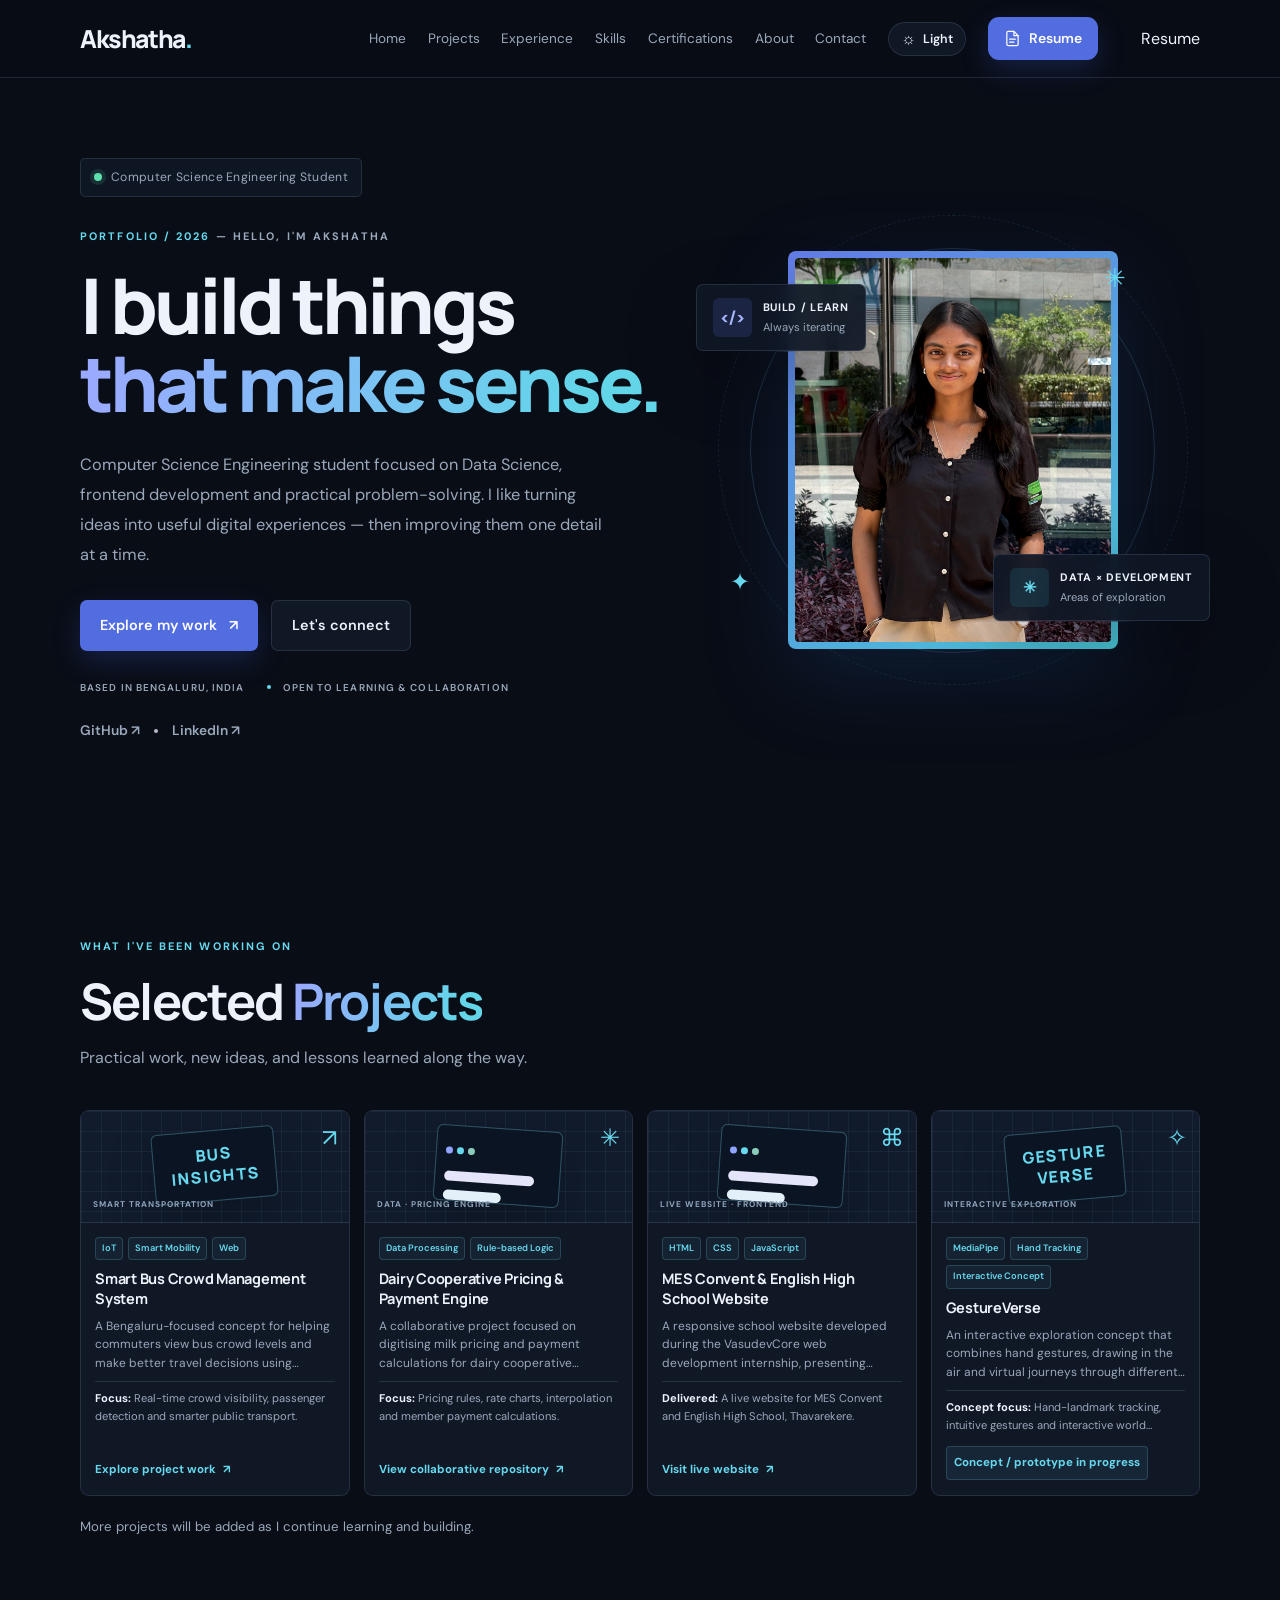
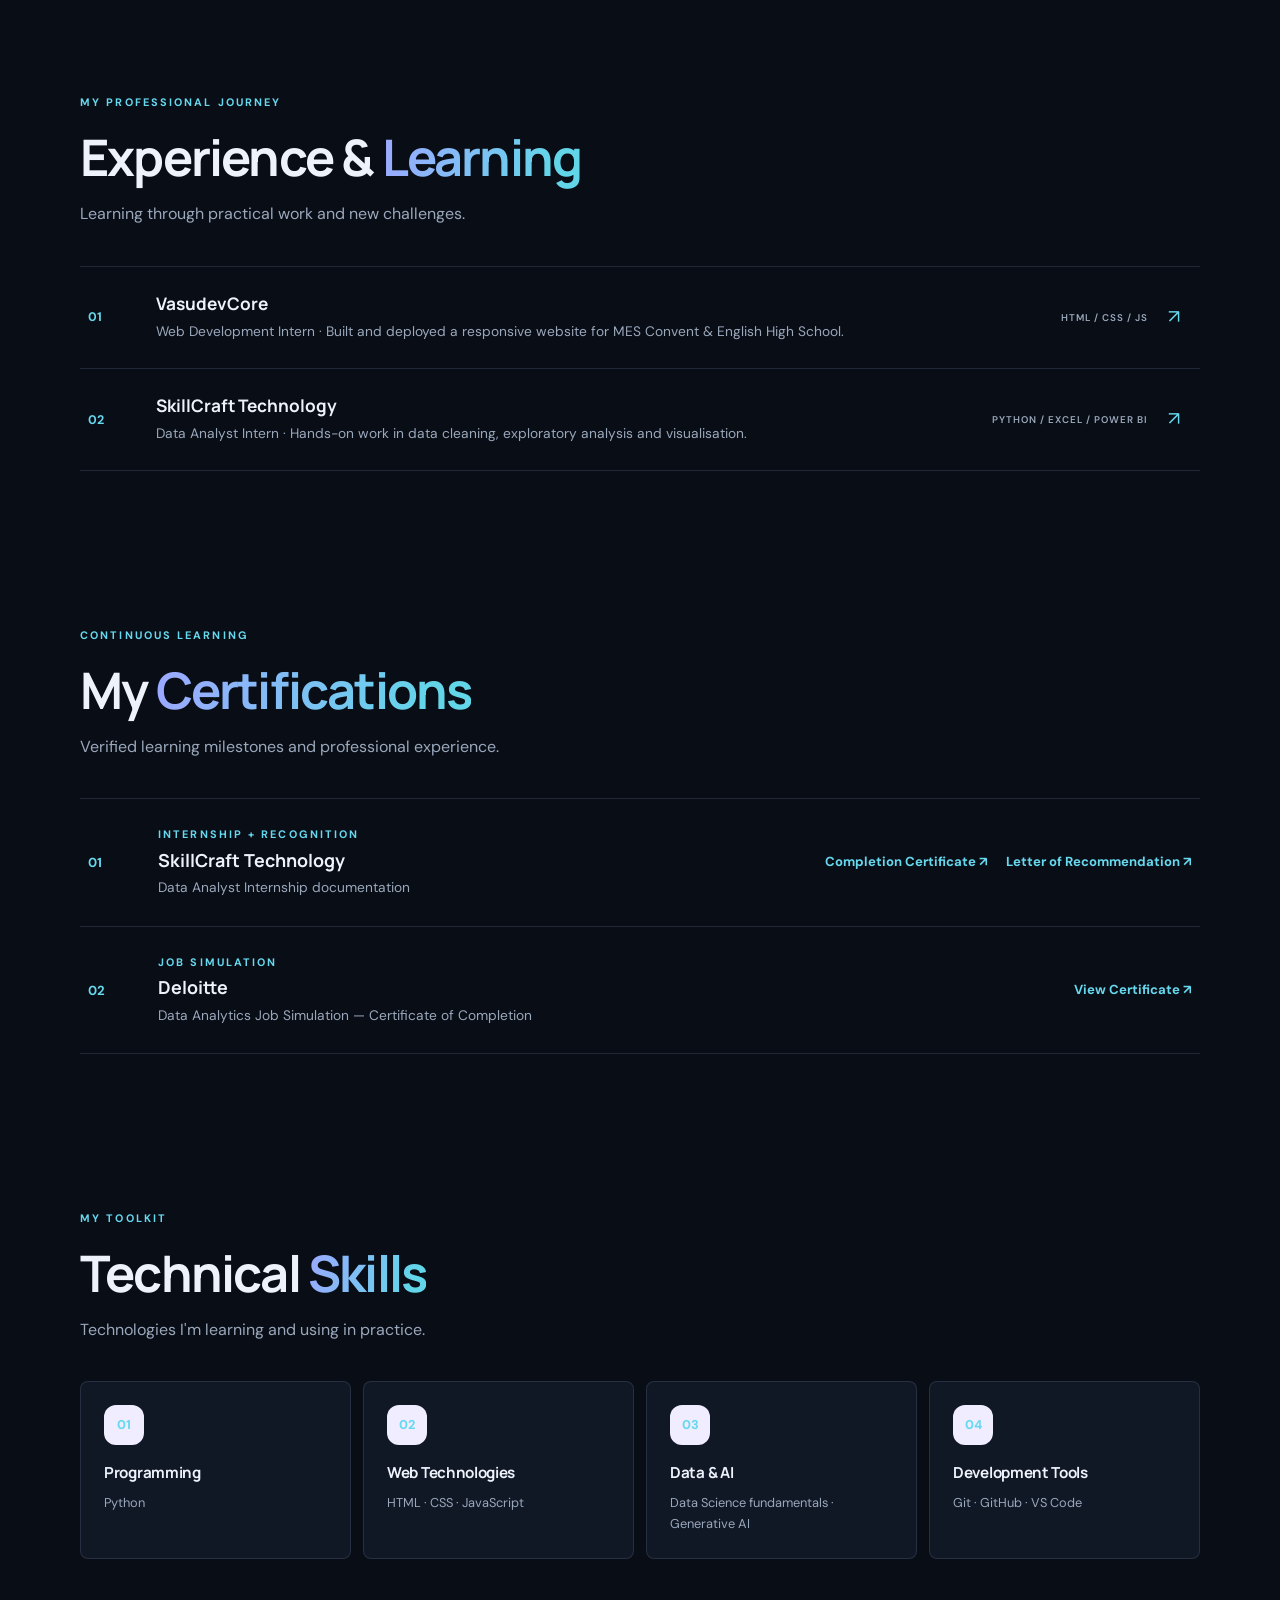
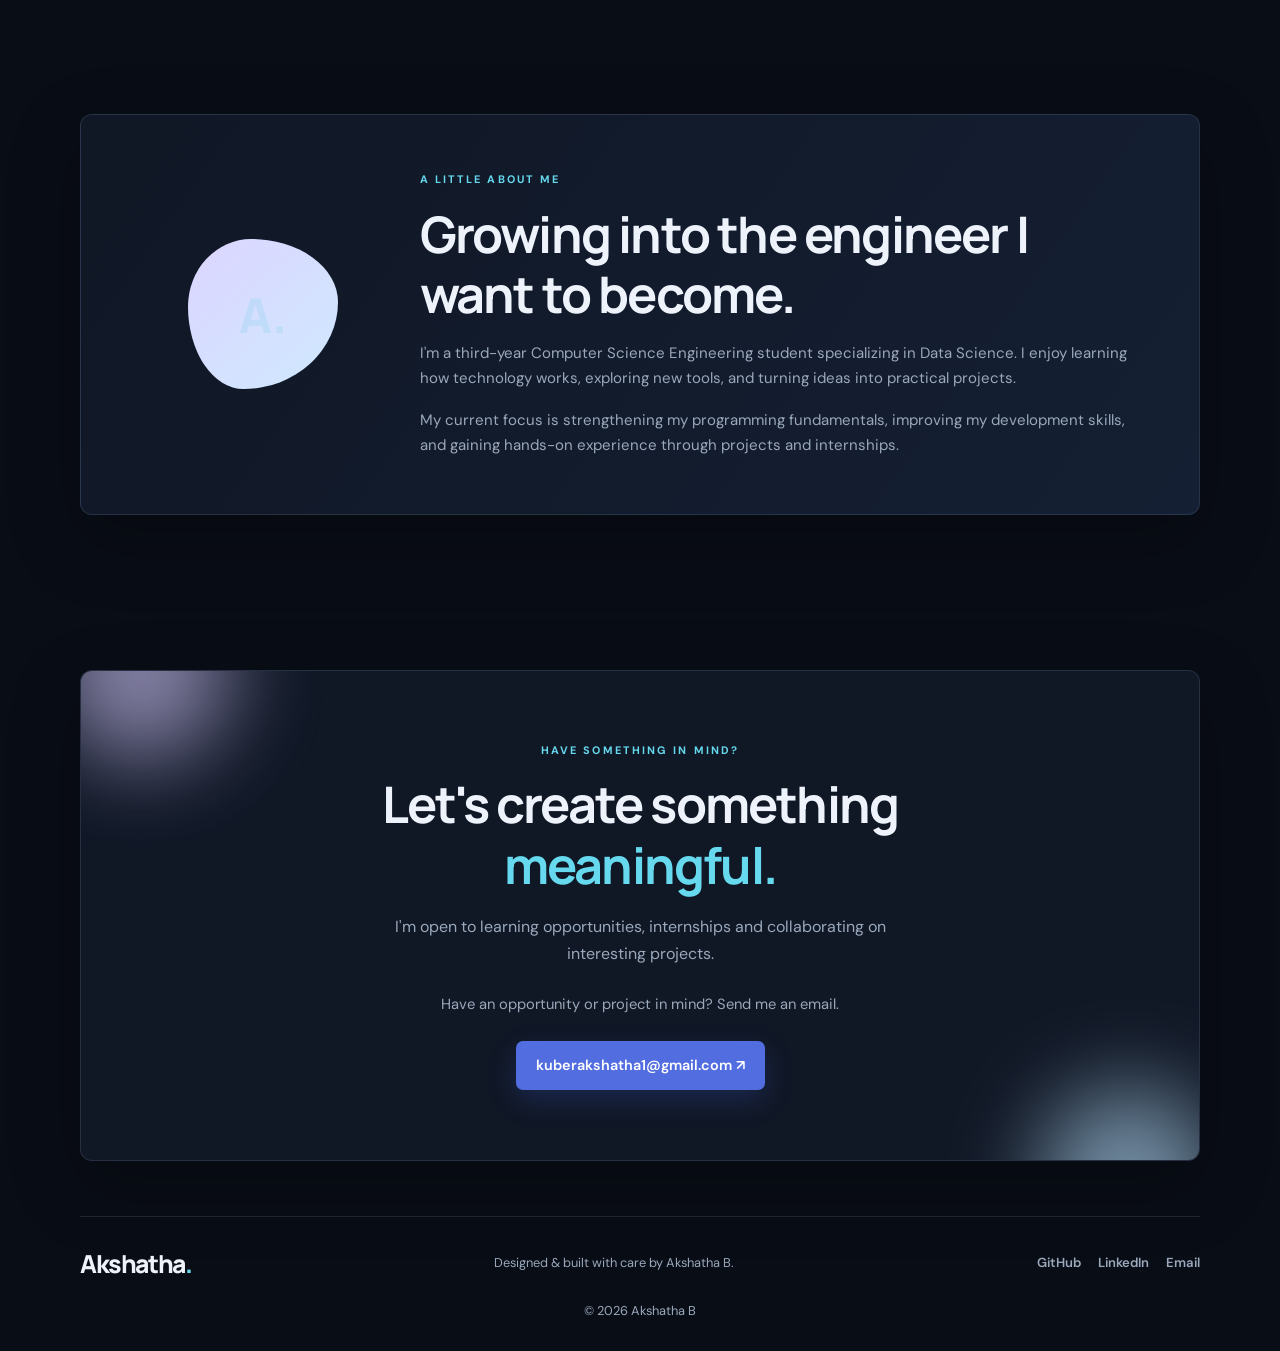
==== commit 03deeb6d: "Add resume to portfolio" ====
--- a/index.html
+++ b/index.html
@@ -39,7 +39,17 @@
       <a href="#about">About</a>
       <a href="#contact">Contact</a>
       <button class="theme-toggle" type="button" aria-label="Switch to light theme" title="Switch theme"><span class="theme-icon">☼</span><span class="theme-label">Light</span></button>
-      <a class="resume-button resume-pending" href="#contact" aria-label="Resume coming soon" title="Resume PDF will be added when available">
+      
+      <a class="resume-button" href="assets/resume.pdf"
+        target="_blank" rel="noopener noreferrer"
+        aria-label="View my resume" title="View my resume">
+        <svg viewBox="0 0 24 24" aria-hidden="true">
+          <path d="M14 2H6a2 2 0 0 0-2 2v16a2 2 0 0 0 2 2h12a2 2 0 0 0 2-2V8z"/>
+          <path d="M14 2v6h6M8 13h8M8 17h6"/>
+        </svg>
+        Resume
+      </a>
+
         <svg viewBox="0 0 24 24" aria-hidden="true">
           <path d="M14 2H6a2 2 0 0 0-2 2v16a2 2 0 0 0 2 2h12a2 2 0 0 0 2-2V8z"/>
           <path d="M14 2v6h6M8 13h8M8 17h6"/>
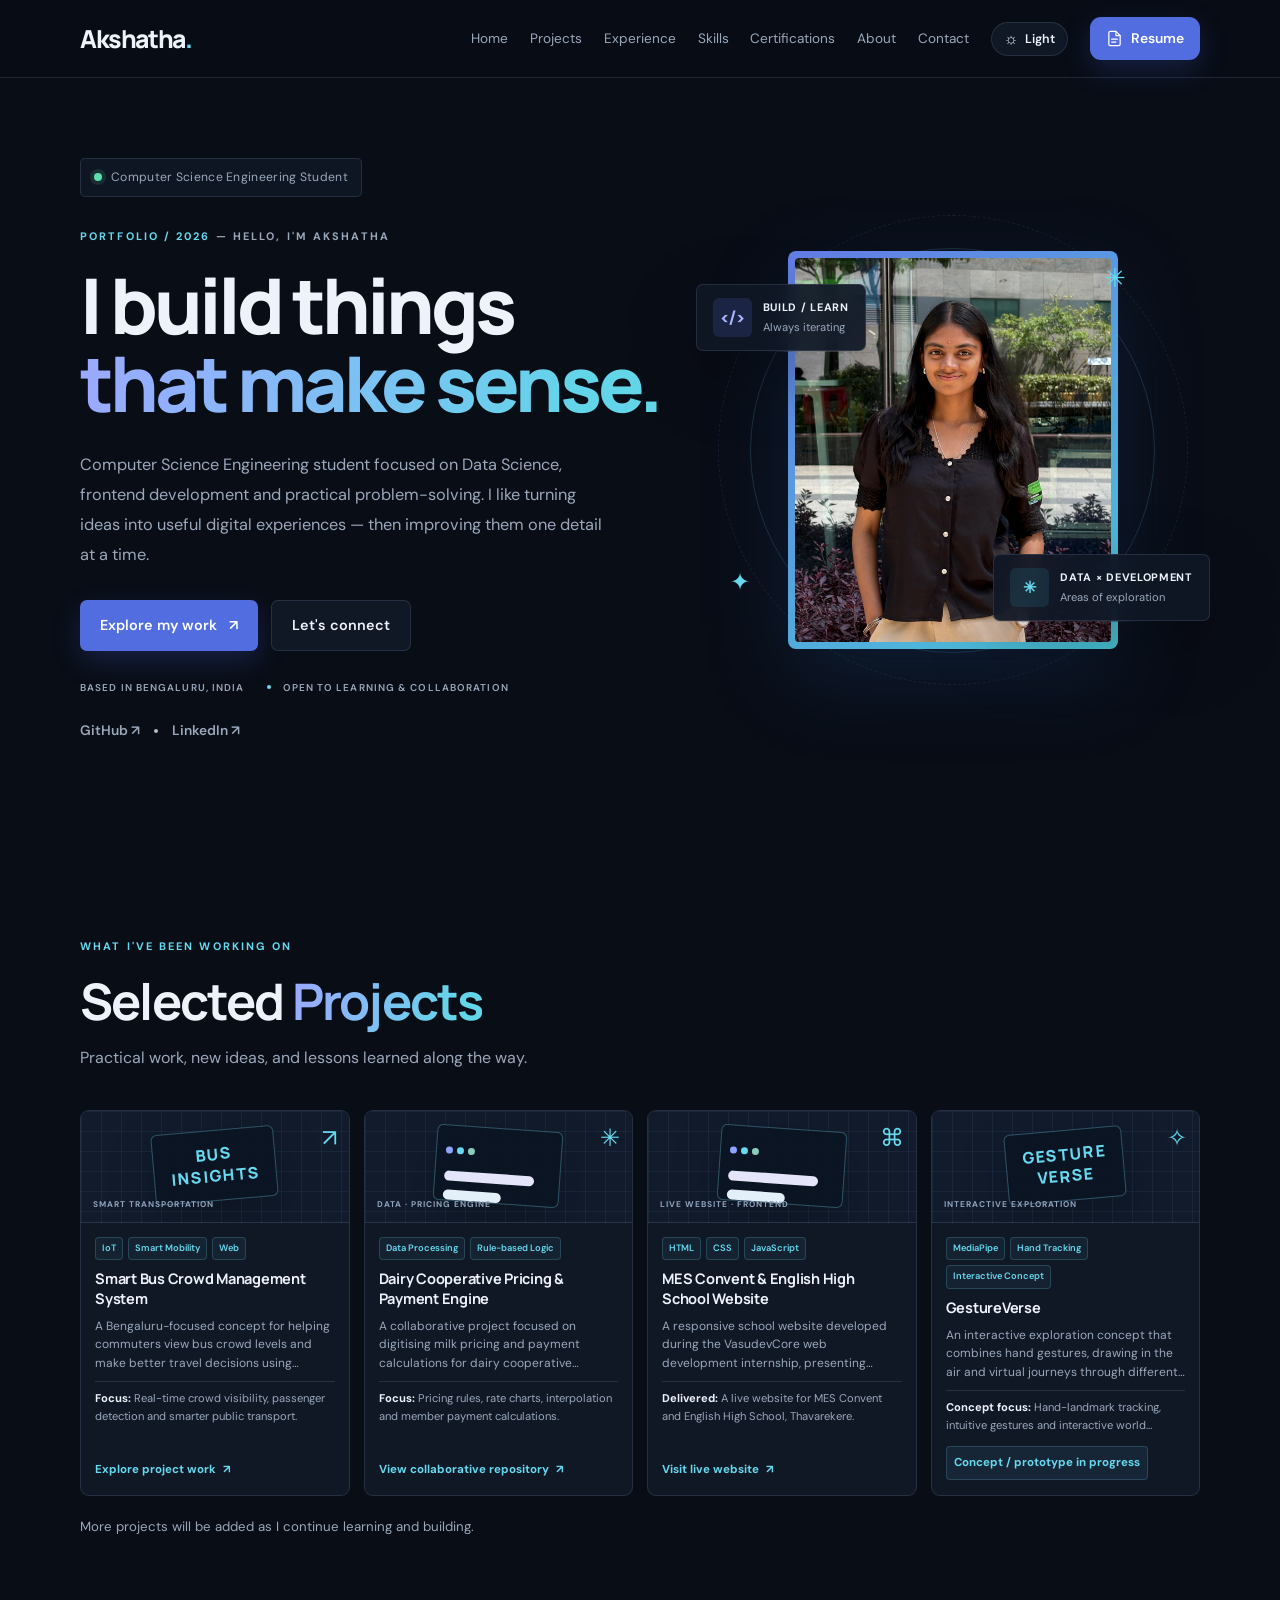
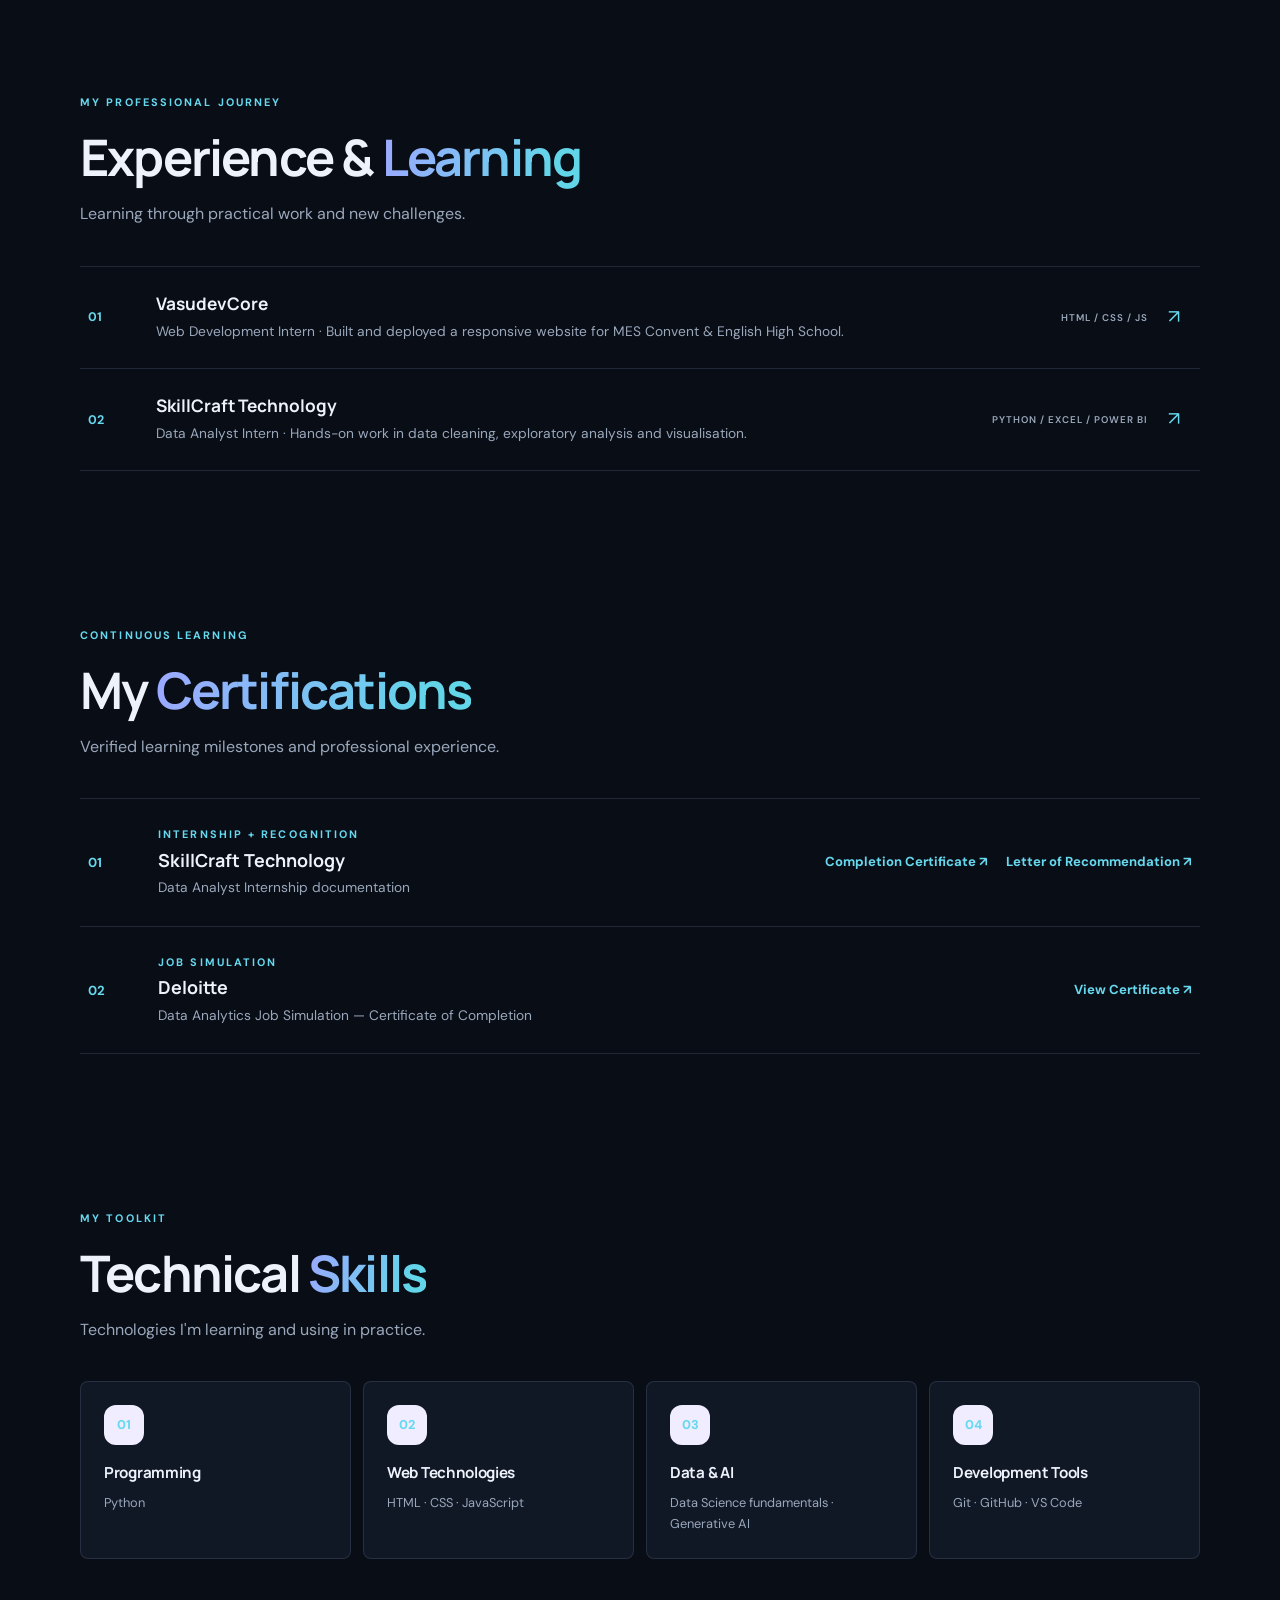
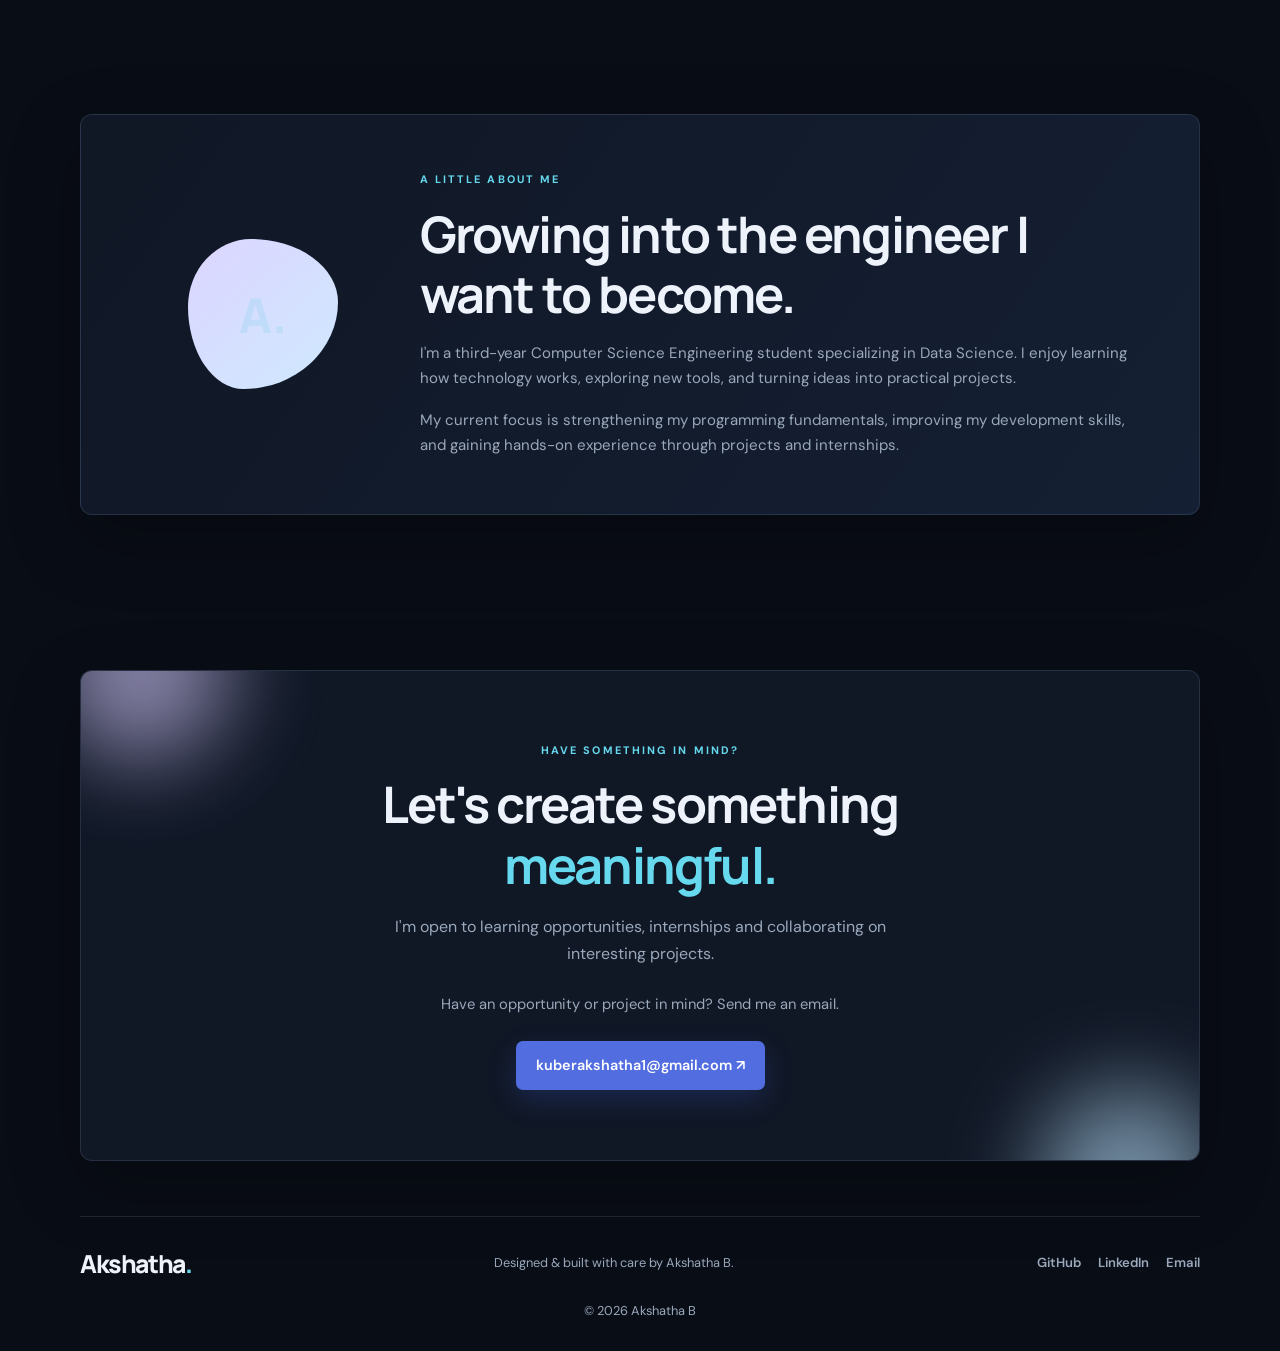
==== commit 564815c6: "Remove duplicate resume markup" ====
--- a/index.html
+++ b/index.html
@@ -40,16 +40,9 @@
       <a href="#contact">Contact</a>
       <button class="theme-toggle" type="button" aria-label="Switch to light theme" title="Switch theme"><span class="theme-icon">☼</span><span class="theme-label">Light</span></button>
       
-      <a class="resume-button" href="assets/resume.pdf"
+      <a class="resume-button" href="assets/Akshatha_Resume.pdf"
         target="_blank" rel="noopener noreferrer"
         aria-label="View my resume" title="View my resume">
-        <svg viewBox="0 0 24 24" aria-hidden="true">
-          <path d="M14 2H6a2 2 0 0 0-2 2v16a2 2 0 0 0 2 2h12a2 2 0 0 0 2-2V8z"/>
-          <path d="M14 2v6h6M8 13h8M8 17h6"/>
-        </svg>
-        Resume
-      </a>
-
         <svg viewBox="0 0 24 24" aria-hidden="true">
           <path d="M14 2H6a2 2 0 0 0-2 2v16a2 2 0 0 0 2 2h12a2 2 0 0 0 2-2V8z"/>
           <path d="M14 2v6h6M8 13h8M8 17h6"/>
